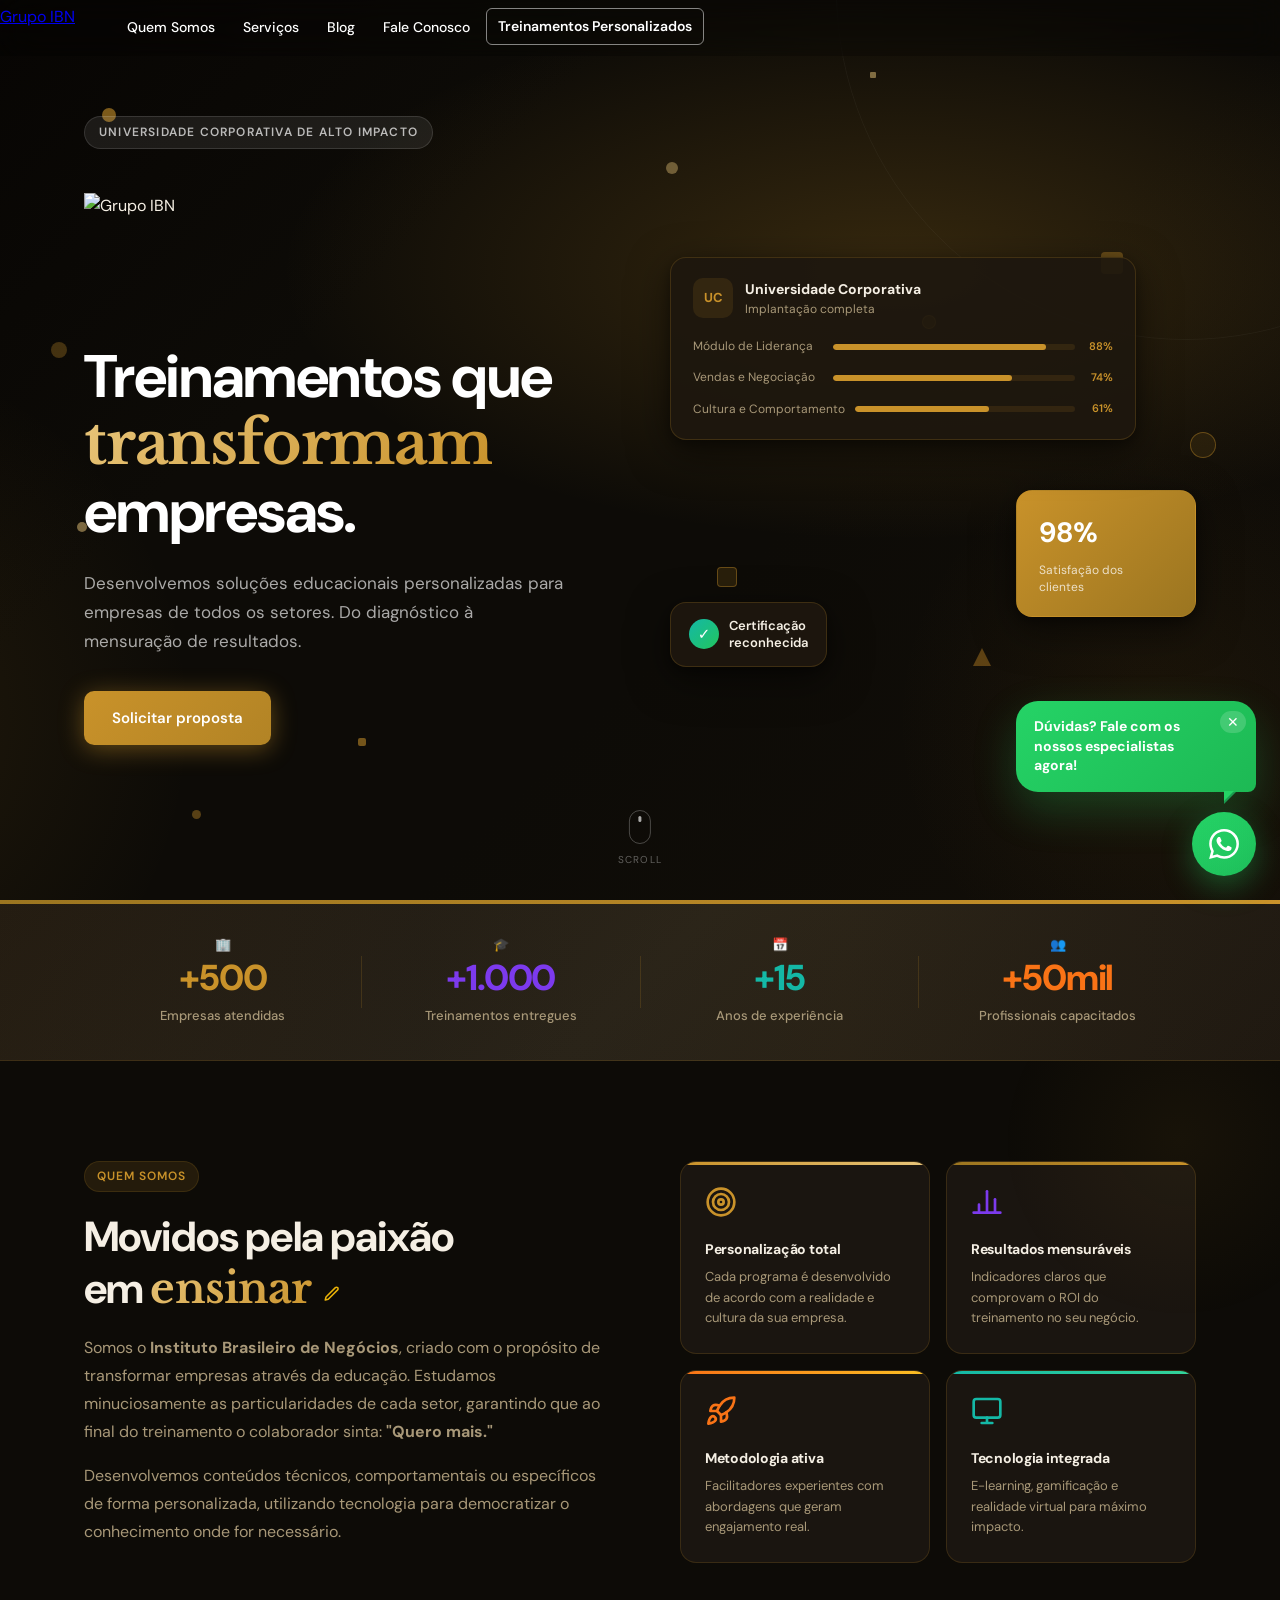
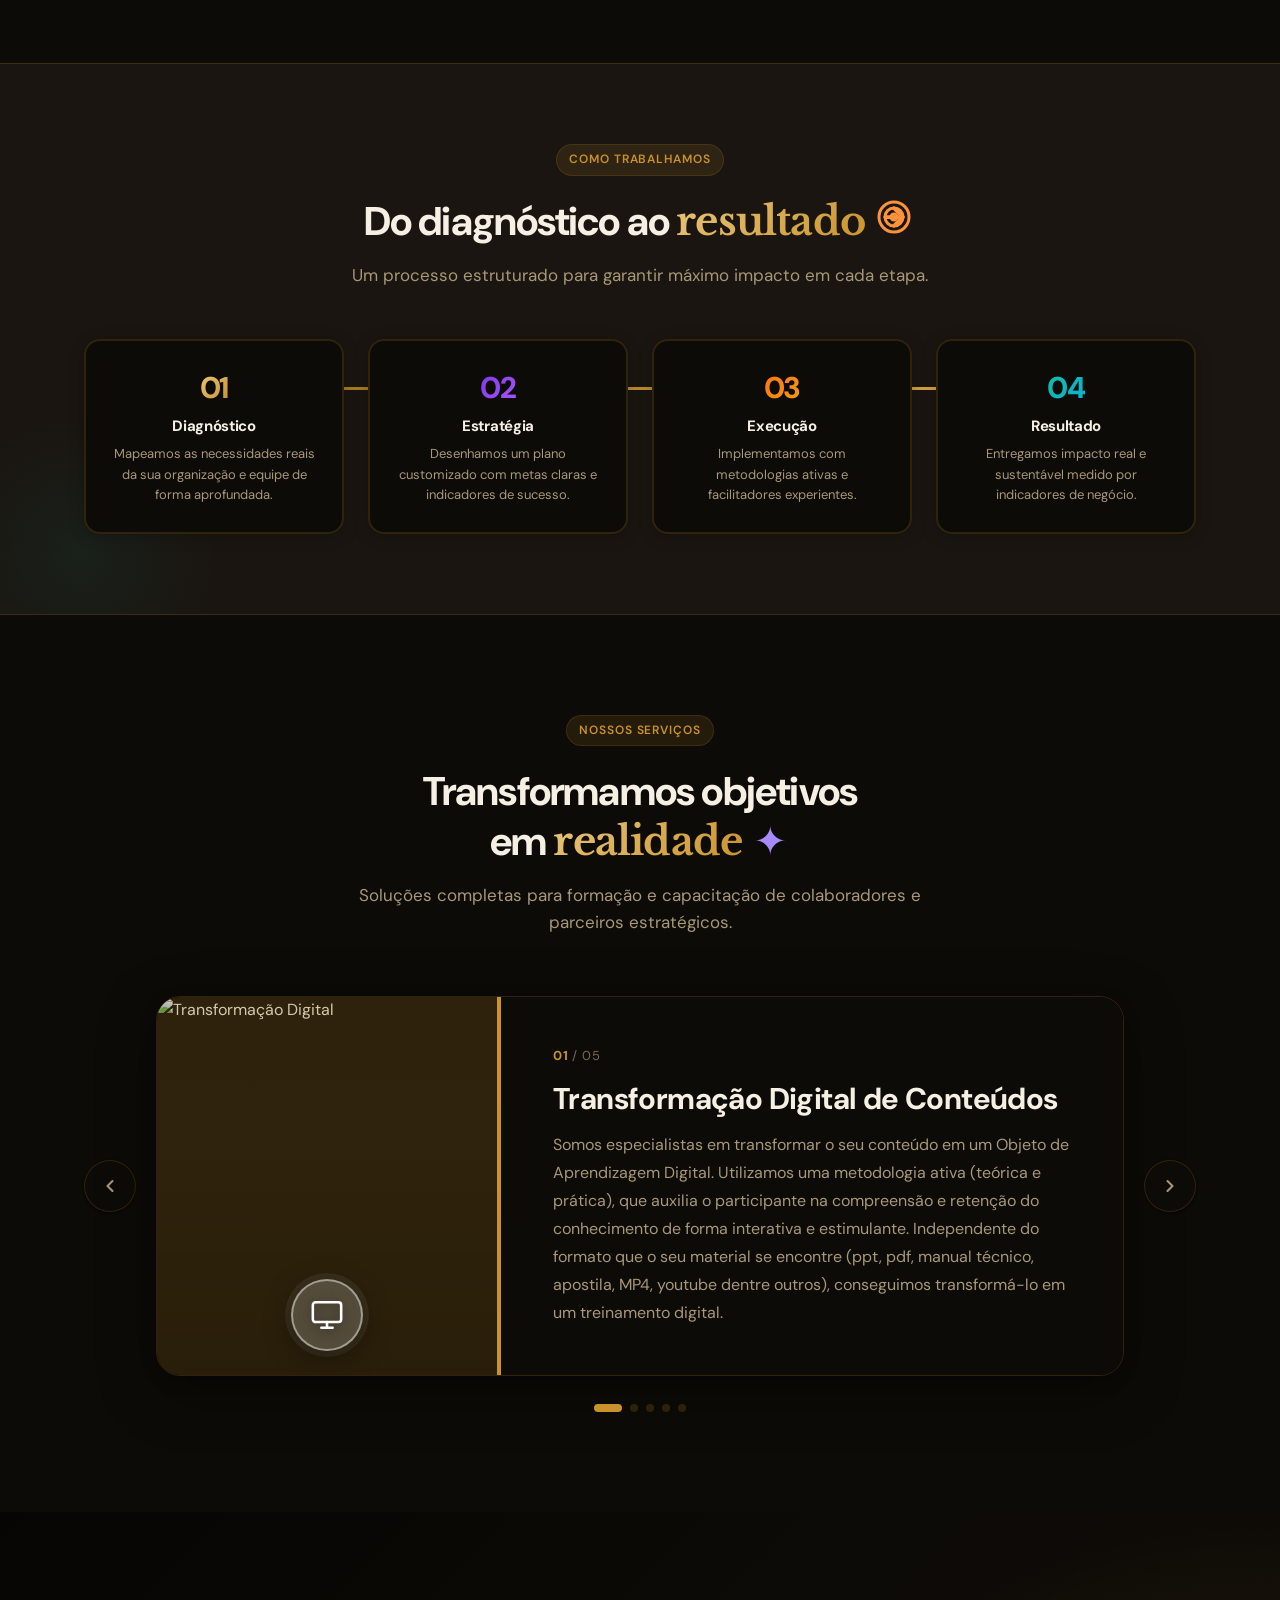
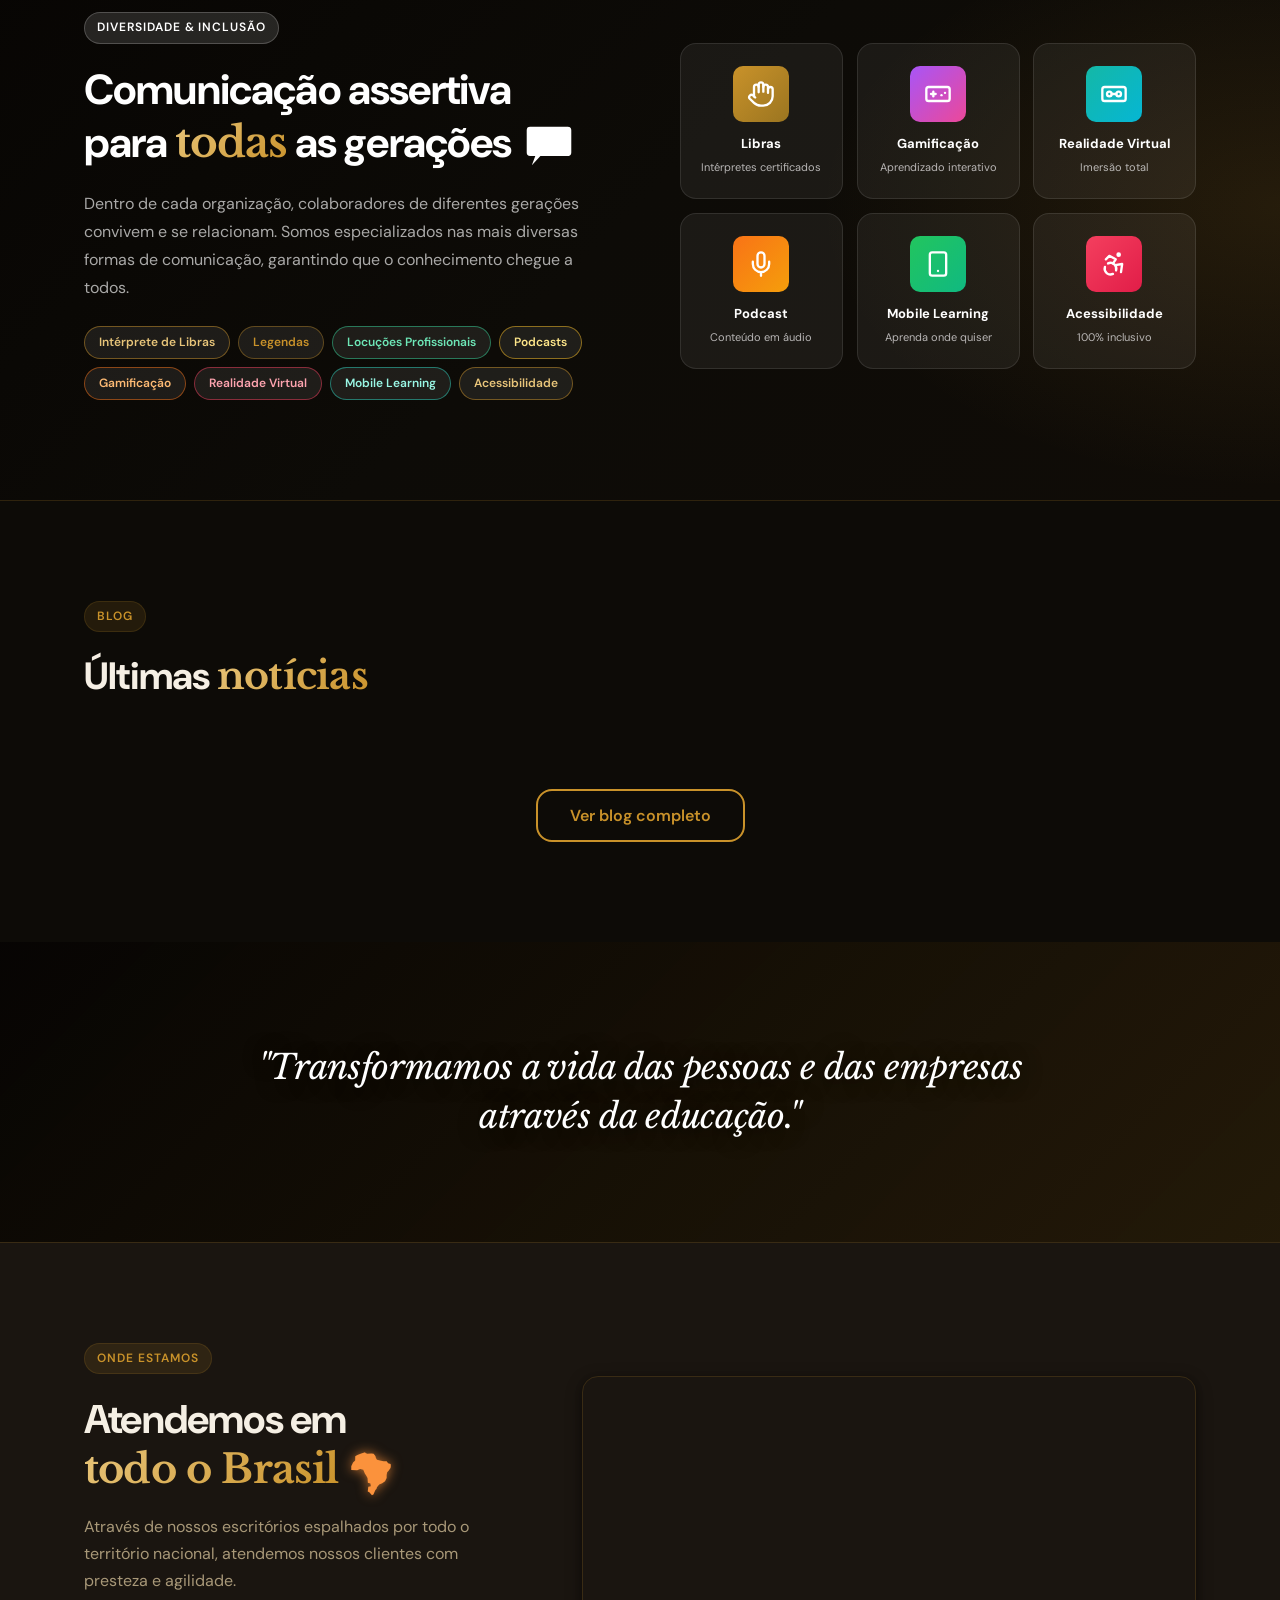
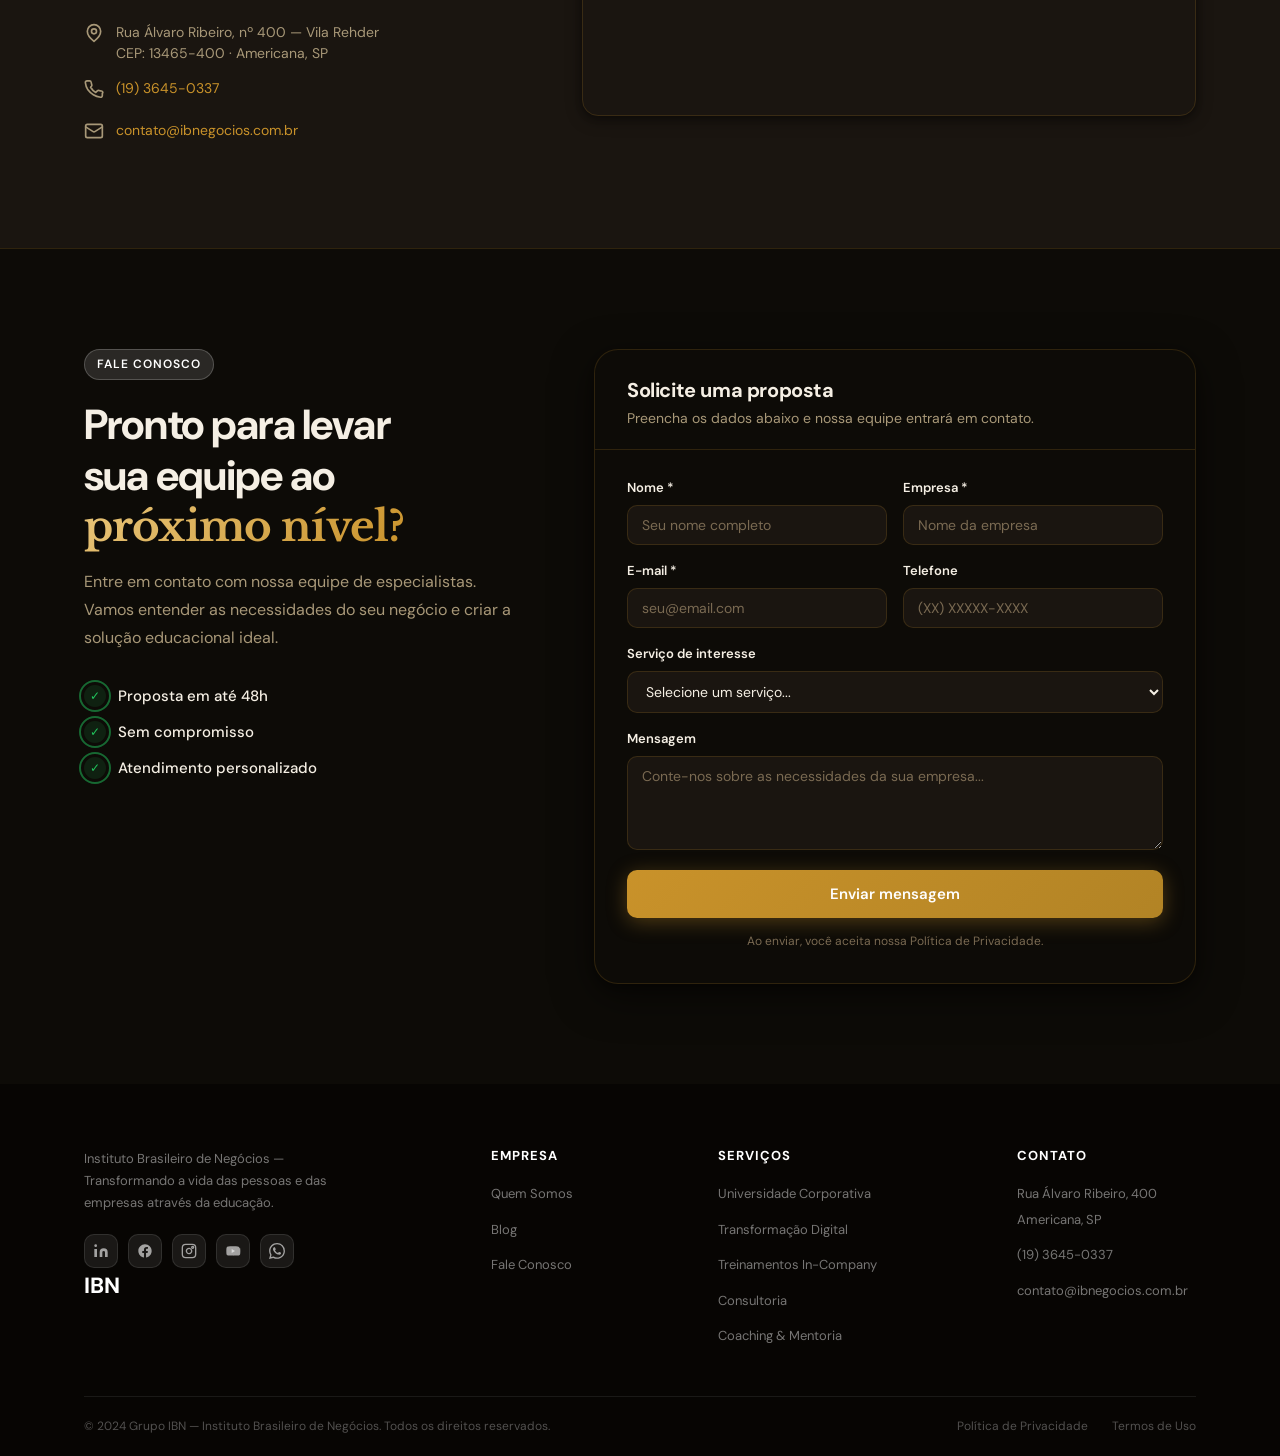
==== index.html @ 898f0590 "Arrumando integração com wordpress" ====
<!DOCTYPE html>
<html lang="pt-BR">
<head>
  <meta charset="UTF-8">
  <meta name="viewport" content="width=device-width, initial-scale=1.0">
  <title>Grupo IBN — Soluções Educacionais Corporativas</title>
  <link rel="preconnect" href="https://fonts.googleapis.com">
  <link rel="preconnect" href="https://fonts.gstatic.com" crossorigin>
  <link rel="dns-prefetch" href="//cdn-epdem.nitrocdn.com">
  <!-- Fonte carregada de forma não-bloqueante -->
  <link rel="stylesheet" href="https://fonts.googleapis.com/css2?family=Libre+Baskerville:ital,wght@0,400;0,700;1,400&family=DM+Sans:opsz,wght@9..40,300;9..40,400;9..40,500;9..40,600;9..40,700&display=swap" media="print" onload="this.media='all'">
  <noscript><link rel="stylesheet" href="https://fonts.googleapis.com/css2?family=Libre+Baskerville:ital,wght@0,400;0,700;1,400&family=DM+Sans:opsz,wght@9..40,300;9..40,400;9..40,500;9..40,600;9..40,700&display=swap"></noscript>
  <link rel="stylesheet" href="style.css">
  <script src="script.js" defer></script>
</head>
<body>

<!-- NAV -->
<nav class="nav" id="mainNav">
  <div class="nav-inner">
    <div class="nav-left">
<a href="#inicio" class="nav-logo">
  <img 
    class="nav-logo-img"
    src="https://cdn-epdem.nitrocdn.com/INZgRDuRzEyjvUqZLXULrzcRrbUwctNw/assets/images/optimized/rev-55c7812/ibnegocios.com.br/wp-content/uploads/2021/11/logo.png" 
    alt="Grupo IBN"
  >
</a>
      <ul class="nav-links">
        <li><a href="#quem-somos">Quem Somos</a></li>
        <li><a href="#servicos">Serviços</a></li>
        <li><a href="/blog" target="_blank" rel="noopener noreferrer">Blog</a></li>
        <li><a href="#contato">Fale Conosco</a></li>
        <li><a href="treinamentos-personalizados.html" class="nav-link-ext">Treinamentos Personalizados</a></li>
      </ul>
    </div>
       <button class="hamburger" id="hamburgerBtn" aria-label="Menu">
      <span></span><span></span><span></span>
    </button>
  </div>
</nav>

<!-- MOBILE MENU -->
<div class="mobile-menu" id="mobileMenu">
  <a href="#quem-somos">Quem Somos</a>
  <a href="#servicos">Serviços</a>
  <a href="/blog" target="_blank" rel="noopener noreferrer">Blog</a>
  <a href="#contato" class="mobile-cta">Fale Conosco</a>
  <a href="treinamentos-personalizados.html" class="mobile-cta-ext">Treinamentos Personalizados</a>
</div>

<!-- HERO -->
<main>
<section class="hero" id="inicio">
  <!-- Imagem de fundo semitransparente -->
  <div class="hero-bg-photo">
    <img src="group-people-working-out-business-plan-office.jpg" alt="" fetchpriority="high" decoding="async">
  </div>
  <!-- Partículas flutuantes -->
  <div class="hero-particles">
    <div class="particle p1"></div>
    <div class="particle p2"></div>
    <div class="particle p3"></div>
    <div class="particle p4"></div>
    <div class="particle p5"></div>
    <div class="particle p6"></div>
    <div class="particle p7"></div>
    <div class="particle p8"></div>
    <div class="particle p9"></div>
    <div class="particle p10"></div>
    <div class="particle p11"></div>
    <div class="particle p12"></div>
  </div>
  <div class="hero-inner">
    <div class="hero-left">
      <div class="hero-eyebrow">
        Universidade corporativa de alto impacto
      </div>
      <div class="hero-logo">
        <img src="https://cdn-epdem.nitrocdn.com/INZgRDuRzEyjvUqZLXULrzcRrbUwctNw/assets/images/optimized/rev-55c7812/ibnegocios.com.br/wp-content/uploads/2021/11/logo.png" height="90" alt="Grupo IBN">
      </div>
      <h1>Treinamentos que<br><em>transformam</em><br>empresas.</h1>
      <p class="hero-sub">Desenvolvemos soluções educacionais personalizadas para empresas de todos os setores. Do diagnóstico à mensuração de resultados.</p>
      <div class="hero-actions">
        <a href="#contato" class="btn-primary-lg">Solicitar proposta</a>
      </div>
    </div>
    <div class="hero-right">
      <div class="hero-visual">
        <div class="hv-card hv-card--stat">
          <div class="hv-stat-num">98%</div>
          <div class="hv-stat-label">Satisfação dos<br>clientes</div>
        </div>
        <div class="hv-card hv-card--badge">
          <div class="hv-badge-icon">✓</div>
          <div class="hv-badge-text">Certificação<br>reconhecida</div>
        </div>
        <div class="hv-card hv-card--main">
          <div class="hv-card-header">
            <div class="hv-avatar hv-avatar--blue">UC</div>
            <div>
              <div class="hv-card-title">Universidade Corporativa</div>
              <div class="hv-card-sub">Implantação completa</div>
            </div>
          </div>
          <div class="hv-progress-list">
            <div class="hv-progress-item">
              <span>Módulo de Liderança</span>
              <div class="hv-bar"><div class="hv-fill" style="width:88%"></div></div>
              <span class="hv-pct">88%</span>
            </div>
            <div class="hv-progress-item">
              <span>Vendas e Negociação</span>
              <div class="hv-bar"><div class="hv-fill" style="width:74%"></div></div>
              <span class="hv-pct">74%</span>
            </div>
            <div class="hv-progress-item">
              <span>Cultura e Comportamento</span>
              <div class="hv-bar"><div class="hv-fill" style="width:61%"></div></div>
              <span class="hv-pct">61%</span>
            </div>
          </div>
        </div>
      </div>
    </div>
  </div>
  <!-- Indicador de scroll -->
  <div class="scroll-indicator">
    <div class="scroll-mouse"><div class="scroll-mouse-dot"></div></div>
    <span>Scroll</span>
  </div>
</section>
<hr class="color-divider">

<!-- STATS BAR -->
<section class="stats-bar">
  <div class="stats-inner">
    <div class="stat-item reveal reveal-up">
      <span class="stat-icon">🏢</span>
      <strong>+500</strong>
      <span>Empresas atendidas</span>
    </div>
    <div class="stat-sep"></div>
    <div class="stat-item reveal reveal-up reveal-d1">
      <span class="stat-icon">🎓</span>
      <strong>+1.000</strong>
      <span>Treinamentos entregues</span>
    </div>
    <div class="stat-sep"></div>
    <div class="stat-item reveal reveal-up reveal-d2">
      <span class="stat-icon">📅</span>
      <strong>+15</strong>
      <span>Anos de experiência</span>
    </div>
    <div class="stat-sep"></div>
    <div class="stat-item reveal reveal-up reveal-d3">
      <span class="stat-icon">👥</span>
      <strong>+50mil</strong>
      <span>Profissionais capacitados</span>
    </div>
  </div>
</section>

<!-- PROPOSTA DE VALOR -->
<section class="value-section" id="quem-somos">
  <div class="section-bg-photo">
    <img src="quem-somos.png" alt="" loading="lazy" decoding="async">
  </div>
  <div class="value-inner">
    <div class="value-text reveal reveal-left">
      <div class="label-tag">Quem somos</div>
      <h2>Movidos pela paixão<br>em <em>ensinar</em> <span class="sparkle"><svg xmlns="http://www.w3.org/2000/svg" viewBox="0 0 24 24" fill="none" stroke="currentColor" stroke-width="2" stroke-linecap="round" stroke-linejoin="round"><path d="M16.5 3.5a2.121 2.121 0 0 1 3 3L7 19l-4 1 1-4L16.5 3.5z"/></svg></span></h2>
      <p>Somos o <strong>Instituto Brasileiro de Negócios</strong>, criado com o propósito de transformar empresas através da educação. Estudamos minuciosamente as particularidades de cada setor, garantindo que ao final do treinamento o colaborador sinta: <strong>"Quero mais."</strong></p>
      <p>Desenvolvemos conteúdos técnicos, comportamentais ou específicos de forma personalizada, utilizando tecnologia para democratizar o conhecimento onde for necessário.</p>
    </div>
    <div class="value-cards reveal reveal-right">
      <div class="vcard reveal reveal-zoom reveal-d1">
        <div class="vcard-icon">
          <svg xmlns="http://www.w3.org/2000/svg" width="32" height="32" viewBox="0 0 24 24" fill="none" stroke="currentColor" stroke-width="2" stroke-linecap="round" stroke-linejoin="round"><circle cx="12" cy="12" r="10"/><circle cx="12" cy="12" r="6"/><circle cx="12" cy="12" r="2"/></svg>
        </div>
        <h4>Personalização total</h4>
        <p>Cada programa é desenvolvido de acordo com a realidade e cultura da sua empresa.</p>
      </div>
      <div class="vcard reveal reveal-zoom reveal-d2">
        <div class="vcard-icon">
          <svg xmlns="http://www.w3.org/2000/svg" width="32" height="32" viewBox="0 0 24 24" fill="none" stroke="currentColor" stroke-width="2" stroke-linecap="round" stroke-linejoin="round"><line x1="18" y1="20" x2="18" y2="10"/><line x1="12" y1="20" x2="12" y2="4"/><line x1="6" y1="20" x2="6" y2="14"/><line x1="2" y1="20" x2="22" y2="20"/></svg>
        </div>
        <h4>Resultados mensuráveis</h4>
        <p>Indicadores claros que comprovam o ROI do treinamento no seu negócio.</p>
      </div>
      <div class="vcard reveal reveal-zoom reveal-d3">
        <div class="vcard-icon">
          <svg xmlns="http://www.w3.org/2000/svg" width="32" height="32" viewBox="0 0 24 24" fill="none" stroke="currentColor" stroke-width="2" stroke-linecap="round" stroke-linejoin="round"><path d="M4.5 16.5c-1.5 1.26-2 5-2 5s3.74-.5 5-2c.71-.84.7-2.13-.09-2.91a2.18 2.18 0 0 0-2.91-.09z"/><path d="m12 15-3-3a22 22 0 0 1 2-3.95A12.88 12.88 0 0 1 22 2c0 2.72-.78 7.5-6 11a22.35 22.35 0 0 1-4 2z"/><path d="M9 12H4s.55-3.03 2-4c1.62-1.08 5 0 5 0"/><path d="M12 15v5s3.03-.55 4-2c1.08-1.62 0-5 0-5"/></svg>
        </div>
        <h4>Metodologia ativa</h4>
        <p>Facilitadores experientes com abordagens que geram engajamento real.</p>
      </div>
      <div class="vcard reveal reveal-zoom reveal-d4">
        <div class="vcard-icon">
          <svg xmlns="http://www.w3.org/2000/svg" width="32" height="32" viewBox="0 0 24 24" fill="none" stroke="currentColor" stroke-width="2" stroke-linecap="round" stroke-linejoin="round"><rect x="2" y="3" width="20" height="14" rx="2"/><path d="M8 21h8M12 17v4"/></svg>
        </div>
        <h4>Tecnologia integrada</h4>
        <p>E-learning, gamificação e realidade virtual para máximo impacto.</p>
      </div>
    </div>
  </div>
</section>

<!-- COMO FUNCIONA -->
<section class="process-section">
  <div class="section-bg-photo">
    <img src="treinamentos-in-company-cursos-presenciais-scaled.jpg" alt="" loading="lazy" decoding="async">
  </div>
  <div class="process-inner">
    <div class="section-head">
      <div class="label-tag">Como trabalhamos</div>
<h2>
  Do diagnóstico ao 
  <em class="glow-word">resultado</em>
  <span class="target-arrow">
    <svg class="target" xmlns="http://www.w3.org/2000/svg" viewBox="0 0 24 24" fill="none" stroke="currentColor" stroke-width="2">
      <circle cx="12" cy="12" r="10"/>
      <circle cx="12" cy="12" r="6"/>
      <circle cx="12" cy="12" r="2"/>
    </svg>

    <svg class="arrow" xmlns="http://www.w3.org/2000/svg" viewBox="0 0 24 24" fill="none" stroke="currentColor" stroke-width="2" stroke-linecap="round" stroke-linejoin="round">
      <line x1="5" y1="12" x2="19" y2="12"/>
      <polyline points="12 5 19 12 12 19"/>
    </svg>
  </span>
</h2>
      <p>Um processo estruturado para garantir máximo impacto em cada etapa.</p>
    </div>
    <div class="steps-row">
      <div class="step-connector reveal reveal-line"></div>
      <div class="step-item reveal reveal-up">
        <div class="step-num">01</div>
        <h4>Diagnóstico</h4>
        <p>Mapeamos as necessidades reais da sua organização e equipe de forma aprofundada.</p>
      </div>
      <div class="step-arrow"></div>
      <div class="step-item reveal reveal-up reveal-d1">
        <div class="step-num">02</div>
        <h4>Estratégia</h4>
        <p>Desenhamos um plano customizado com metas claras e indicadores de sucesso.</p>
      </div>
      <div class="step-arrow"></div>
      <div class="step-item reveal reveal-up reveal-d2">
        <div class="step-num">03</div>
        <h4>Execução</h4>
        <p>Implementamos com metodologias ativas e facilitadores experientes.</p>
      </div>
      <div class="step-arrow"></div>
      <div class="step-item reveal reveal-up reveal-d3">
        <div class="step-num">04</div>
        <h4>Resultado</h4>
        <p>Entregamos impacto real e sustentável medido por indicadores de negócio.</p>
      </div>
    </div>
  </div>
</section>

<!-- SERVIÇOS -->
<section class="services-section" id="servicos">
  <div class="services-inner">
    <div class="section-head">
      <div class="label-tag">Nossos serviços</div>
      <h2>Transformamos objetivos<br>em <em>realidade</em> <span class="sparkle sparkle--purple">✦</span></h2>
      <p>Soluções completas para formação e capacitação de colaboradores e parceiros estratégicos.</p>
    </div>
    <div class="sc-wrapper">
      <button class="sc-arrow sc-arrow--prev" onclick="changeService(-1)" aria-label="Serviço anterior">
        <svg xmlns="http://www.w3.org/2000/svg" width="20" height="20" viewBox="0 0 24 24" fill="none" stroke="currentColor" stroke-width="2.5" stroke-linecap="round" stroke-linejoin="round"><polyline points="15 18 9 12 15 6"/></svg>
      </button>

      <div class="sc-viewport">
        <div class="sc-slide active">
          <div class="sc-banner">
            <div class="sc-banner-icon">
              <img src="transformacao-digital-de-conteudos-scaled.jpg" alt="Transformação Digital" class="sc-service-img" loading="lazy" decoding="async">
              <div class="sc-img-overlay"></div>
              <div class="sc-img-tint"></div>
              <div class="sc-img-badge">
                <svg xmlns="http://www.w3.org/2000/svg" width="34" height="34" viewBox="0 0 24 24" fill="none" stroke="white" stroke-width="1.8" stroke-linecap="round" stroke-linejoin="round"><rect x="2" y="3" width="20" height="14" rx="2"/><path d="M8 21h8M12 17v4"/></svg>
              </div>
            </div>
            <div class="sc-banner-body">
              <div class="sc-counter">01 <span>/ 05</span></div>
              <h3>Transformação Digital de Conteúdos</h3>
              <p>Somos especialistas em transformar o seu conteúdo em um Objeto de Aprendizagem Digital. Utilizamos uma metodologia ativa (teórica e prática), que auxilia o participante na compreensão e retenção do conhecimento de forma interativa e estimulante. Independente do formato que o seu material se encontre (ppt, pdf, manual técnico, apostila, MP4, youtube dentre outros), conseguimos transformá-lo em um treinamento digital.</p>
            </div>
          </div>
        </div>

        <div class="sc-slide">
          <div class="sc-banner">
            <div class="sc-banner-icon">
              <img src="treinamentos-in-company-cursos-presenciais-scaled.jpg" alt="Treinamentos In-Company" class="sc-service-img" loading="lazy" decoding="async">
              <div class="sc-img-overlay"></div>
              <div class="sc-img-tint"></div>
              <div class="sc-img-badge">
                <svg xmlns="http://www.w3.org/2000/svg" width="34" height="34" viewBox="0 0 24 24" fill="none" stroke="white" stroke-width="1.8" stroke-linecap="round" stroke-linejoin="round"><path d="M17 21v-2a4 4 0 0 0-4-4H5a4 4 0 0 0-4 4v2"/><circle cx="9" cy="7" r="4"/><path d="M23 21v-2a4 4 0 0 0-3-3.87"/><path d="M16 3.13a4 4 0 0 1 0 7.75"/></svg>
              </div>
            </div>
            <div class="sc-banner-body">
              <div class="sc-counter">02 <span>/ 05</span></div>
              <h3>Treinamentos In-Company</h3>
              <p>O IBN possui um time de consultores, com vasta experiência no mundo corporativo e acadêmico, através deste know how conseguimos desenvolver treinamentos e conteúdos específicos e personalizados para o seu negócio.</p>
            </div>
          </div>
        </div>

        <div class="sc-slide">
          <div class="sc-banner">
            <div class="sc-banner-icon">
              <img src="Whisk_fc9102a6edfa07291b5440bf84771aa3dr.jpeg" alt="Consultoria Especializada" class="sc-service-img" loading="lazy" decoding="async">
              <div class="sc-img-overlay"></div>
              <div class="sc-img-tint"></div>
              <div class="sc-img-badge">
                <svg xmlns="http://www.w3.org/2000/svg" width="34" height="34" viewBox="0 0 24 24" fill="none" stroke="white" stroke-width="1.8" stroke-linecap="round" stroke-linejoin="round"><path d="M21 15a2 2 0 0 1-2 2H7l-4 4V5a2 2 0 0 1 2-2h14a2 2 0 0 1 2 2z"/><circle cx="9" cy="10" r="1"/><circle cx="12" cy="10" r="1"/><circle cx="15" cy="10" r="1"/></svg>
              </div>
            </div>
            <div class="sc-banner-body">
              <div class="sc-counter">03 <span>/ 05</span></div>
              <h3>Consultoria Especializada</h3>
              <p>Acesso a especialistas e líderes de referência para diagnósticos precisos e orientação estratégica.</p>
            </div>
          </div>
        </div>

        <div class="sc-slide">
          <div class="sc-banner">
            <div class="sc-banner-icon">
              <img src="estrategia-scaled-e1637437691777.jpg" alt="Coaching e Mentoria" class="sc-service-img" loading="lazy" decoding="async">
              <div class="sc-img-overlay"></div>
              <div class="sc-img-tint"></div>
              <div class="sc-img-badge">
                <svg xmlns="http://www.w3.org/2000/svg" width="34" height="34" viewBox="0 0 24 24" fill="none" stroke="white" stroke-width="1.8" stroke-linecap="round" stroke-linejoin="round"><path d="M6 9H4.5a2.5 2.5 0 0 1 0-5H6"/><path d="M18 9h1.5a2.5 2.5 0 0 0 0-5H18"/><path d="M4 22h16"/><path d="M10 14.66V17c0 .55-.47.98-.97 1.21C7.85 18.75 7 20.24 7 22"/><path d="M14 14.66V17c0 .55.47.98.97 1.21C16.15 18.75 17 20.24 17 22"/><path d="M18 2H6v7a6 6 0 0 0 12 0V2z"/></svg>
              </div>
            </div>
            <div class="sc-banner-body">
              <div class="sc-counter">04 <span>/ 05</span></div>
              <h3>Coaching & Mentoria</h3>
              <p>O programa de mentoria é realizado para um grupo restrito de empreendedores e executivos, estruturado com encontros mensais com temas previamente divulgados. A abordagem é realizada de forma prática e teórica e será conduzida pelo CEO do IBN Leandro Garcia. Converse com a nossa equipe e coloque sua empresa num outro nível. Programa: Visão 4.0 e crescimento Exponencial</p>
            </div>
          </div>
        </div>
        <div class="sc-slide">
          <div class="sc-banner">
            <div class="sc-banner-icon">
              <img src="image-9.jpg" alt="Universidade Corporativa" class="sc-service-img" loading="lazy" decoding="async">
              <div class="sc-img-overlay"></div>
              <div class="sc-img-tint"></div>
              <div class="sc-img-badge">
                <svg xmlns="http://www.w3.org/2000/svg" width="34" height="34" viewBox="0 0 24 24" fill="none" stroke="white" stroke-width="1.8" stroke-linecap="round" stroke-linejoin="round"><path d="M12 2L22 8v14H2V8z"/><path d="M2 8h20"/><path d="M5 11h2"/><path d="M9 11h2"/><path d="M13 11h2"/><path d="M17 11h2"/><path d="M5 15h2"/><path d="M9 15h2"/><path d="M13 15h2"/><path d="M17 15h2"/></svg>
              </div>
            </div>
            <div class="sc-banner-body">
              <div class="sc-counter">05 <span>/ 05</span></div>
              <h3>Universidade Corporativa</h3>
              <p>Ajudamos a organização desde a formatação, estruturação de todas as etapas até o lançamento de uma Universidade Corporativa. Auxiliamos a área de Treinamento, na construção de métricas alinhadas à estratégia do negócio. Por meio de uma equipe multidisciplinar, técnica e especialista, trabalhamos com as principais plataformas LMS do mercado.</p>
            </div>
          </div>
        </div>
      </div>

      <button class="sc-arrow sc-arrow--next" onclick="changeService(1)" aria-label="Próximo serviço">
        <svg xmlns="http://www.w3.org/2000/svg" width="20" height="20" viewBox="0 0 24 24" fill="none" stroke="currentColor" stroke-width="2.5" stroke-linecap="round" stroke-linejoin="round"><polyline points="9 18 15 12 9 6"/></svg>
      </button>
    </div>

    <div class="sc-dots">
      <button class="sc-dot active" onclick="goToService(0)" aria-label="Serviço 1"></button>
      <button class="sc-dot" onclick="goToService(1)" aria-label="Serviço 2"></button>
      <button class="sc-dot" onclick="goToService(2)" aria-label="Serviço 3"></button>
      <button class="sc-dot" onclick="goToService(3)" aria-label="Serviço 4"></button>
      <button class="sc-dot" onclick="goToService(4)" aria-label="Serviço 5"></button>
    </div>
  </div>
</section>

<!-- DIFERENCIAIS / DIVERSIDADE -->
<section class="diff-section" id="diversidade">
  <div class="section-bg-photo section-bg-photo--dark">
    <img src="consultoria-em-equipe-de-alta-performance-scaled.jpg" alt="" loading="lazy" decoding="async">
  </div>
  <div class="diff-inner">
    <div class="diff-left">
      <div class="label-tag label-tag--dark">Diversidade & Inclusão</div>
      <h2>Comunicação assertiva para <em>todas</em> as gerações <span class="chat-bubble-icon"><svg viewBox="0 0 56 50" width="48" height="43" xmlns="http://www.w3.org/2000/svg"><path d="M6,2 L50,2 Q54,2 54,6 L54,32 Q54,36 50,36 L18,36 L8,47 L12,36 L6,36 Q2,36 2,32 L2,6 Q2,2 6,2 Z" fill="currentColor"/><circle class="td td1" cx="16" cy="19" r="3.8" fill="black"/><circle class="td td2" cx="28" cy="19" r="3.8" fill="black"/><circle class="td td3" cx="40" cy="19" r="3.8" fill="black"/></svg></span></h2>
      <p>Dentro de cada organização, colaboradores de diferentes gerações convivem e se relacionam. Somos especializados nas mais diversas formas de comunicação, garantindo que o conhecimento chegue a todos.</p>
      <div class="diff-tags">
        <span>Intérprete de Libras</span>
        <span>Legendas</span>
        <span>Locuções Profissionais</span>
        <span>Podcasts</span>
        <span>Gamificação</span>
        <span>Realidade Virtual</span>
        <span>Mobile Learning</span>
        <span>Acessibilidade</span>
      </div>
    </div>
    <div class="diff-right">
      <div class="diff-grid">
        <div class="dbox reveal reveal-zoom">
          <div class="dbox-icon">
            <svg xmlns="http://www.w3.org/2000/svg" width="28" height="28" viewBox="0 0 24 24" fill="none" stroke="white" stroke-width="2" stroke-linecap="round" stroke-linejoin="round"><path d="M18 11V6a2 2 0 0 0-2-2v0a2 2 0 0 0-2 2v0"/><path d="M14 10V4a2 2 0 0 0-2-2v0a2 2 0 0 0-2 2v2"/><path d="M10 10.5V6a2 2 0 0 0-2-2v0a2 2 0 0 0-2 2v8"/><path d="M18 8a2 2 0 1 1 4 0v6a8 8 0 0 1-8 8h-2c-2.8 0-4.5-.86-5.99-2.34l-3.6-3.6a2 2 0 0 1 2.83-2.82L7 15"/></svg>
          </div>
          <div class="dbox-title">Libras</div>
          <div class="dbox-sub">Intérpretes certificados</div>
        </div>
        <div class="dbox reveal reveal-zoom reveal-d1">
          <div class="dbox-icon">
            <svg xmlns="http://www.w3.org/2000/svg" width="28" height="28" viewBox="0 0 24 24" fill="none" stroke="white" stroke-width="2" stroke-linecap="round" stroke-linejoin="round"><line x1="6" y1="12" x2="10" y2="12"/><line x1="8" y1="10" x2="8" y2="14"/><line x1="15" y1="13" x2="15.01" y2="13"/><line x1="18" y1="11" x2="18.01" y2="11"/><rect x="2" y="6" width="20" height="12" rx="2"/></svg>
          </div>
          <div class="dbox-title">Gamificação</div>
          <div class="dbox-sub">Aprendizado interativo</div>
        </div>
        <div class="dbox reveal reveal-zoom reveal-d2">
          <div class="dbox-icon">
            <svg xmlns="http://www.w3.org/2000/svg" width="28" height="28" viewBox="0 0 24 24" fill="none" stroke="white" stroke-width="2" stroke-linecap="round" stroke-linejoin="round"><path d="M2 8a2 2 0 0 1 2-2h16a2 2 0 0 1 2 2v8a2 2 0 0 1-2 2H4a2 2 0 0 1-2-2z"/><circle cx="8" cy="12" r="2"/><circle cx="16" cy="12" r="2"/><path d="M10 12h4"/></svg>
          </div>
          <div class="dbox-title">Realidade Virtual</div>
          <div class="dbox-sub">Imersão total</div>
        </div>
        <div class="dbox reveal reveal-zoom reveal-d3">
          <div class="dbox-icon">
            <svg xmlns="http://www.w3.org/2000/svg" width="28" height="28" viewBox="0 0 24 24" fill="none" stroke="white" stroke-width="2" stroke-linecap="round" stroke-linejoin="round"><path d="M12 2a3 3 0 0 0-3 3v7a3 3 0 0 0 6 0V5a3 3 0 0 0-3-3z"/><path d="M19 10v2a7 7 0 0 1-14 0v-2"/><line x1="12" y1="19" x2="12" y2="22"/></svg>
          </div>
          <div class="dbox-title">Podcast</div>
          <div class="dbox-sub">Conteúdo em áudio</div>
        </div>
        <div class="dbox reveal reveal-zoom reveal-d4">
          <div class="dbox-icon">
            <svg xmlns="http://www.w3.org/2000/svg" width="28" height="28" viewBox="0 0 24 24" fill="none" stroke="white" stroke-width="2" stroke-linecap="round" stroke-linejoin="round"><rect x="5" y="2" width="14" height="20" rx="2"/><line x1="12" y1="18" x2="12.01" y2="18"/></svg>
          </div>
          <div class="dbox-title">Mobile Learning</div>
          <div class="dbox-sub">Aprenda onde quiser</div>
        </div>
        <div class="dbox reveal reveal-zoom reveal-d5">
          <div class="dbox-icon">
            <svg xmlns="http://www.w3.org/2000/svg" width="28" height="28" viewBox="0 0 24 24" fill="none" stroke="white" stroke-width="2" stroke-linecap="round" stroke-linejoin="round"><circle cx="16" cy="4" r="1"/><path d="m18 19 1-7-6 1"/><path d="m5 8 3-3 5.5 3-2.36 3.5"/><path d="M4.24 14.5a5 5 0 0 0 6.88 6"/><path d="M13.76 17.5a5 5 0 0 0-6.88-6"/></svg>
          </div>
          <div class="dbox-title">Acessibilidade</div>
          <div class="dbox-sub">100% inclusivo</div>
        </div>
      </div>
    </div>
  </div>
</section>

<!-- BLOG -->
<section class="blog-section" id="blog">
  <div class="blog-inner">
    <div class="blog-head">
      <div>
        <div class="label-tag">Blog</div>
        <h2>Últimas <em>notícias</em></h2>
      </div>
    </div>

    <div class="blog-grid" id="posts-container"></div>

    <div style="text-align:center;margin-top:2.5rem;">
      <a href="/blog" target="_blank" rel="noopener noreferrer" class="btn-ver-blog">Ver blog completo</a>
    </div>

  </div>
</section>

<!-- FAIXA FOTOGRÁFICA -->
<div class="photo-strip">
  <img src="group-people-working-out-business-plan-office.jpg" alt="Equipe IBN" class="photo-strip-img" loading="lazy" decoding="async">
  <div class="photo-strip-overlay"></div>
  <div class="photo-strip-content">
    <blockquote class="photo-strip-quote">"Transformamos a vida das pessoas e das empresas através da educação."</blockquote>
  </div>
</div>

<!-- ONDE ESTAMOS -->
<section class="onde-section">
  <div class="onde-inner">
    <div class="onde-text">
      <div class="label-tag">Onde estamos</div>
      <h2>Atendemos em<br><em>todo o Brasil</em> <span class="brazil-map-icon"><svg viewBox="0 0 400 435" width="42" height="46" xmlns="http://www.w3.org/2000/svg"><path d="M144,10 L147,18 L165,25 L204,23 L225,25 L242,47 L247,65 L257,81 L296,91 L320,95 L349,97 L363,116 L387,123 L389,141 L386,160 L368,186 L354,202 L349,228 L349,255 L334,286 L307,306 L278,318 L257,344 L252,360 L242,370 L223,412 L209,421 L184,391 L169,383 L174,339 L198,333 L194,307 L170,302 L167,255 L155,234 L141,213 L126,176 L97,170 L68,181 L12,180 L12,144 L29,107 L49,89 L50,48 L70,36 L107,23 Z" fill="currentColor"/></svg></span></h2>
      <p>Através de nossos escritórios espalhados por todo o território nacional, atendemos nossos clientes com presteza e agilidade.</p>
      <div class="onde-details">
        <div class="onde-item">
          <span class="onde-icon">
            <svg xmlns="http://www.w3.org/2000/svg" width="20" height="20" viewBox="0 0 24 24" fill="none" stroke="currentColor" stroke-width="2" stroke-linecap="round" stroke-linejoin="round"><path d="M20 10c0 6-8 12-8 12s-8-6-8-12a8 8 0 0 1 16 0Z"/><circle cx="12" cy="10" r="3"/></svg>
          </span>
          <span>Rua Álvaro Ribeiro, nº 400 — Vila Rehder<br>CEP: 13465-400 · Americana, SP</span>
        </div>
        <div class="onde-item">
          <span class="onde-icon">
            <svg xmlns="http://www.w3.org/2000/svg" width="20" height="20" viewBox="0 0 24 24" fill="none" stroke="currentColor" stroke-width="2" stroke-linecap="round" stroke-linejoin="round"><path d="M22 16.92v3a2 2 0 0 1-2.18 2 19.79 19.79 0 0 1-8.63-3.07A19.5 19.5 0 0 1 4.69 13a19.79 19.79 0 0 1-3.07-8.67A2 2 0 0 1 3.6 2.18h3a2 2 0 0 1 2 1.72c.127.96.361 1.903.7 2.81a2 2 0 0 1-.45 2.11L7.91 9.91a16 16 0 0 0 6.18 6.18l1.91-1.91a2 2 0 0 1 2.11-.45c.907.339 1.85.573 2.81.7a2 2 0 0 1 1.72 2.02z"/></svg>
          </span>
          <a href="tel:1936450337">(19) 3645-0337</a>
        </div>
        <div class="onde-item">
          <span class="onde-icon">
            <svg xmlns="http://www.w3.org/2000/svg" width="20" height="20" viewBox="0 0 24 24" fill="none" stroke="currentColor" stroke-width="2" stroke-linecap="round" stroke-linejoin="round"><rect x="2" y="4" width="20" height="16" rx="2"/><path d="m22 7-8.97 5.7a1.94 1.94 0 0 1-2.06 0L2 7"/></svg>
          </span>
          <a href="mailto:contato@ibnegocios.com.br">contato@ibnegocios.com.br</a>
        </div>
      </div>
    </div>
    <div class="onde-map">
      <iframe
        src="https://www.google.com/maps/embed?pb=!1m18!1m12!1m3!1d3674.5!2d-47.344!3d-22.737!2m3!1f0!2f0!3f0!3m2!1i1024!2i768!4f13.1!3m3!1m2!1s0x94c8b71c9c5d7:0x0!2sRua+%C3%81lvaro+Ribeiro%2C+400+-+Vila+Rehder%2C+Americana+-+SP%2C+13465-400!5e0!3m2!1spt-BR!2sbr!4v1"
        allowfullscreen loading="lazy"
        referrerpolicy="no-referrer-when-downgrade"
        title="Localização Grupo IBN">
      </iframe>
    </div>
  </div>
</section>

<!-- CONTATO -->
<section class="contato-section" id="contato">
  <div class="section-bg-photo">
    <img src="prontos-experiencia-unica.png" alt="" loading="lazy" decoding="async">
  </div>
  <div class="contato-inner">
    <div class="contato-left reveal reveal-left">
      <div class="label-tag label-tag--dark">Fale Conosco</div>
      <h2>Pronto para levar<br>sua equipe ao<br><em>próximo nível?</em></h2>
      <p>Entre em contato com nossa equipe de especialistas. Vamos entender as necessidades do seu negócio e criar a solução educacional ideal.</p>
      <div class="contato-benefits">
        <div class="cbenefit">
          <div class="cbenefit-check">✓</div>
          <span>Proposta em até 48h</span>
        </div>
        <div class="cbenefit">
          <div class="cbenefit-check">✓</div>
          <span>Sem compromisso</span>
        </div>
        <div class="cbenefit">
          <div class="cbenefit-check">✓</div>
          <span>Atendimento personalizado</span>
        </div>
      </div>
    </div>
    <form id="contactForm" class="form-panel reveal reveal-right">
      <div class="form-panel-header">
        <h3>Solicite uma proposta</h3>
        <p>Preencha os dados abaixo e nossa equipe entrará em contato.</p>
      </div>
      <div class="form-body">
        <div class="form-row">
          <div class="form-group">
            <label>Nome *</label>
            <input type="text" placeholder="Seu nome completo" id="fNome">
          </div>
          <div class="form-group">
            <label>Empresa *</label>
            <input type="text" placeholder="Nome da empresa" id="fEmpresa">
          </div>
        </div>
        <div class="form-row">
          <div class="form-group">
            <label>E-mail *</label>
            <input type="email" placeholder="seu@email.com" id="fEmail">
          </div>
          <div class="form-group">
            <label>Telefone</label>
            <input type="tel" placeholder="(XX) XXXXX-XXXX" id="fTelefone">
          </div>
        </div>
        <div class="form-group">
          <label>Serviço de interesse</label>
          <select id="fServico">
            <option value="">Selecione um serviço...</option>
            <option>Universidade Corporativa</option>
            <option>Transformação Digital de Conteúdos</option>
            <option>Treinamentos In-Company</option>
            <option>Coaching & Mentoria</option>
            <option>Consultoria Empresarial</option>
            <option>Outro</option>
          </select>
        </div>
        <div class="form-group">
          <label>Mensagem</label>
          <textarea rows="4" placeholder="Conte-nos sobre as necessidades da sua empresa..." id="fMensagem"></textarea>
        </div>
        <button type="submit" class="btn-submit">Enviar mensagem</button>
        <div class="success-msg" id="successMsg">
          <svg xmlns="http://www.w3.org/2000/svg" width="18" height="18" viewBox="0 0 24 24" fill="none" stroke="#16a34a" stroke-width="2" stroke-linecap="round" stroke-linejoin="round" style="vertical-align:middle;margin-right:6px"><path d="M22 11.08V12a10 10 0 1 1-5.93-9.14"/><polyline points="22 4 12 14.01 9 11.01"/></svg>
          Mensagem enviada! Em breve nossa equipe entrará em contato.
        </div>
        <p class="form-disclaimer">Ao enviar, você aceita nossa Política de Privacidade.</p>
      </div>
    </form>
  </div>
</section>
</main>

<!-- FOOTER -->
<footer class="footer">
  <div class="footer-inner">
    <div class="footer-top">
      <div class="footer-brand">
        <img src="https://cdn-epdem.nitrocdn.com/INZgRDuRzEyjvUqZLXULrzcRrbUwctNw/assets/images/optimized/rev-55c7812/ibnegocios.com.br/wp-content/uploads/2021/11/logo.png" alt="Grupo IBN" height="60" loading="lazy" decoding="async" onerror="this.style.display='none';this.parentNode.insertAdjacentHTML('beforeend','<span class=footer-logo-fallback>IBN</span>')">
        <p>Instituto Brasileiro de Negócios — Transformando a vida das pessoas e das empresas através da educação.</p>
        <div class="footer-social">
          <a href="https://www.linkedin.com/company/ibnegocios" target="_blank" title="LinkedIn" class="social-link">
            <svg width="16" height="16" viewBox="0 0 24 24" fill="currentColor"><path d="M16 8a6 6 0 0 1 6 6v7h-4v-7a2 2 0 0 0-2-2 2 2 0 0 0-2 2v7h-4v-7a6 6 0 0 1 6-6z"/><rect x="2" y="9" width="4" height="12"/><circle cx="4" cy="4" r="2"/></svg>
          </a>
          <a href="https://www.facebook.com/ibnnegocios/?_rdc=1&_rdr#" target="_blank" title="Facebook" class="social-link">
            <svg width="16" height="16" viewBox="0 0 24 24" fill="currentColor"><path d="M22 12c0-5.522-4.477-10-10-10S2 6.478 2 12c0 4.991 3.657 9.128 8.438 9.879v-6.99H7.898v-2.89h2.54V9.797c0-2.507 1.492-3.89 3.777-3.89 1.094 0 2.238.195 2.238.195v2.46h-1.26c-1.242 0-1.63.771-1.63 1.562v1.877h2.773l-.443 2.89h-2.33v6.99C18.343 21.128 22 16.991 22 12z"/></svg>
          </a>
          <a href="https://www.instagram.com/ibnegocios" target="_blank" title="Instagram" class="social-link">
            <svg width="16" height="16" viewBox="0 0 24 24" fill="none" stroke="currentColor" stroke-width="2"><rect x="2" y="2" width="20" height="20" rx="5"/><path d="M16 11.37A4 4 0 1 1 12.63 8 4 4 0 0 1 16 11.37z"/><circle cx="17.5" cy="6.5" r="1.5"/></svg>
          </a>
          <a href="https://www.youtube.com/channel/UCrk_-fXrNRWTnGqI48iGsqQ" target="_blank" title="YouTube" class="social-link">
            <svg width="16" height="16" viewBox="0 0 24 24" fill="currentColor"><path d="M10 15l5-3-5-3v6z"/><path d="M21.8 8s-.2-1.4-.8-2c-.8-.8-1.7-.8-2.1-.9C15.7 5 12 5 12 5s-3.7 0-6.9.1c-.4 0-1.3.1-2.1.9-.6.6-.8 2-.8 2S2 9.7 2 11.4v1.2c0 1.7.2 3.4.2 3.4s.2 1.4.8 2c.8.8 1.9.8 2.4.9 1.8.1 7.6.1 7.6.1s3.7 0 6.9-.1c.4 0 1.3-.1 2.1-.9.6-.6.8-2 .8-2s.2-1.7.2-3.4v-1.2c0-1.7-.2-3.4-.2-3.4z"/></svg>
          </a>
          <a href="https://wa.me/551936450337" target="_blank" title="WhatsApp" class="social-link">
            <svg width="16" height="16" viewBox="0 0 24 24" fill="currentColor"><path d="M17.472 14.382c-.297-.149-1.758-.867-2.03-.967-.273-.099-.471-.148-.67.15-.197.297-.767.966-.94 1.164-.173.199-.347.223-.644.075-.297-.15-1.255-.463-2.39-1.475-.883-.788-1.48-1.761-1.653-2.059-.173-.297-.018-.458.13-.606.134-.133.298-.347.446-.52.149-.174.198-.298.298-.497.099-.198.05-.371-.025-.52-.075-.149-.669-1.612-.916-2.207-.242-.579-.487-.5-.669-.51-.173-.008-.371-.01-.57-.01-.198 0-.52.074-.792.372-.272.297-1.04 1.016-1.04 2.479 0 1.462 1.065 2.875 1.213 3.074.149.198 2.096 3.2 5.077 4.487.709.306 1.262.489 1.694.625.712.227 1.36.195 1.871.118.571-.085 1.758-.719 2.006-1.413.248-.694.248-1.289.173-1.413-.074-.124-.272-.198-.57-.347m-5.421 7.403h-.004a9.87 9.87 0 01-5.031-1.378l-.361-.214-3.741.982.998-3.648-.235-.374a9.86 9.86 0 01-1.51-5.26c.001-5.45 4.436-9.884 9.888-9.884 2.64 0 5.122 1.03 6.988 2.898a9.825 9.825 0 012.893 6.994c-.003 5.45-4.437 9.884-9.885 9.884m8.413-18.297A11.815 11.815 0 0012.05 0C5.495 0 .16 5.335.157 11.892c0 2.096.547 4.142 1.588 5.945L.057 24l6.305-1.654a11.882 11.882 0 005.683 1.448h.005c6.554 0 11.89-5.335 11.893-11.893a11.821 11.821 0 00-3.48-8.413z"/></svg>
          </a>
        </div>
      </div>
      <div class="footer-col">
        <h4>Empresa</h4>
        <ul>
          <li><a href="#quem-somos">Quem Somos</a></li>
          <li><a href="/blog" target="_blank" rel="noopener noreferrer">Blog</a></li>
          <li><a href="#contato">Fale Conosco</a></li>
        </ul>
      </div>
      <div class="footer-col">
        <h4>Serviços</h4>
        <ul>
          <li><a href="#servicos" onclick="goToService(4)">Universidade Corporativa</a></li>
          <li><a href="#servicos" onclick="goToService(0)">Transformação Digital</a></li>
          <li><a href="#servicos" onclick="goToService(1)">Treinamentos In-Company</a></li>
          <li><a href="#servicos" onclick="goToService(2)">Consultoria</a></li>
          <li><a href="#servicos" onclick="goToService(3)">Coaching & Mentoria</a></li>
        </ul>
      </div>
      <div class="footer-col">
        <h4>Contato</h4>
        <ul>
          <li><a href="https://goo.gl/maps/3FzGDxPaBnF6KYU89" target="_blank">Rua Álvaro Ribeiro, 400<br>Americana, SP</a></li>
          <li><a href="tel:1936450337">(19) 3645-0337</a></li>
          <li><a href="mailto:contato@ibnegocios.com.br">contato@ibnegocios.com.br</a></li>
        </ul>
      </div>
    </div>
    <div class="footer-bottom">
      <div>© 2024 Grupo IBN — Instituto Brasileiro de Negócios. Todos os direitos reservados.</div>
      <div class="footer-links">
        <a href="https://ibnegocios.com.br/politica-de-privacidade/" target="_blank">Política de Privacidade</a>
        <a href="https://ibnegocios.com.br/termos-de-uso" target="_blank">Termos de Uso</a>
      </div>
    </div>
  </div>
</footer>

<!-- WHATSAPP CHAT BUBBLE -->
<div class="wpp-chat-bubble" id="wppChatBubble">
  <p>Dúvidas? Fale com os nossos especialistas agora!</p>
  <button class="wpp-bubble-close" onclick="document.getElementById('wppChatBubble').style.display='none'" aria-label="Fechar">✕</button>
</div>

<!-- WHATSAPP FAB -->
<button class="whatsapp-fab" title="Fale pelo WhatsApp" onclick="window.open('https://wa.me/551936450337','_blank')">
  <svg viewBox="0 0 24 24" xmlns="http://www.w3.org/2000/svg" fill="white"><path d="M17.472 14.382c-.297-.149-1.758-.867-2.03-.967-.273-.099-.471-.148-.67.15-.197.297-.767.966-.94 1.164-.173.199-.347.223-.644.075-.297-.15-1.255-.463-2.39-1.475-.883-.788-1.48-1.761-1.653-2.059-.173-.297-.018-.458.13-.606.134-.133.298-.347.446-.52.149-.174.198-.298.298-.497.099-.198.05-.371-.025-.52-.075-.149-.669-1.612-.916-2.207-.242-.579-.487-.5-.669-.51-.173-.008-.371-.01-.57-.01-.198 0-.52.074-.792.372-.272.297-1.04 1.016-1.04 2.479 0 1.462 1.065 2.875 1.213 3.074.149.198 2.096 3.2 5.077 4.487.709.306 1.262.489 1.694.625.712.227 1.36.195 1.871.118.571-.085 1.758-.719 2.006-1.413.248-.694.248-1.289.173-1.413-.074-.124-.272-.198-.57-.347m-5.421 7.403h-.004a9.87 9.87 0 01-5.031-1.378l-.361-.214-3.741.982.998-3.648-.235-.374a9.86 9.86 0 01-1.51-5.26c.001-5.45 4.436-9.884 9.888-9.884 2.64 0 5.122 1.03 6.988 2.898a9.825 9.825 0 012.893 6.994c-.003 5.45-4.437 9.884-9.885 9.884m8.413-18.297A11.815 11.815 0 0012.05 0C5.495 0 .16 5.335.157 11.892c0 2.096.547 4.142 1.588 5.945L.057 24l6.305-1.654a11.882 11.882 0 005.683 1.448h.005c6.554 0 11.89-5.335 11.893-11.893a11.821 11.821 0 00-3.48-8.413z"/></svg>
</button>
</body>
</html>
---- style.css ----
/* ─── BASE ─────────────────────────────────────────────────── */
*, *::before, *::after { box-sizing: border-box; margin: 0; padding: 0; }

:root {
  --navy: #070503;
  --navy-light: #0D0B07;
  --accent: #C9922A;
  --accent-hover: #A97720;
  --accent-light: rgba(201,146,42,0.12);
  --green: #22c55e;
  --text: #F5EFE4;
  --text-muted: #A89878;
  --text-light: #7A6A52;
  --border: rgba(201,146,42,0.18);
  --bg: #0D0B07;
  --bg-subtle: #1A1510;
  --bg-dark: #070503;
  --radius-sm: 6px;
  --radius-md: 10px;
  --radius-lg: 16px;
  --radius-xl: 24px;
  --shadow-sm: 0 1px 3px rgba(0,0,0,.28), 0 1px 2px rgba(0,0,0,.2);
  --shadow-md: 0 4px 16px rgba(0,0,0,.38), 0 2px 6px rgba(0,0,0,.25);
  --shadow-lg: 0 12px 40px rgba(0,0,0,.5), 0 4px 12px rgba(0,0,0,.32);
  --font-sans: 'DM Sans', system-ui, sans-serif;
  --font-serif: 'Libre Baskerville', Georgia, serif;
  --max-w: 1160px;
  --nav-h: 56px;
}

html { scroll-behavior: smooth; }

body {
  font-family: var(--font-sans);
  color: var(--text);
  background: var(--bg);
  line-height: 1.6;
  -webkit-font-smoothing: antialiased;
  overflow-x: hidden;
}

h1,h2,h3,h4,h5 { line-height: 1.25; letter-spacing: -0.02em; }

em { font-style: normal; font-family: var(--font-serif); }

/* ─── UTILITY ───────────────────────────────────────────────── */
.label-tag {
  display: inline-flex;
  align-items: center;
  gap: 8px;
  font-size: 12px;
  font-weight: 600;
  letter-spacing: 0.08em;
  text-transform: uppercase;
  color: var(--accent);
  background: var(--accent-light);
  border: 1px solid rgba(201,146,42,.15);
  padding: 5px 12px;
  border-radius: 100px;
  margin-bottom: 20px;
}
.label-tag--dark {
  color: #fff;
  background: rgba(255,255,255,.12);
  border-color: rgba(255,255,255,.2);
}

.section-head {
  text-align: center;
  max-width: 600px;
  margin: 0 auto 60px;
}
.section-head h2 { font-size: clamp(28px,3.5vw,40px); font-weight: 700; margin-bottom: 16px; }
.section-head p { font-size: 17px; color: var(--text-muted); }

/* ─── NAV ───────────────────────────────────────────────────── */
.nav {
  position: fixed;
  top: 0; left: 0; right: 0;
  z-index: 1000;
  height: var(--nav-h);
  background: rgba(0,0,0,0.2);
  backdrop-filter: blur(16px);
  -webkit-backdrop-filter: blur(16px);
  border-bottom: 1px solid transparent;
  transition: border-color 0.2s, box-shadow 0.2s, background 0.2s;
}
.nav.scrolled {
  background: rgba(13,11,7,0.97);
  border-bottom-color: rgba(201,146,42,0.2);
  box-shadow: var(--shadow-sm);
}
.nav-inner {
  max-width: var(--max-w);
  margin: 0 auto;
  padding: 0 24px 0 24px;
  height: 100%;
  display: flex;
  align-items: center;
  justify-content: space-between;
  gap: 24px;
}
.nav-left { display: flex; align-items: center; gap: 40px; }
.nav-logo img {
  display: block;
  height: 48px;
  width: auto;
  object-fit: contain;
  margin-left: 0 !important;
  padding-left: 0 !important;
  transform: translateX(-100px);
  filter: drop-shadow(0 2px 6px rgba(0,0,0,.10));
  transition: transform 0.2s;
}

.nav-logo:hover img {
  transform: translateX(-100px) scale(1.03);
}
.logo-fallback { font-size: 22px; font-weight: 800; color: var(--accent); font-family: var(--font-sans); }
.nav-links {
  display: flex;
  list-style: none;
  gap: 4px;
  transform: translateX(-100px);
}
.nav-links a {
  display: block;
  padding: 8px 12px;
  font-size: 14px;
  font-weight: 500;
  color: var(--text);
  text-decoration: none;
  border-radius: var(--radius-sm);
  border: none;
  transition: color 0.15s, background 0.15s;
}
.nav:not(.scrolled) .nav-links a { color: #fff; }
.nav-links a:hover { color: var(--accent); background: rgba(201,146,42,0.1); }
.nav.scrolled .nav-links a:hover { background: rgba(201,146,42,0.1); }

.nav-tel {
  font-size: 13px;
  font-weight: 500;
  color: var(--text-muted);
  text-decoration: none;
  padding: 8px 12px;
  transition: color 0.15s;
}
.nav-tel:hover { color: var(--text); }
.btn-nav-ghost {
  padding: 8px 16px;
  font-size: 13px;
  font-weight: 600;
  font-family: var(--font-sans);
  color: var(--text);
  background: transparent;
  border: 1px solid rgba(201,146,42,0.3);
  border-radius: var(--radius-md);
  cursor: pointer;
  transition: background 0.15s, border-color 0.15s;
}
.btn-nav-ghost:hover { background: rgba(201,146,42,0.1); border-color: var(--accent); }
.btn-nav-primary {
  padding: 8px 18px;
  font-size: 13px;
  font-weight: 600;
  font-family: var(--font-sans);
  color: #fff;
  background: var(--accent);
  border: none;
  border-radius: var(--radius-md);
  cursor: pointer;
  transition: background 0.15s, transform 0.1s;
}
.btn-nav-primary:hover { background: var(--accent-hover); transform: translateY(-1px); }
.hamburger {
  display: none;
  flex-direction: column;
  justify-content: center;
  gap: 4px;
  width: 32px; height: 32px;
  background: rgba(255,255,255,0.1); border: 1px solid rgba(0,0,0,0.1); cursor: pointer; padding: 3px;
  border-radius: 4px;
}
.hamburger span {
  display: block;
  height: 2px; width: 100%;
  background: #fff;
  border-radius: 2px;
  transition: all 0.25s;
}
.hamburger.active span:nth-child(1) { transform: translateY(5px) rotate(45deg); }
.hamburger.active span:nth-child(2) { opacity: 0; }
.hamburger.active span:nth-child(3) { transform: translateY(-5px) rotate(-45deg); }

/* ─── MOBILE MENU ───────────────────────────────────────────── */
.mobile-menu {
  display: flex;
  flex-direction: column;
  position: fixed;
  top: var(--nav-h); left: 0; right: 0;
  background: #0D0B07;
  border-bottom: 1px solid rgba(201,146,42,0.2);
  padding: 16px 24px 24px;
  z-index: 1001;
  gap: 4px;
  box-shadow: var(--shadow-lg);
  transform: translateY(-8px);
  opacity: 0;
  visibility: hidden;
  pointer-events: none;
  transition: transform 0.25s, opacity 0.25s, visibility 0.25s;
}
.mobile-menu.open {
  transform: translateY(0);
  opacity: 1;
  visibility: visible;
  pointer-events: all;
}
.mobile-menu a {
  padding: 12px 16px;
  font-size: 15px;
  font-weight: 500;
  color: var(--text);
  text-decoration: none;
  border-radius: var(--radius-md);
  transition: background 0.15s;
}
.mobile-menu a:hover { background: var(--bg-subtle); }
.mobile-cta {
  margin-top: 8px;
  padding: 13px 16px !important;
  background: var(--accent) !important;
  color: #fff !important;
  border-radius: var(--radius-md);
  font-weight: 600 !important;
  text-align: center;
}

/* ─── NAV LINK EXTERNO — Treinamentos Personalizados ────────── */
.nav-link-ext {
  display: inline-flex !important;
  align-items: center;
  gap: 5px;
  color: var(--accent) !important;
  font-weight: 600 !important;
  border: 1.5px solid rgba(201,146,42,.35) !important;
  border-radius: var(--radius-sm) !important;
  padding: 6px 11px !important;
  transition: color .15s, background .15s, border-color .15s, box-shadow .15s !important;
}
.nav-link-ext svg { flex-shrink: 0; opacity: .8; transition: transform .2s ease, opacity .2s; }
.nav-link-ext:hover {
  background: var(--accent) !important;
  color: #fff !important;
  border-color: var(--accent) !important;
  box-shadow: 0 4px 16px rgba(201,146,42,.35) !important;
}
.nav-link-ext:hover svg { transform: translate(2px, -2px); opacity: 1; }
.nav:not(.scrolled) .nav-link-ext {
  color: #fff !important;
  border-color: rgba(255,255,255,.5) !important;
}
.nav:not(.scrolled) .nav-link-ext:hover {
  background: rgba(255,255,255,.2) !important;
  border-color: rgba(255,255,255,.8) !important;
}

/* Mobile menu — link externo */
.mobile-cta-ext {
  margin-top: 6px;
  display: flex !important;
  align-items: center;
  justify-content: center;
  gap: 6px;
  padding: 13px 16px !important;
  background: transparent !important;
  color: var(--accent) !important;
  border: 1.5px solid rgba(201,146,42,.5) !important;
  border-radius: var(--radius-md);
  font-weight: 600 !important;
  text-align: center;
  transition: background .15s, color .15s !important;
}
.mobile-cta-ext:hover { background: var(--accent) !important; color: #fff !important; }

/* ─── HERO ──────────────────────────────────────────────────── */
.hero {
  min-height: 100vh;
  padding: calc(var(--nav-h) + 60px) 0 80px;
  background: linear-gradient(135deg, #070503 0%, #0D0B07 40%, #120E08 100%);
  position: relative;
  overflow: hidden;
}
.hero::before {
  content: '';
  position: absolute;
  inset: 0;
  background:
    radial-gradient(ellipse 80% 50% at 70% 30%, rgba(201,146,42,.18) 0%, transparent 60%),
    radial-gradient(ellipse 50% 80% at -10% 80%, rgba(201,146,42,.10) 0%, transparent 50%);
  pointer-events: none;
}
.hero::after {
  content: '';
  position: absolute;
  top: -40%; right: -20%;
  width: 700px; height: 700px;
  border: 1px solid rgba(255,255,255,.04);
  border-radius: 50%;
  pointer-events: none;
}
.hero-inner {
  max-width: var(--max-w);
  margin: 0 auto;
  padding: 0 24px;
  display: grid;
  grid-template-columns: 1fr 1fr;
  gap: 60px;
  align-items: center;
  position: relative;
  z-index: 1;
}
.hero-eyebrow {
  display: inline-flex;
  align-items: center;
  gap: 8px;
  font-size: 12px;
  font-weight: 600;
  letter-spacing: 0.1em;
  text-transform: uppercase;
  color: rgba(255,255,255,.7);
  background: rgba(255,255,255,.08);
  border: 1px solid rgba(255,255,255,.12);
  padding: 6px 14px;
  border-radius: 100px;
  margin-bottom: 24px;
}
.hero-logo {
  display: block;
  height: 120px;
  width: auto;
  margin: 20px 0 30px;
  opacity: 0.9;
  animation: hero-enter .7s .15s cubic-bezier(.22,.61,.36,1) both;
}
.btn-primary-lg {
  text-decoration: none;
}
.hero h1 {
  font-size: clamp(36px, 5vw, 60px);
  font-weight: 700;
  color: #fff;
  line-height: 1.12;
  margin-bottom: 24px;
}
.hero h1 em {
  font-family: var(--font-serif);
  color: var(--accent);
  font-style: normal;
}
.hero-sub {
  font-size: 17px;
  color: rgba(255,255,255,.65);
  line-height: 1.7;
  max-width: 480px;
  margin-bottom: 36px;
}
.hero-actions {
  display: flex;
  gap: 12px;
  flex-wrap: wrap;
  margin-bottom: 52px;
}
.btn-primary-lg {
  padding: 15px 28px;
  font-size: 15px;
  font-weight: 600;
  font-family: var(--font-sans);
  color: #fff;
  background: var(--accent);
  border: none;
  border-radius: var(--radius-md);
  cursor: pointer;
  transition: background 0.15s, transform 0.1s, box-shadow 0.15s;
  box-shadow: 0 4px 20px rgba(201,146,42,.4);
}
.btn-primary-lg:hover { background: var(--accent-hover); transform: translateY(-2px); box-shadow: 0 6px 28px rgba(201,146,42,.5); }
.btn-ghost-lg {
  padding: 15px 28px;
  font-size: 15px;
  font-weight: 600;
  font-family: var(--font-sans);
  color: rgba(255,255,255,.85);
  background: rgba(255,255,255,.08);
  border: 1px solid rgba(255,255,255,.2);
  border-radius: var(--radius-md);
  cursor: pointer;
  transition: background 0.15s, border-color 0.15s;
}
.btn-ghost-lg:hover { background: rgba(255,255,255,.13); border-color: rgba(255,255,255,.35); }

/* HERO VISUAL */
.hero-visual {
  position: relative;
  height: 400px;
}
.hv-card {
  position: absolute;
  background: rgba(30,23,15,.92);
  border: 1px solid rgba(201,146,42,0.2);
  border-radius: var(--radius-lg);
  box-shadow: var(--shadow-lg);
  padding: 20px 22px;
  animation: float 4s ease-in-out infinite;
}
.hv-card--main {
  top: 0; left: 0; right: 60px;
  animation-duration: 6s;
}
.hv-card--stat {
  bottom: 40px; right: 0;
  width: 180px;
  background: var(--accent);
  animation-duration: 5s;
  animation-delay: -1.5s;
}
.hv-card--badge {
  bottom: 0; left: 20px;
  display: flex;
  align-items: center;
  gap: 10px;
  padding: 14px 18px;
  animation-duration: 4.5s;
  animation-delay: -2s;
}
@keyframes float {
  0%,100% { transform: translateY(0); }
  50% { transform: translateY(-10px); }
}
.hv-card-header { display: flex; align-items: center; gap: 12px; margin-bottom: 18px; }
.hv-avatar {
  width: 40px; height: 40px;
  border-radius: 10px;
  display: flex; align-items: center; justify-content: center;
  font-size: 13px; font-weight: 700;
}
.hv-avatar--blue { background: var(--accent-light); color: var(--accent); }
.hv-card-title { font-size: 14px; font-weight: 700; color: var(--text); }
.hv-card-sub { font-size: 12px; color: var(--text-muted); }
.hv-progress-list { display: flex; flex-direction: column; gap: 12px; }
.hv-progress-item {
  display: flex; align-items: center; gap: 10px;
  font-size: 12px; color: var(--text-muted);
}
.hv-progress-item > span:first-child { min-width: 130px; }
.hv-bar {
  flex: 1; height: 6px;
  background: rgba(201,146,42,0.12);
  border-radius: 3px;
  overflow: hidden;
}
.hv-fill {
  height: 100%;
  background: var(--accent);
  border-radius: 3px;
  transition: width 1s ease;
}
.hv-pct { font-size: 11px; font-weight: 600; color: var(--accent); min-width: 28px; text-align: right; }
.hv-stat-num { font-size: 28px; font-weight: 700; color: #fff; margin-bottom: 6px; }
.hv-stat-label { font-size: 12px; color: rgba(255,255,255,.75); line-height: 1.4; }
.hv-badge-icon {
  width: 28px; height: 28px;
  background: var(--green);
  border-radius: 50%;
  display: flex; align-items: center; justify-content: center;
  font-size: 14px; color: #fff; font-weight: 700;
}
.hv-badge-text { font-size: 13px; font-weight: 600; color: var(--text); line-height: 1.35; }

/* ─── VALUE SECTION ─────────────────────────────────────────── */
.value-section {
  padding: 100px 0;
  background: var(--bg);
}
.value-inner {
  max-width: var(--max-w);
  margin: 0 auto;
  padding: 0 24px;
  display: grid;
  grid-template-columns: 1fr 1fr;
  gap: 80px;
  align-items: start;
}
.value-text h2 {
  font-size: clamp(28px,3.5vw,42px);
  font-weight: 700;
  margin-bottom: 20px;
  line-height: 1.2;
}
.value-text p {
  font-size: 16px;
  color: var(--text-muted);
  line-height: 1.75;
  margin-bottom: 16px;
}
.btn-link {
  font-size: 15px;
  font-weight: 600;
  color: var(--accent);
  text-decoration: none;
  display: inline-block;
  margin-top: 8px;
  transition: gap 0.15s;
}
.btn-link:hover { text-decoration: underline; }
.value-cards {
  display: grid;
  grid-template-columns: 1fr 1fr;
  gap: 16px;
}
.vcard {
  padding: 24px;
  background: var(--bg-subtle);
  border: 1px solid var(--border);
  border-radius: var(--radius-lg);
  transition: border-color 0.2s, box-shadow 0.2s, transform 0.2s;
}
.vcard:hover { border-color: #c8d5e8; box-shadow: var(--shadow-md); transform: translateY(-2px); }
.vcard-icon { font-size: 24px; margin-bottom: 12px; }
.vcard h4 { font-size: 14px; font-weight: 700; color: var(--text); margin-bottom: 8px; }
.vcard p { font-size: 13px; color: var(--text-muted); line-height: 1.6; }

/* ─── PROCESS ───────────────────────────────────────────────── */
.process-section {
  padding: 80px 0;
  background: var(--bg-subtle);
  border-top: 1px solid var(--border);
  border-bottom: 1px solid var(--border);
}
.process-inner {
  max-width: var(--max-w);
  margin: 0 auto;
  padding: 0 24px;
}
.process-inner .section-head { margin-bottom: 50px; }
.steps-row {
  display: flex;
  align-items: flex-start;
  gap: 0;
}
.step-item {
  flex: 1;
  padding: 32px 24px 26px;
  background: var(--bg);
  border: 2px solid var(--border);
  border-radius: var(--radius-lg);
  position: relative;
  transition: box-shadow 0.35s ease, transform 0.35s ease;
  text-align: center;
  box-shadow: 0 3px 16px rgba(0,0,0,.22);
}
.step-item:hover {
  box-shadow: var(--shadow-lg);
  transform: translateY(-6px) scale(1.025) !important;
}
.step-num {
  font-size: 30px;
  font-weight: 800;
  letter-spacing: -0.04em;
  line-height: 1;
  display: block;
  margin: 0 auto 14px;
  width: fit-content;
  transition: transform 0.35s cubic-bezier(.34,1.56,.64,1);
}
.step-item:hover .step-num { transform: scale(1.1); }
.step-item h4 { font-size: 15px; font-weight: 700; margin-bottom: 8px; }
.step-item p { font-size: 13px; color: var(--text-muted); line-height: 1.6; }
.step-arrow {
  display: flex;
  align-items: center;
  padding: 0 12px;
  color: var(--text-light);
  font-size: 18px;
  margin-top: 36px;
  flex-shrink: 0;
}

/* ─── SERVICES ──────────────────────────────────────────────── */
.services-section {
  padding: 100px 0;
  background: var(--bg);
}
.services-inner {
  max-width: var(--max-w);
  margin: 0 auto;
  padding: 0 24px;
}
/* ─── SERVICES CAROUSEL ─────────────────────────────────────── */
.sc-wrapper {
  display: flex;
  align-items: center;
  gap: 20px;
}
.sc-viewport {
  flex: 1;
  min-width: 0;
}
.sc-slide { display: none; }
.sc-slide.active {
  display: block;
  animation: scFadeIn 0.38s ease;
}
@keyframes scFadeIn {
  from { opacity: 0; transform: translateX(18px); }
  to   { opacity: 1; transform: translateX(0); }
}
.sc-slide.active.sc-from-left {
  animation-name: scFadeInLeft;
}
@keyframes scFadeInLeft {
  from { opacity: 0; transform: translateX(-18px); }
  to   { opacity: 1; transform: translateX(0); }
}
.sc-banner {
  display: flex;
  border: 1px solid var(--border);
  border-radius: var(--radius-xl);
  overflow: hidden;
  box-shadow: 0 16px 56px rgba(0,0,0,.38), 0 4px 16px rgba(0,0,0,.22);
  min-height: 300px;
}
.sc-banner-icon {
  width: 240px;
  flex-shrink: 0;
  background: linear-gradient(145deg, #1A1510 0%, #0D0B07 100%);
  display: flex;
  align-items: center;
  justify-content: center;
  position: relative;
  overflow: hidden;
}
.sc-service-img {
  position: absolute;
  inset: 0;
  width: 100%;
  height: 100%;
  object-fit: cover;
  opacity: 0.28;
  mix-blend-mode: luminosity;
  pointer-events: none;
}
.sc-banner-icon svg { position: relative; z-index: 1; }
.sc-banner-body {
  flex: 1;
  padding: 44px 52px;
  display: flex;
  flex-direction: column;
  justify-content: center;
  gap: 14px;
  background: var(--bg);
  border-left: 4px solid var(--accent);
}
.sc-counter {
  font-size: 13px;
  font-weight: 700;
  letter-spacing: 0.06em;
  color: var(--accent);
}
.sc-counter span { color: var(--text-light); font-weight: 400; }
.sc-banner-body h3 {
  font-size: clamp(22px, 2.5vw, 30px);
  font-weight: 700;
  line-height: 1.2;
  color: var(--text);
}
.sc-banner-body p {
  font-size: 16px;
  color: var(--text-muted);
  line-height: 1.75;
  max-width: 520px;
}
.sc-arrow {
  width: 52px;
  height: 52px;
  flex-shrink: 0;
  background: var(--bg);
  border: 1.5px solid var(--border);
  border-radius: 50%;
  display: flex;
  align-items: center;
  justify-content: center;
  cursor: pointer;
  color: var(--text-muted);
  box-shadow: var(--shadow-sm);
  transition: border-color 0.2s, color 0.2s, box-shadow 0.2s, transform 0.15s;
}
.sc-arrow:hover {
  border-color: var(--accent);
  color: var(--accent);
  box-shadow: 0 4px 16px rgba(201,146,42,.18);
  transform: scale(1.07);
}
.sc-dots {
  display: flex;
  justify-content: center;
  align-items: center;
  gap: 8px;
  margin-top: 28px;
}
.sc-dot {
  width: 8px;
  height: 8px;
  border-radius: 100px;
  background: var(--border);
  border: none;
  cursor: pointer;
  padding: 0;
  transition: background 0.25s, width 0.25s;
}
.sc-dot.active { background: var(--accent); width: 28px; }
.btn-primary-sm {
  padding: 10px 20px;
  font-size: 13px;
  font-weight: 600;
  font-family: var(--font-sans);
  color: #fff;
  background: var(--accent);
  border: none;
  border-radius: var(--radius-md);
  cursor: pointer;
  text-decoration: none;
  display: inline-block;
  transition: background 0.15s, transform 0.1s;
}
.btn-primary-sm:hover { background: var(--accent-hover); transform: translateY(-1px); }

/* ─── DIFF SECTION ──────────────────────────────────────────── */
.diff-section {
  padding: 100px 0;
  background: var(--navy);
  position: relative;
  overflow: hidden;
}
.diff-section::before {
  content: '';
  position: absolute;
  inset: 0;
  background: radial-gradient(ellipse 60% 80% at 100% 50%, rgba(201,146,42,.12) 0%, transparent 60%);
  pointer-events: none;
}
.diff-inner {
  max-width: var(--max-w);
  margin: 0 auto;
  padding: 0 24px;
  display: grid;
  grid-template-columns: 1fr 1fr;
  gap: 80px;
  align-items: center;
  position: relative;
  z-index: 1;
}
.diff-left h2 { font-size: clamp(28px,3.5vw,42px); font-weight: 700; color: #fff; margin-bottom: 20px; }
.diff-left h2 em { color: var(--accent); }
.diff-left p { font-size: 16px; color: rgba(255,255,255,.65); line-height: 1.75; margin-bottom: 16px; }
.diff-tags {
  display: flex;
  flex-wrap: wrap;
  gap: 8px;
  margin-top: 24px;
}
.diff-tags span {
  font-size: 12px;
  font-weight: 600;
  color: rgba(255,255,255,.7);
  background: rgba(255,255,255,.08);
  border: 1px solid rgba(255,255,255,.12);
  padding: 6px 14px;
  border-radius: 100px;
}
.diff-grid {
  display: grid;
  grid-template-columns: 1fr 1fr 1fr;
  gap: 14px;
}
.dbox {
  background: rgba(255,255,255,.06);
  border: 1px solid rgba(255,255,255,.1);
  border-radius: var(--radius-lg);
  padding: 22px 16px;
  text-align: center;
  transition: background 0.2s, border-color 0.2s, transform 0.2s;
}
.dbox:hover { background: rgba(255,255,255,.1); border-color: rgba(255,255,255,.2); transform: translateY(-3px); }
.dbox-icon { font-size: 26px; margin-bottom: 10px; }
.dbox-title { font-size: 13px; font-weight: 700; color: #fff; margin-bottom: 4px; }
.dbox-sub { font-size: 11px; color: rgba(211, 208, 208, 0.856); }

/* ─── BLOG ──────────────────────────────────────────────────── */
.blog-section {
  padding: 100px 0;
  background: var(--bg);
  border-top: 1px solid var(--border);
}
.blog-inner {
  max-width: var(--max-w);
  margin: 0 auto;
  padding: 0 24px;
}
.blog-head {
  display: flex;
  justify-content: space-between;
  align-items: flex-end;
  margin-bottom: 48px;
  flex-wrap: wrap;
  gap: 16px;
}
.blog-head h2 { font-size: clamp(26px,3vw,38px); font-weight: 700; }
.blog-grid {
  display: grid;
  grid-template-columns: repeat(3, 1fr);
  gap: 24px;
}
.btn-ver-blog {
  display: inline-block;
  padding: 0.75rem 2rem;
  border: 2px solid var(--accent);
  border-radius: var(--radius-lg);
  color: var(--accent);
  font-weight: 600;
  font-size: 1rem;
  text-decoration: none;
  transition: background 0.2s, color 0.2s;
}
.btn-ver-blog:hover {
  background: var(--accent);
  color: #fff;
}
.bcard {
  background: var(--bg);
  border: 1px solid var(--border);
  border-radius: var(--radius-lg);
  overflow: hidden;
  text-decoration: none;
  color: inherit;
  display: flex;
  flex-direction: column;
  transition: box-shadow 0.2s, transform 0.2s;
}
.bcard:hover { box-shadow: var(--shadow-md); transform: translateY(-3px); }
.bcard-img {
  height: 180px;
  background: var(--bg-subtle);
  overflow: hidden;
  display: flex;
  align-items: center;
  justify-content: center;
}
.bcard-img img { width: 100%; height: 100%; object-fit: cover; }
.bcard-img--fallback {
  background: var(--bg-subtle);
  border-bottom: 1px solid var(--border);
}
.bcard-img-icon { font-size: 40px; }
.bcard-body { padding: 24px; flex: 1; display: flex; flex-direction: column; gap: 10px; }
.bcard-meta { font-size: 12px; color: var(--text-light); }
.bcard-meta span { color: var(--accent); font-weight: 600; }
.bcard h3 { font-size: 16px; font-weight: 700; color: var(--text); line-height: 1.4; }
.bcard p { font-size: 14px; color: var(--text-muted); line-height: 1.6; flex: 1; }
.bcard-read { font-size: 13px; font-weight: 600; color: var(--accent); margin-top: 4px; }
.bcard--promo {
  flex-direction: column;
  align-items: center;
  justify-content: center;
  text-align: center;
  padding: 40px 28px;
  background: var(--bg-subtle);
  cursor: default;
}
.bcard--promo:hover { transform: none; }
.bcard-promo-icon { font-size: 36px; margin-bottom: 16px; }
.bcard--promo h3 { font-size: 18px; font-weight: 700; margin-bottom: 10px; }
.bcard--promo p { font-size: 14px; color: var(--text-muted); margin-bottom: 20px; }

/* ─── ONDE SECTION ──────────────────────────────────────────── */
.onde-section {
  padding: 100px 0;
  background: var(--bg-subtle);
  border-top: 1px solid var(--border);
}
.onde-inner {
  max-width: var(--max-w);
  margin: 0 auto;
  padding: 0 24px;
  display: grid;
  grid-template-columns: 1fr 1.4fr;
  gap: 60px;
  align-items: center;
}
.onde-text h2 { font-size: clamp(26px,3.5vw,40px); font-weight: 700; margin-bottom: 16px; }
.onde-text p { font-size: 16px; color: var(--text-muted); line-height: 1.7; margin-bottom: 28px; }
.onde-details { display: flex; flex-direction: column; gap: 14px; }
.onde-item {
  display: flex;
  align-items: flex-start;
  gap: 12px;
  font-size: 14px;
  color: var(--text-muted);
  line-height: 1.5;
}
.onde-icon { font-size: 16px; flex-shrink: 0; margin-top: 1px; }
.onde-item a { color: var(--accent); text-decoration: none; }
.onde-item a:hover { text-decoration: underline; }
.onde-map {
  height: 340px;
  border-radius: var(--radius-lg);
  overflow: hidden;
  border: 1px solid var(--border);
  box-shadow: var(--shadow-md);
}
.onde-map iframe { width: 100%; height: 100%; border: none; display: block; }

/* ─── CONTATO SECTION ───────────────────────────────────────── */
.contato-section {
  padding: 100px 0;
  background: var(--bg);
  border-top: 1px solid var(--border);
}
.contato-inner {
  max-width: var(--max-w);
  margin: 0 auto;
  padding: 0 24px;
  display: grid;
  grid-template-columns: 1fr 1.4fr;
  gap: 80px;
  align-items: start;
}
.contato-left h2 { font-size: clamp(26px,3.5vw,42px); font-weight: 700; line-height: 1.2; margin-bottom: 16px; }
.contato-left h2 em { color: var(--accent); }
.contato-left p { font-size: 16px; color: var(--text-muted); line-height: 1.75; margin-bottom: 32px; }
.contato-benefits { display: flex; flex-direction: column; gap: 12px; }
.cbenefit { display: flex; align-items: center; gap: 12px; font-size: 15px; font-weight: 500; }
.cbenefit-check {
  width: 22px; height: 22px;
  background: rgba(34,197,94,.12);
  color: var(--green);
  border-radius: 50%;
  display: flex; align-items: center; justify-content: center;
  font-size: 12px; font-weight: 700;
  flex-shrink: 0;
}
.form-panel {
  background: var(--bg);
  border: 1px solid var(--border);
  border-radius: var(--radius-xl);
  box-shadow: var(--shadow-lg);
  overflow: hidden;
}
.form-panel-header {
  padding: 28px 32px 20px;
  border-bottom: 1px solid var(--border);
}
.form-panel-header h3 { font-size: 20px; font-weight: 700; margin-bottom: 4px; }
.form-panel-header p { font-size: 14px; color: var(--text-muted); }
.form-body { padding: 28px 32px 32px; }
.form-row { display: grid; grid-template-columns: 1fr 1fr; gap: 16px; }
.form-group { display: flex; flex-direction: column; gap: 6px; margin-bottom: 16px; }
.form-group label { font-size: 13px; font-weight: 600; color: var(--text); }
.form-group input,
.form-group select,
.form-group textarea {
  padding: 10px 14px;
  font-size: 14px;
  font-family: var(--font-sans);
  color: var(--text);
  background: var(--bg-subtle);
  border: 1.5px solid var(--border);
  border-radius: var(--radius-md);
  outline: none;
  transition: border-color 0.15s, box-shadow 0.15s;
  width: 100%;
  resize: vertical;
}
.form-group input:focus,
.form-group select:focus,
.form-group textarea:focus {
  border-color: var(--accent);
  box-shadow: 0 0 0 3px rgba(201,146,42,.12);
  background: #231F18;
}
.form-group input::placeholder,
.form-group textarea::placeholder { color: var(--text-light); }
.btn-submit {
  width: 100%;
  padding: 14px;
  font-size: 15px;
  font-weight: 600;
  font-family: var(--font-sans);
  color: #fff;
  background: var(--accent);
  border: none;
  border-radius: var(--radius-md);
  cursor: pointer;
  margin-top: 4px;
  transition: background 0.15s, transform 0.1s;
}
.btn-submit:hover { background: var(--accent-hover); transform: translateY(-1px); }
.btn-submit:disabled { opacity: 0.6; cursor: not-allowed; transform: none; }
.success-msg {
  display: none;
  margin-top: 14px;
  padding: 14px 16px;
  background: rgba(34,197,94,.08);
  border: 1px solid rgba(34,197,94,.25);
  border-radius: var(--radius-md);
  font-size: 14px;
  font-weight: 500;
  color: #4ade80;
}
.form-disclaimer {
  margin-top: 14px;
  font-size: 12px;
  color: var(--text-light);
  text-align: center;
}
.form-disclaimer a { color: var(--accent); text-decoration: none; }
.form-disclaimer a:hover { text-decoration: underline; }

/* ─── FOOTER ─────────────────────────────────────────────────── */
.footer {
  background: var(--navy);
  color: rgba(255,255,255,.6);
  padding: 64px 0 0;
}
.footer-inner { max-width: var(--max-w); margin: 0 auto; padding: 0 24px; }
.footer-top {
  display: grid;
  grid-template-columns: 2fr 1fr 1.4fr 1fr;
  gap: 48px;
  padding-bottom: 48px;
  border-bottom: 1px solid rgba(255,255,255,.08);
}
.footer-brand img { filter: brightness(10) opacity(.85); margin-bottom: 16px; display: block; }
.footer-logo-fallback { font-size: 22px; font-weight: 800; color: #fff; display: block; margin-bottom: 16px; }
.footer-brand p { font-size: 13px; line-height: 1.7; max-width: 280px; color: rgba(255,255,255,.45); }
.footer-social { display: flex; gap: 10px; margin-top: 20px; }
.social-link {
  width: 34px; height: 34px;
  background: rgba(255,255,255,.08);
  border: 1px solid rgba(255,255,255,.1);
  border-radius: var(--radius-md);
  display: flex; align-items: center; justify-content: center;
  color: rgba(255,255,255,.6);
  text-decoration: none;
  transition: background 0.15s, color 0.15s;
}
.social-link:hover { background: rgba(255,255,255,.15); color: #fff; }
.footer-col h4 {
  font-size: 13px;
  font-weight: 700;
  color: #fff;
  text-transform: uppercase;
  letter-spacing: 0.08em;
  margin-bottom: 16px;
}
.footer-col ul { list-style: none; display: flex; flex-direction: column; gap: 10px; }
.footer-col ul a {
  font-size: 13px;
  color: rgba(255,255,255,.45);
  text-decoration: none;
  transition: color 0.15s;
  line-height: 1.5;
}
.footer-col ul a:hover { color: rgba(255,255,255,.8); }
.footer-bottom {
  display: flex;
  justify-content: space-between;
  align-items: center;
  padding: 20px 0;
  font-size: 12px;
  color: rgba(255,255,255,.3);
  flex-wrap: wrap;
  gap: 12px;
}
.footer-links { display: flex; gap: 24px; }
.footer-links a { color: rgba(255,255,255,.3); text-decoration: none; transition: color 0.15s; }
.footer-links a:hover { color: rgba(255,255,255,.6); }

/* ─── WHATSAPP FAB ──────────────────────────────────────────── */
.whatsapp-fab {
  position: fixed;
  bottom: 24px; right: 24px;
  width: 64px; height: 64px;
  background: linear-gradient(145deg, #25d366 0%, #1ebe5a 100%);
  border: none;
  border-radius: 50%;
  cursor: pointer;
  display: flex; align-items: center; justify-content: center;
  box-shadow: 0 10px 30px rgba(37,211,102,.35), 0 0 0 0 rgba(37,211,102,0);
  z-index: 999;
  transition: transform 0.2s, box-shadow 0.2s;
}
.whatsapp-fab::before {
  content: '';
  position: absolute;
  inset: -8px;
  border-radius: 50%;
  background: radial-gradient(circle, rgba(37,211,102,.28) 0%, rgba(37,211,102,0) 55%);
  opacity: 0.85;
  animation: pulseRing 2.4s ease-out infinite;
  z-index: -1;
}
.whatsapp-fab:hover {
  transform: scale(1.08);
  box-shadow: 0 14px 40px rgba(37,211,102,.45), 0 0 0 4px rgba(37,211,102,.12);
}
.whatsapp-fab svg { width: 30px; height: 30px; }
.whatsapp-fab-badge {
  position: absolute;
  top: -10px;
  right: -10px;
  padding: 6px 10px;
  font-size: 11px;
  font-weight: 700;
  letter-spacing: 0.02em;
  color: #0f3f21;
  background: #ffffff;
  border-radius: 999px;
  box-shadow: 0 10px 25px rgba(0,0,0,.1);
}

@keyframes pulseRing {
  0%, 100% { transform: scale(1); opacity: 0.85; }
  50% { transform: scale(1.15); opacity: 0.45; }
}

/* ─── STATS BAR ─────────────────────────────────────────────── */
.stats-bar {
  background: #1A1510;
  border-bottom: 1px solid rgba(201,146,42,0.2);
  border-top: 4px solid var(--accent);
}
.stats-inner {
  max-width: var(--max-w);
  margin: 0 auto;
  padding: 0 24px;
  display: flex;
  align-items: center;
  justify-content: center;
}
.stat-item {
  flex: 1;
  padding: 32px 16px;
  text-align: center;
}
.stat-item strong {
  display: block;
  font-size: clamp(26px, 3vw, 36px);
  font-weight: 800;
  color: var(--accent);
  letter-spacing: -0.03em;
  line-height: 1;
  margin-bottom: 6px;
}
.stat-item span {
  font-size: 13px;
  color: var(--text-muted);
  font-weight: 500;
  line-height: 1.4;
}
.stat-sep {
  width: 1px;
  height: 52px;
  background: var(--border);
  flex-shrink: 0;
}

/* ─── WHATSAPP CHAT BUBBLE ───────────────────────────────────── */
.wpp-chat-bubble {
  position: fixed;
  bottom: 108px;
  right: 24px;
  background: linear-gradient(135deg, #25d366 0%, #1db954 100%);
  color: #fff;
  padding: 16px 38px 16px 18px;
  border-radius: 22px 22px 8px 22px;
  font-size: 14px;
  font-weight: 700;
  line-height: 1.4;
  max-width: 240px;
  box-shadow: 0 18px 44px rgba(37,211,102,.24);
  border: none;
  z-index: 999;
  animation: bubbleFloat 2.8s ease-in-out infinite;
}
.wpp-chat-bubble p { margin: 0; }
.wpp-chat-bubble::after {
  content: '';
  position: absolute;
  bottom: -12px;
  right: 20px;
  border-width: 12px 12px 0 0;
  border-style: solid;
  border-color: #1b9a4f transparent transparent transparent;
}
.wpp-chat-bubble::before {
  content: '';
  position: absolute;
  bottom: -9px;
  right: 22px;
  border-width: 10px 10px 0 0;
  border-style: solid;
  border-color: #25d366 transparent transparent transparent;
  z-index: 1;
}
.wpp-bubble-close {
  position: absolute;
  top: 10px;
  right: 10px;
  background: rgba(255,255,255,.16);
  border: none;
  color: #fff;
  font-size: 14px;
  cursor: pointer;
  line-height: 1;
  padding: 4px 7px;
  border-radius: 999px;
  transition: background 0.15s, color 0.15s;
}
.wpp-bubble-close:hover { background: rgba(255,255,255,.3); color: #fff; }
@keyframes bubbleFloat {
  0%, 100% { opacity: 1; transform: translateY(0); }
  50% { opacity: 0.9; transform: translateY(-7px); }
}

/* ─── RESPONSIVE ─────────────────────────────────────────────── */
@media (max-width: 1024px) {
  .hero-inner { grid-template-columns: 1fr; }
  .hero-right { display: none; }
  .hero { min-height: auto; padding: calc(var(--nav-h) + 48px) 0 60px; }
  .value-inner { grid-template-columns: 1fr; gap: 48px; }
  .diff-inner { grid-template-columns: 1fr; gap: 48px; }
  .onde-inner { grid-template-columns: 1fr; }
  .contato-inner { grid-template-columns: 1fr; gap: 48px; }
  .footer-top { grid-template-columns: 1fr 1fr; gap: 32px; }
  .sc-banner-icon { width: 200px; }
  .sc-banner-body { padding: 36px 36px; }
  .testimonials-grid { grid-template-columns: 1fr 1fr; }
  .blog-grid { grid-template-columns: 1fr 1fr; }
  .steps-row { flex-direction: column; }
  .step-arrow { display: none; }
}

@media (max-width: 768px) {
  .nav { background: rgba(13,11,7,1); backdrop-filter: none; -webkit-backdrop-filter: none; }
  .nav-links, .nav-right { display: none; }
  .hamburger { display: flex; }
  .hamburger span { background: var(--accent); }
  .nav-links a:hover { background: var(--bg-subtle); }
  .hero h1 { font-size: 34px; }
  .sc-banner { flex-direction: column; min-height: auto; }
  .sc-banner-icon { width: 100%; height: 160px; }
  .stats-inner { flex-wrap: wrap; }
  .stat-item { flex: 0 0 calc(50% - 1px); }
  .stat-sep { display: none; }
  .wpp-chat-bubble { max-width: 190px; font-size: 12px; }
  .sc-banner-body { padding: 28px 24px; }
  .sc-banner-body p { max-width: 100%; }
  .sc-arrow { width: 40px; height: 40px; }
  .sc-wrapper { gap: 10px; }
  .testimonials-grid { grid-template-columns: 1fr; }
  .blog-grid { grid-template-columns: 1fr; }
  .diff-grid { grid-template-columns: 1fr 1fr; }
  .value-cards { grid-template-columns: 1fr; }
  .form-row { grid-template-columns: 1fr; }
  .footer-top { grid-template-columns: 1fr; }
  .logos-track { gap: 24px; }
}

/* ══════════════════════════════════════════════════════════════
   IBN 2.0 — ANIMAÇÕES RICAS, CORES & ELEMENTOS VISUAIS
   ══════════════════════════════════════════════════════════════ */

/* ─── NOVAS VARIÁVEIS DE COR ────────────────────────────────── */
:root {
  --purple:      #7c3aed;
  --purple-mid:  #8b5cf6;
  --purple-light:#ede9fe;
  --orange:      #f97316;
  --orange-light:#fff7ed;
  --yellow:      #eab308;
  --teal:        #14b8a6;
  --teal-light:  #f0fdfa;
  --pink:        #ec4899;
  --rose:        #f43f5e;
}

/* ─── SISTEMA DE REVEAL NO SCROLL ───────────────────────────── */
.reveal {
  opacity: 0;
  will-change: opacity, transform;
  transition: opacity .45s ease-out, transform .45s ease-out;
}
.reveal.visible { opacity: 1 !important; transform: none !important; }
.reveal-up    { transform: translateY(32px); }
.reveal-left  { transform: translateX(-40px); }
.reveal-right { transform: translateX(40px); }
.reveal-zoom  { transform: scale(.92); }
.reveal-line {
  transform: none !important;
  background-size: 200% 100% !important;
}
.reveal-line.visible {
  animation: line-draw 0.6s ease-out forwards;
}
@keyframes line-draw {
  from { background-position: 100% 0; }
  to { background-position: 0 0; }
}
.reveal-d1 { transition-delay: .06s; }
.reveal-d2 { transition-delay: .10s; }
.reveal-d3 { transition-delay: .14s; }
.reveal-d4 { transition-delay: .18s; }
.reveal-d5 { transition-delay: .22s; }

/* ─── KEYFRAMES ─────────────────────────────────────────────── */
@keyframes particle-drift-1 {
  0%,100% { transform:translate(0,0) rotate(0deg) scale(1); }
  33%     { transform:translate(40px,-30px) rotate(120deg) scale(1.1); }
  66%     { transform:translate(-20px,24px) rotate(240deg) scale(.9); }
}
@keyframes particle-drift-2 {
  0%,100% { transform:translate(0,0) rotate(0deg); }
  25%     { transform:translate(-50px,20px) rotate(90deg); }
  75%     { transform:translate(30px,-40px) rotate(270deg); }
}
@keyframes particle-drift-3 {
  0%,100% { transform:translate(0,0) scale(1); opacity:.6; }
  50%     { transform:translate(24px,-34px) scale(1.3); opacity:1; }
}
@keyframes gradient-flow {
  0%,100% { background-position:0% 50%; }
  50%     { background-position:100% 50%; }
}
@keyframes twinkle {
  0%,100% { opacity:1; transform:scale(1) rotate(0deg); }
  50%     { opacity:.35; transform:scale(1.5) rotate(180deg); }
}
@keyframes pencil-write {
  0%,100% { transform: translateX(0) rotate(0deg); }
  30%    { transform: translateX(4px) rotate(-4deg); }
  55%    { transform: translateX(10px) rotate(-8deg); }
  75%    { transform: translateX(6px) rotate(-4deg); }
}
@keyframes line-write {
  0% { width: 0; }
  40% { width: 18px; }
  75% { width: 18px; }
  100% { width: 0; }
}
@keyframes bounce-icon {
  0%,100% { transform:translateY(0) scale(1); }
  50%     { transform:translateY(-10px) scale(1.08); }
}
@keyframes spin-slow {
  from { transform:rotate(0deg); }
  to   { transform:rotate(360deg); }
}
@keyframes glow-pulse {
  0%,100% { box-shadow:0 0 20px rgba(201,146,42,.25); }
  50%     { box-shadow:0 0 50px rgba(201,146,42,.5),0 0 80px rgba(169,119,32,.25); }
}
@keyframes ping-ring {
  0%       { transform:scale(.85); opacity:1; }
  75%,100% { transform:scale(1.7); opacity:0; }
}
@keyframes shimmer-pass {
  0%       { left:-100%; }
  60%,100% { left:120%; }
}
@keyframes morph-blob {
  0%,100% { border-radius:60% 40% 30% 70% / 60% 30% 70% 40%; }
  25%     { border-radius:30% 60% 70% 40% / 50% 60% 30% 60%; }
  50%     { border-radius:50% 40% 60% 30% / 40% 50% 60% 50%; }
  75%     { border-radius:70% 30% 40% 60% / 60% 40% 50% 60%; }
}
@keyframes hero-enter {
  from { opacity:0; transform:translateY(32px); }
  to   { opacity:1; transform:translateY(0); }
}
@keyframes scroll-dot-anim {
  0%,100% { top:5px; opacity:1; }
  60%     { top:16px; opacity:0; }
}

/* ─── HERO: PARTÍCULAS FLUTUANTES ───────────────────────────── */
.hero-particles {
  position:absolute; inset:0;
  pointer-events:none; overflow:hidden; z-index:0;
}
.particle {
  position:absolute; border-radius:50%;
  will-change:transform;
}
.particle.p1  { width:14px;height:14px; background:#C9922A; top:12%;left:8%;
                animation:particle-drift-1 8s ease-in-out infinite; opacity:.6; }
.particle.p2  { width:22px;height:22px; background:rgba(201,146,42,.4); top:28%;left:86%;
                border-radius:4px; animation:particle-drift-2 11s ease-in-out infinite; }
.particle.p3  { width:10px;height:10px; background:#E8C57A; top:58%;left:6%;
                animation:particle-drift-3 6s ease-in-out infinite; opacity:.5; }
.particle.p4  { width:18px;height:18px; background:#A97720; top:72%;left:76%;
                clip-path:polygon(50% 0%,0% 100%,100% 100%); border-radius:0;
                animation:particle-drift-1 9s ease-in-out infinite reverse; opacity:.5; }
.particle.p5  { width:12px;height:12px; background:#E8C57A; top:18%;left:52%;
                animation:particle-drift-2 7s ease-in-out infinite; opacity:.4; }
.particle.p6  { width:26px;height:26px; background:rgba(201,146,42,.1);
                border:1.5px solid rgba(201,146,42,.4); top:48%;left:93%; border-radius:50%;
                animation:particle-drift-3 13s ease-in-out infinite reverse; }
.particle.p7  { width:8px;height:8px; background:#C9922A; top:82%;left:28%;
                border-radius:2px; animation:particle-drift-1 5s ease-in-out infinite; opacity:.55; }
.particle.p8  { width:16px;height:16px; background:rgba(201,146,42,.3); top:38%;left:4%;
                animation:particle-drift-2 12s ease-in-out infinite; }
.particle.p9  { width:6px;height:6px; background:#E8C57A; top:8%;left:68%;
                border-radius:1px; animation:particle-drift-3 4s ease-in-out infinite; opacity:.5; }
.particle.p10 { width:20px;height:20px; background:rgba(201,146,42,.15);
                border:1px solid rgba(201,146,42,.4); top:63%;left:56%; border-radius:4px;
                animation:spin-slow 18s linear infinite, particle-drift-1 10s ease-in-out infinite; }
.particle.p11 { width:9px;height:9px; background:rgba(201,146,42,.4); top:90%;left:15%;
                animation:particle-drift-2 8s ease-in-out infinite; }
.particle.p12 { width:14px;height:14px; background:rgba(201,146,42,.3);
                border:1px solid rgba(201,146,42,.5); top:35%;left:72%; border-radius:50%;
                animation:particle-drift-3 9s ease-in-out infinite reverse; }

/* ─── INDICATOR DE SCROLL NO HERO ──────────────────────────── */
.scroll-indicator {
  position:absolute; bottom:32px; left:50%;
  transform:translateX(-50%);
  display:flex; flex-direction:column; align-items:center; gap:8px;
  color:rgba(255,255,255,.35); font-size:10px;
  letter-spacing:.12em; text-transform:uppercase; z-index:2;
  animation:float 3s ease-in-out infinite;
}
.scroll-mouse {
  width:22px; height:34px;
  border:1.5px solid rgba(255,255,255,.25);
  border-radius:11px; position:relative;
}
.scroll-mouse-dot {
  width:3px; height:6px;
  background:rgba(255,255,255,.65); border-radius:2px;
  position:absolute; left:50%; top:5px;
  transform:translateX(-50%);
  animation:scroll-dot-anim 1.8s ease-in-out infinite;
}

/* ─── DIVISOR COLORIDO ──────────────────────────────────────── */
.color-divider {
  height:4px; margin:0; border:none;
  background:linear-gradient(90deg,#9B7520 0%,#C9922A 33%,#E8C57A 66%,#C9922A 100%);
  background-size:300% 100%;
  animation:gradient-flow 5s ease infinite;
}

/* ─── TEXTOS COM GRADIENTE ──────────────────────────────────── */
.hero h1 em {
  font-family:var(--font-serif);
  background:linear-gradient(135deg,#E8C57A 0%,#C9922A 50%,#E8C57A 100%);
  -webkit-background-clip:text; -webkit-text-fill-color:transparent;
  background-clip:text;
  background-size:200% 200%;
  animation:gradient-flow 4s ease infinite;
}
.section-head em,
.value-text h2 em,
.onde-text h2 em,
.contato-left h2 em,
.blog-head h2 em {
  background:linear-gradient(135deg,#E8C57A 0%,var(--accent) 100%);
  -webkit-background-clip:text; -webkit-text-fill-color:transparent;
  background-clip:text;
}
.diff-left h2 em {
  background:linear-gradient(135deg,#E8C57A 0%,var(--accent) 100%);
  -webkit-background-clip:text; -webkit-text-fill-color:transparent;
  background-clip:text;
}

/* ─── ÍCONE CINTILANTE ──────────────────────────────────────── */
.sparkle {
  display:inline-flex;
  align-items:center;
  justify-content:center;
  margin:0 4px;
  animation:twinkle 2s ease-in-out infinite;
  color:var(--yellow);
}
.value-text .sparkle {
  animation: none;
  position: relative;
}
.value-text .sparkle::after {
  content: '';
  position: absolute;
  bottom: -4px;
  left: 0;
  width: 0;
  height: 1.5px;
  background: linear-gradient(90deg, var(--yellow), transparent);
  animation: line-write 2.4s ease-in-out infinite;
}
.sparkle svg {
  width: 18px;
  height: 18px;
  display: block;
}
.value-text .sparkle svg {
  animation: pencil-write 2.4s ease-in-out infinite;
  transform-origin: center;
}
.sparkle--purple { color:#a78bfa; animation-delay:.4s; }
.sparkle--teal   { color:#2dd4bf; animation-delay:.8s; }
.sparkle--orange { color:#fb923c; animation-delay:.2s; }

/* ─── ALVO COM ANIMAÇÃO DE FLECHA ──────────────────────────────── */
.target-arrow {
  display: inline-flex;
  align-items: center;
  justify-content: center;
  margin: 0 4px;
  position: relative;
  width: 36px;
  height: 36px;
}
.target-arrow .target {
  width: 36px;
  height: 36px;
  color: #fb923c;
  position: absolute;
}
.target-arrow .arrow {
  width: 30px;
  height: 36px;
  color: #fb923c;
  position: absolute;
  animation: arrow-hit 1.8s ease-in-out infinite;
  transform-origin: center;
}
@keyframes arrow-hit {
  0%, 100% { transform: translate(20px, -20px) rotate(140deg) scaleX(1); opacity: 0; }
  20% { opacity: 1; }
  60% { transform: translate(10px, -10px) rotate(140deg) scaleX(1); opacity: 1; }
}
.sparkle--pink   { color:#f472b6; animation-delay:.6s; }

/* ─── LABEL TAG COM SHIMMER ─────────────────────────────────── */
.label-tag { position:relative; overflow:hidden; }
.label-tag::after {
  content:''; position:absolute;
  top:0; left:-100%; width:60%; height:100%;
  background:linear-gradient(90deg,transparent,rgba(255,255,255,.55),transparent);
  animation:shimmer-pass 3.5s ease-in-out infinite;
}

/* ─── BOTÃO PRIMÁRIO COM GRADIENTE ANIMADO ──────────────────── */
.btn-primary-lg {
  background:linear-gradient(135deg,var(--accent) 0%,#9B7520 100%) !important;
  background-size:200% 200% !important;
  animation:gradient-flow 3s ease infinite;
  box-shadow:0 4px 24px rgba(201,146,42,.45) !important;
}
.btn-primary-lg:hover {
  transform:translateY(-3px) !important;
  box-shadow:0 8px 36px rgba(201,146,42,.65) !important;
}

/* ─── HERO CARD COM BRILHO ──────────────────────────────────── */
.hv-card--main { animation:float 6s ease-in-out infinite, glow-pulse 4s ease-in-out infinite; }

/* ─── HERO: ANIMAÇÃO DE ENTRADA ─────────────────────────────── */
.hero-eyebrow { animation:hero-enter .6s .1s cubic-bezier(.22,.61,.36,1) both; }
.hero h1      { animation:hero-enter .7s .2s cubic-bezier(.22,.61,.36,1) both; }
.hero-sub     { animation:hero-enter .7s .35s cubic-bezier(.22,.61,.36,1) both; }
.hero-actions { animation:hero-enter .7s .5s cubic-bezier(.22,.61,.36,1) both; }
.hero-right   { animation:hero-enter .8s .6s cubic-bezier(.22,.61,.36,1) both; }

/* ─── HERO FUNDO MELHORADO ──────────────────────────────────── */
.hero {
  background:linear-gradient(135deg,#070503 0%,#0D0B07 30%,#0D0B07 60%,#120E08 100%) !important;
}
.hero::before {
  background:
    radial-gradient(ellipse 80% 50% at 70% 30%,rgba(201,146,42,.22) 0%,transparent 60%),
    radial-gradient(ellipse 50% 80% at -10% 80%,rgba(201,146,42,.10) 0%,transparent 50%),
    radial-gradient(ellipse 40% 60% at 90% 80%,rgba(169,119,32,.08) 0%,transparent 50%) !important;
}

/* ─── STATS BAR REDESENHADA ─────────────────────────────────── */
.stats-bar {
  background:linear-gradient(135deg,#1A1510 0%,#231F18 50%,#1A1510 100%) !important;
  border-top:none !important;
  position:relative; overflow:hidden;
}
.stats-bar::before {
  content:''; position:absolute; inset:0;
  background:linear-gradient(90deg,
    rgba(201,146,42,.06) 0%,rgba(201,146,42,.03) 33%,
    rgba(201,146,42,.06) 66%,rgba(201,146,42,.03) 100%);
  pointer-events:none;
}
.stats-inner { position:relative; z-index:1; }
.stat-icon {
  font-size:34px; display:block; margin-bottom:6px;
  animation:bounce-icon 3s ease-in-out infinite;
}
.stat-item { transition:transform .3s ease; }
.stat-item:hover { transform:translateY(-5px); }
.stat-item:nth-child(1) strong { color:var(--accent); }
.stat-item:nth-child(3) strong { color:var(--purple); }
.stat-item:nth-child(5) strong { color:var(--teal); }
.stat-item:nth-child(7) strong { color:var(--orange); }
.stat-item:nth-child(1) .stat-icon { animation-delay:0s; }
.stat-item:nth-child(3) .stat-icon { animation-delay:.3s; }
.stat-item:nth-child(5) .stat-icon { animation-delay:.6s; }
.stat-item:nth-child(7) .stat-icon { animation-delay:.9s; }

/* ─── CARDS DE VALOR COM COR ────────────────────────────────── */
.vcard { overflow:hidden; position:relative; }
.vcard::before {
  content:''; position:absolute; top:0; left:0; right:0; height:3px;
}
.vcard:nth-child(1)::before { background:linear-gradient(90deg,var(--accent),#E8C57A); }
.vcard:nth-child(2)::before { background:linear-gradient(90deg,#9B7520,var(--accent)); }
.vcard:nth-child(3)::before { background:linear-gradient(90deg,var(--orange),#fbbf24); }
.vcard:nth-child(4)::before { background:linear-gradient(90deg,var(--teal),#34d399); }
.vcard:nth-child(1) .vcard-icon { color:var(--accent); }
.vcard:nth-child(2) .vcard-icon { color:var(--purple); }
.vcard:nth-child(3) .vcard-icon { color:var(--orange); }
.vcard:nth-child(4) .vcard-icon { color:var(--teal); }
.vcard-icon svg { transition:transform .35s cubic-bezier(.34,1.56,.64,1); }
.vcard:hover .vcard-icon svg { transform:rotate(12deg) scale(1.18); }
.vcard:nth-child(1):hover { border-color:rgba(201,146,42,.4);  box-shadow:0 8px 28px rgba(201,146,42,.18); }
.vcard:nth-child(2):hover { border-color:rgba(201,146,42,.4);  box-shadow:0 8px 28px rgba(201,146,42,.18); }
.vcard:nth-child(3):hover { border-color:rgba(249,115,22,.3);  box-shadow:0 8px 28px rgba(249,115,22,.13); }
.vcard:nth-child(4):hover { border-color:rgba(20,184,166,.3);  box-shadow:0 8px 28px rgba(20,184,166,.13); }

/* ─── PROCESSO: LINHA + CORES ───────────────────────────────── */
.steps-row { position:relative; }
.step-connector {
  position:absolute; top:48px; left:13%; right:13%;
  height:3px; z-index:0; border-radius:2px;
  background:linear-gradient(90deg,#9B7520 0%,#C9922A 33%,#E8C57A 66%,#C9922A 100%);
  background-size:200% 100%;
  animation:gradient-flow 4s ease infinite;
}
.step-item { z-index:1; position:relative; }

/* números com gradiente — step-items ficam nas posições 2,4,6,8 (step-connector é o 1º filho) */
.step-item:nth-child(2) .step-num {
  background:linear-gradient(135deg,#E8C57A,#C9922A);
  -webkit-background-clip:text; -webkit-text-fill-color:transparent; background-clip:text;
}
.step-item:nth-child(4) .step-num {
  background:linear-gradient(135deg,#7c3aed,#a855f7);
  -webkit-background-clip:text; -webkit-text-fill-color:transparent; background-clip:text;
}
.step-item:nth-child(6) .step-num {
  background:linear-gradient(135deg,#f97316,#f59e0b);
  -webkit-background-clip:text; -webkit-text-fill-color:transparent; background-clip:text;
}
.step-item:nth-child(8) .step-num {
  background:linear-gradient(135deg,#14b8a6,#06b6d4);
  -webkit-background-clip:text; -webkit-text-fill-color:transparent; background-clip:text;
}

/* borda piscante por card */
@keyframes step-blink-2 {
  0%,100% { border-color:rgba(201,146,42,.8);   box-shadow:0 4px 20px rgba(201,146,42,.22),0 2px 8px rgba(0,0,0,.18); }
  50%     { border-color:rgba(201,146,42,.15);   box-shadow:0 3px 16px rgba(0,0,0,.2); }
}
@keyframes step-blink-4 {
  0%,100% { border-color:rgba(201,146,42,.6);   box-shadow:0 4px 20px rgba(201,146,42,.18),0 2px 8px rgba(0,0,0,.2); }
  50%     { border-color:rgba(201,146,42,.12);   box-shadow:0 3px 16px rgba(0,0,0,.22); }
}
@keyframes step-blink-6 {
  0%,100% { border-color:rgba(249,115,22,.8);   box-shadow:0 4px 20px rgba(249,115,22,.18),0 2px 8px rgba(0,0,0,.2); }
  50%     { border-color:rgba(249,115,22,.1);   box-shadow:0 3px 16px rgba(0,0,0,.22); }
}
@keyframes step-blink-8 {
  0%,100% { border-color:rgba(20,184,166,.8);   box-shadow:0 4px 20px rgba(20,184,166,.18),0 2px 8px rgba(0,0,0,.2); }
  50%     { border-color:rgba(20,184,166,.1);   box-shadow:0 3px 16px rgba(0,0,0,.22); }
}
.step-item:nth-child(2) { animation:step-blink-2 2.2s ease-in-out infinite; animation-delay:0s; }
.step-item:nth-child(4) { animation:step-blink-4 2.2s ease-in-out infinite; animation-delay:.55s; }
.step-item:nth-child(6) { animation:step-blink-6 2.2s ease-in-out infinite; animation-delay:1.1s; }
.step-item:nth-child(8) { animation:step-blink-8 2.2s ease-in-out infinite; animation-delay:1.65s; }

/* hover pausa a animação e aplica estado fixo — especificidade maior que .reveal.visible */
.step-item:nth-child(2):hover { animation-play-state:paused; border-color:rgba(201,146,42,.55)  !important; box-shadow:0 14px 40px rgba(201,146,42,.22),0 4px 12px rgba(0,0,0,.2) !important; transform:translateY(-6px) scale(1.025) !important; }
.step-item:nth-child(4):hover { animation-play-state:paused; border-color:rgba(201,146,42,.55)  !important; box-shadow:0 14px 40px rgba(201,146,42,.22),0 4px 12px rgba(0,0,0,.2) !important; transform:translateY(-6px) scale(1.025) !important; }
.step-item:nth-child(6):hover { animation-play-state:paused; border-color:rgba(249,115,22,.55)  !important; box-shadow:0 14px 40px rgba(249,115,22,.22),0 4px 12px rgba(0,0,0,.22) !important; transform:translateY(-6px) scale(1.025) !important; }
.step-item:nth-child(8):hover { animation-play-state:paused; border-color:rgba(20,184,166,.55)  !important; box-shadow:0 14px 40px rgba(20,184,166,.22),0 4px 12px rgba(0,0,0,.22) !important; transform:translateY(-6px) scale(1.025) !important; }

/* ─── DBOX ICONS COM GRADIENTE ──────────────────────────────── */
.dbox-icon {
  width:56px; height:56px; border-radius:var(--radius-md);
  margin:0 auto 12px;
  display:flex; align-items:center; justify-content:center;
  transition:transform .35s cubic-bezier(.34,1.56,.64,1);
}
.dbox:hover .dbox-icon { transform:scale(1.18) rotate(-8deg); }
.dbox:nth-child(1) .dbox-icon { background:linear-gradient(135deg,var(--accent),#9B7520); }
.dbox:nth-child(2) .dbox-icon { background:linear-gradient(135deg,#a855f7,#ec4899); }
.dbox:nth-child(3) .dbox-icon { background:linear-gradient(135deg,#14b8a6,#06b6d4); }
.dbox:nth-child(4) .dbox-icon { background:linear-gradient(135deg,#f97316,#f59e0b); }
.dbox:nth-child(5) .dbox-icon { background:linear-gradient(135deg,#22c55e,#10b981); }
.dbox:nth-child(6) .dbox-icon { background:linear-gradient(135deg,#f43f5e,#e11d48); }
.dbox:hover { transform:translateY(-8px) scale(1.04) !important; }
.dbox:nth-child(1):hover { border-color:rgba(99,102,241,.45); }
.dbox:nth-child(2):hover { border-color:rgba(168,85,247,.45); }
.dbox:nth-child(3):hover { border-color:rgba(20,184,166,.45); }
.dbox:nth-child(4):hover { border-color:rgba(249,115,22,.45); }
.dbox:nth-child(5):hover { border-color:rgba(34,197,94,.45); }
.dbox:nth-child(6):hover { border-color:rgba(244,63,94,.45); }

/* ─── DIFF TAGS COLORIDAS ───────────────────────────────────── */
.diff-tags span { transition:all .25s ease; cursor:default; }
.diff-tags span:hover { transform:translateY(-3px); color:#fff; background:rgba(255,255,255,.14); }
.diff-tags span:nth-child(1) { border-color:rgba(201,146,42,.5);   color:#E8C57A; }
.diff-tags span:nth-child(2) { border-color:rgba(201,146,42,.4);  color:#C9922A; }
.diff-tags span:nth-child(3) { border-color:rgba(52,211,153,.5);   color:#6ee7b7; }
.diff-tags span:nth-child(4) { border-color:rgba(251,191,36,.5);   color:#fde68a; }
.diff-tags span:nth-child(5) { border-color:rgba(249,115,22,.5);   color:#fdba74; }
.diff-tags span:nth-child(6) { border-color:rgba(244,63,94,.5);    color:#fda4af; }
.diff-tags span:nth-child(7) { border-color:rgba(45,212,191,.5);   color:#99f6e4; }
.diff-tags span:nth-child(8) { border-color:rgba(201,146,42,.5);   color:#E8C57A; }

/* ─── BLOG CARDS MELHORADOS ─────────────────────────────────── */
.bcard-img { overflow:hidden; }
.bcard-img img { transition:transform .5s ease; }
.bcard:hover .bcard-img img { transform:scale(1.07); }
.bcard:hover { transform:translateY(-9px) !important; box-shadow:0 22px 52px rgba(0,0,0,.42) !important; }

/* ─── BENEFÍCIOS DO CONTATO ANIMADOS ────────────────────────── */
.cbenefit-check { position:relative; overflow:visible; }
.cbenefit-check::after {
  content:''; position:absolute; inset:-5px; border-radius:50%;
  border:2px solid rgba(34,197,94,.5);
  animation:ping-ring 2.5s ease-in-out infinite;
}

/* ─── BOTÃO SUBMIT COM GRADIENTE ────────────────────────────── */
.btn-submit {
  background:linear-gradient(135deg,var(--accent) 0%,#9B7520 100%);
  background-size:200% 200%;
  animation:gradient-flow 3s ease infinite;
  box-shadow:0 4px 20px rgba(201,146,42,.35);
}
.btn-submit:hover { transform:translateY(-2px); box-shadow:0 8px 28px rgba(201,146,42,.5); }

/* ─── BLOBS DECORATIVOS NAS SEÇÕES ──────────────────────────── */
.value-section { position:relative; overflow:hidden; }
.value-section::after {
  content:''; position:absolute;
  top:-100px; right:-80px; width:360px; height:360px;
  background:radial-gradient(circle,rgba(201,146,42,.06) 0%,transparent 70%);
  border-radius:50%; pointer-events:none;
  animation:morph-blob 10s ease-in-out infinite;
}
.process-section { position:relative; overflow:hidden; }
.process-section::before {
  content:''; position:absolute;
  bottom:-80px; left:-60px; width:280px; height:280px;
  background:radial-gradient(circle,rgba(20,184,166,.07) 0%,transparent 70%);
  border-radius:50%; pointer-events:none;
}
.diff-section {
  background:linear-gradient(135deg,#070503 0%,#0D0B07 50%,#100C07 100%) !important;
}

/* ─── HOVER NO LOGO DO FOOTER ───────────────────────────────── */
.social-link:nth-child(1):hover { background:#0077b5 !important; border-color:#0077b5; color:#fff; }
.social-link:nth-child(2):hover { background:#0a5cce !important; border-color:#0a5cce; color:#fff; }
.social-link:nth-child(3):hover {
  background:linear-gradient(135deg,#f09433,#e6683c,#dc2743,#cc2366,#bc1888) !important;
  border-color:transparent; color:#fff;
}
.social-link:nth-child(4):hover { background:#ff0000 !important; border-color:#ff0000; color:#fff; }
.social-link:nth-child(5):hover { background:#25d366 !important; border-color:#25d366; color:#fff; }

/* ─── LINK ATIVO NA NAV ─────────────────────────────────────── */
.nav-links a.active { color:var(--accent); background:var(--accent-light); }

/* ─── HERO VISUAL — CARDS EXTRAS ───────────────────────────── */
.hv-card--stat {
  bottom:40px; right:0; width:180px;
  background:linear-gradient(135deg,var(--accent) 0%,#9B7520 100%);
  animation:float 5s ease-in-out infinite, glow-pulse 5s ease-in-out infinite;
  animation-delay:-1.5s;
}
.hv-card--badge {
  bottom:-10px; left:0;
  display:flex; align-items:center; gap:10px; padding:14px 18px;
  animation:float 4.5s ease-in-out infinite;
  animation-delay:-2s;
}
.hv-badge-icon {
  width:30px; height:30px;
  background:linear-gradient(135deg,var(--teal),var(--green));
  border-radius:50%;
  display:flex; align-items:center; justify-content:center;
  font-size:15px; color:#fff; font-weight:700;
  animation:bounce-icon 2.5s ease-in-out infinite;
}

/* ─── RESPONSIVO: NOVOS ELEMENTOS ───────────────────────────── */
@media (max-width:768px) {
  .particle.p5,.particle.p6,.particle.p9,.particle.p10,.particle.p12 { display:none; }
  .scroll-indicator { display:none; }
  .step-connector { display:none; }
  .hv-card--stat,.hv-card--badge { display:none; }
}
@media (max-width:1024px) {
  .step-connector { display:none; }
}

/* ═══════════════════════════════════════════════════════════════
   CARROSSEL: IMAGENS GRANDES, COLORIDAS E ANIMADAS
   ═══════════════════════════════════════════════════════════════ */
@keyframes ken-burns {
  0%   { transform:scale(1) translate(0,0); }
  100% { transform:scale(1.12) translate(-3%,-1.5%); }
}
@keyframes sc-img-reveal {
  from { opacity:0; transform:scale(1.08); }
  to   { opacity:1; transform:scale(1); }
}
@keyframes sc-badge-pop {
  from { opacity:0; transform:translateX(-50%) translateY(18px) scale(.8); }
  to   { opacity:1; transform:translateX(-50%) translateY(0) scale(1); }
}

/* Painel da imagem — ocupa toda a área lateral com foto real */
.sc-banner-icon {
  width:340px !important;
  min-height:100% !important;
  background:#0D0B07 !important;
  position:relative !important;
  overflow:hidden !important;
  display:block !important;
}

/* Imagem a 100% — sem blend desaturado */
.sc-service-img {
  position:absolute !important;
  inset:0 !important;
  width:100% !important;
  height:100% !important;
  object-fit:cover !important;
  opacity:1 !important;
  mix-blend-mode:normal !important;
  pointer-events:none !important;
  animation:ken-burns 14s ease-in-out infinite alternate;
  transition:opacity .45s ease;
}

/* Overlay escuro suave para contraste */
.sc-img-overlay {
  position:absolute; inset:0; z-index:1;
  background:linear-gradient(
    180deg,
    rgba(0,0,0,.12) 0%,
    rgba(0,0,0,.04) 40%,
    rgba(0,0,0,.55) 100%
  );
  pointer-events:none;
}

/* Tint colorido único por serviço */
.sc-img-tint {
  position:absolute; inset:0; z-index:1;
  opacity:.18; pointer-events:none;
}
.sc-slide:nth-child(1) .sc-img-tint { background:#C9922A; }
.sc-slide:nth-child(2) .sc-img-tint { background:#14b8a6; }
.sc-slide:nth-child(3) .sc-img-tint { background:#f97316; }
.sc-slide:nth-child(4) .sc-img-tint { background:#7c3aed; }
.sc-slide:nth-child(5) .sc-img-tint { background:#22c55e; }

/* Label do serviço no topo da imagem */
.sc-img-label {
  position:absolute; top:20px; left:50%;
  transform:translateX(-50%);
  background:rgba(255,255,255,.18);
  backdrop-filter:blur(12px);
  -webkit-backdrop-filter:blur(12px);
  border:1px solid rgba(255,255,255,.35);
  border-radius:100px;
  padding:5px 16px;
  font-size:10px; font-weight:700; font-family:var(--font-sans);
  color:#fff; letter-spacing:.12em;
  text-transform:uppercase;
  z-index:3; white-space:nowrap;
  box-shadow:0 2px 12px rgba(0,0,0,.25);
}

/* Badge com o ícone flutuando sobre a foto */
.sc-img-badge {
  position:absolute; bottom:24px; left:50%;
  transform:translateX(-50%);
  width:72px; height:72px;
  background:rgba(255,255,255,.2);
  backdrop-filter:blur(16px);
  -webkit-backdrop-filter:blur(16px);
  border:2px solid rgba(255,255,255,.45);
  border-radius:50%;
  display:flex; align-items:center; justify-content:center;
  z-index:3;
  box-shadow:0 6px 28px rgba(0,0,0,.4), 0 0 0 6px rgba(255,255,255,.07);
  animation:bounce-icon 3.5s ease-in-out infinite;
}
.sc-img-badge svg { filter:drop-shadow(0 2px 6px rgba(0,0,0,.5)); }

/* Animações no slide ativo */
.sc-slide.active .sc-service-img {
  animation:ken-burns 10s ease-in-out infinite alternate, sc-img-reveal .5s ease;
}
.sc-slide.active .sc-img-badge {
  animation:bounce-icon 3.5s ease-in-out infinite, sc-badge-pop .55s .15s ease both;
}
.sc-slide.active .sc-img-label {
  animation:sc-img-reveal .45s .1s ease both;
}

/* Borda lateral colorida por serviço */
.sc-slide:nth-child(1) .sc-banner-body { border-left-color:#C9922A; }
.sc-slide:nth-child(2) .sc-banner-body { border-left-color:#14b8a6; }
.sc-slide:nth-child(3) .sc-banner-body { border-left-color:#f97316; }
.sc-slide:nth-child(4) .sc-banner-body { border-left-color:#7c3aed; }
.sc-slide:nth-child(5) .sc-banner-body { border-left-color:#22c55e; }

/* Banner mais alto */
.sc-banner { min-height:380px !important; }

/* Responsivo */
@media (max-width:1024px) {
  .sc-banner-icon { width:260px !important; }
}
@media (max-width:768px) {
  .sc-banner-icon { width:100% !important; height:260px !important; min-height:260px !important; }
  .sc-banner { min-height:auto !important; }
}
.target-arrow .arrow,
.target-arrow .arrow * {
  stroke-linecap: round !important;
  stroke-linejoin: round !important;
  stroke-width: 3px !important;
}

/* ─── MAPA DO BRASIL PISCANTE ───────────────────────────────── */
.brazil-map-icon {
  display:inline-flex; align-items:center; justify-content:center;
  color:#fb923c; vertical-align:middle; margin-left:4px;
  animation:brazil-blink 1.8s ease-in-out infinite;
  filter:drop-shadow(0 0 6px rgba(251,146,60,.7));
}
@keyframes brazil-blink {
  0%, 100% { opacity:1; filter:drop-shadow(0 0 6px rgba(251,146,60,.8)); }
  50%       { opacity:.15; filter:drop-shadow(0 0 0px transparent); }
}

/* ─── AUTO-FALANTE COM ONDAS DE VOLUME ──────────────────────── */
.speaker-icon {
  display:inline-flex; align-items:center; justify-content:center;
  color:#f472b6; vertical-align:middle; margin-left:4px;
}
.sw { opacity:0; }
@keyframes sound-wave {
  0%, 12%, 100% { opacity:0; }
  28%, 82%      { opacity:1; }
}
.sw1 { animation:sound-wave 2.4s ease-in-out infinite; animation-delay:0s; }
.sw2 { animation:sound-wave 2.4s ease-in-out infinite; animation-delay:.55s; }
.sw3 { animation:sound-wave 2.4s ease-in-out infinite; animation-delay:1.1s; }

/* ─── BALÃO DE CHAT COM PONTOS DE DIGITAÇÃO ─────────────────── */
.chat-bubble-icon {
  display:inline-flex; align-items:center; justify-content:center;
  color:#ffffff; vertical-align:middle; margin-left:6px;
  animation: bubble-float 3s ease-in-out infinite, bubble-glow 2.4s ease-in-out infinite;
}
@keyframes bubble-float {
  0%, 100% { transform: translateY(0px) rotate(0deg); }
  35%      { transform: translateY(-4px) rotate(-1.5deg); }
  65%      { transform: translateY(-6px) rotate(1deg); }
}
@keyframes bubble-glow {
  0%, 100% { filter: drop-shadow(0 2px 5px rgba(255,255,255,.35)); }
  50%      { filter: drop-shadow(0 4px 16px rgba(255,255,255,.9)) drop-shadow(0 0 8px rgba(255,255,255,.5)); }
}
.td { opacity:0; transform:scale(.5) translateY(0); }
@keyframes typing-dot {
  0%, 8%    { opacity:0; transform:translateY(0px) scale(.5); }
  30%, 58%  { opacity:1; transform:translateY(-4px) scale(1.1); }
  78%, 100% { opacity:0; transform:translateY(0px) scale(.5); }
}
.td1 { animation:typing-dot 2.1s ease-in-out infinite; animation-fill-mode:both; animation-delay:0s; }
.td2 { animation:typing-dot 2.1s ease-in-out infinite; animation-fill-mode:both; animation-delay:.42s; }
.td3 { animation:typing-dot 2.1s ease-in-out infinite; animation-fill-mode:both; animation-delay:.84s; }
.glow-word {
  font-style: normal;
  font-family: var(--font-serif);
  background: linear-gradient(
    135deg,
    #E8C57A 0%,
    var(--accent) 45%,
    #9B7520 100%
  );
  background-size: 200% 200%;
  -webkit-background-clip: text;
  background-clip: text;
  -webkit-text-fill-color: transparent;
  color: transparent;
  animation: gradient-blink 1.6s ease-in-out infinite;
}

@keyframes gradient-blink {
  0%, 100% {
    background-position: 0% 50%;
    filter: brightness(1);
    text-shadow:
      0 0 6px rgba(201, 146, 42, 0.2),
      0 0 12px rgba(169, 119, 32, 0.15);
  }

  50% {
    background-position: 100% 50%;
    filter: brightness(1.45);
    text-shadow:
      0 0 10px rgba(201, 146, 42, 0.45),
      0 0 22px rgba(232, 197, 122, 0.35),
      0 0 34px rgba(201, 146, 42, 0.22);
  }
}

/* ─── IMAGENS LOCAIS IBN — FUNDO SEMITRANSPARENTE ───────────── */

/* Padrão base: igual ao hero-bg-photo */
.hero-bg-photo,
.section-bg-photo {
  position: absolute;
  inset: 0;
  z-index: 0;
  overflow: hidden;
  pointer-events: none;
}
.hero-bg-photo img,
.section-bg-photo img {
  width: 100%;
  height: 100%;
  object-fit: cover;
  object-position: center 40%;
  opacity: 0.09;
  mix-blend-mode: luminosity;
  will-change: transform;
}
/* GPU compositing para o parallax */
.photo-strip-img { will-change: transform; }

/* Variante para seções escuras (diff-section) — usa soft-light e opacidade um pouco maior */
.section-bg-photo--dark img {
  opacity: 0.14;
  mix-blend-mode: soft-light;
}

/* Seções que precisam de position: relative para o absolute funcionar */
.contato-section { position: relative; overflow: hidden; }

/* ─── FAIXA FOTOGRÁFICA DIVISÓRIA ───────────────────────────── */
.photo-strip {
  position: relative;
  height: 300px;
  overflow: hidden;
  background: #070503;
}
.photo-strip-img {
  position: absolute;
  inset: 0;
  width: 100%;
  height: 100%;
  object-fit: cover;
  object-position: center 35%;
  opacity: 0.55;
  transform: scale(1.15);
}
.photo-strip-overlay {
  position: absolute;
  inset: 0;
  background: linear-gradient(135deg, rgba(7,5,3,.65) 0%, rgba(201,146,42,.15) 100%);
}
.photo-strip-content {
  position: absolute;
  inset: 0;
  display: flex;
  align-items: center;
  justify-content: center;
  padding: 0 24px;
}
.photo-strip-quote {
  font-family: var(--font-serif);
  font-size: clamp(18px, 3vw, 34px);
  color: #fff;
  text-align: center;
  max-width: 780px;
  font-style: italic;
  text-shadow: 0 2px 20px rgba(0,0,0,.65);
  line-height: 1.45;
  margin: 0;
  border: none;
  letter-spacing: -.01em;
}

@media (max-width: 768px) {
  .hero-bg-photo img,
  .section-bg-photo img { opacity: 0.07; }
  .photo-strip { height: 220px; }
}

/* ══════════════════════════════════════════════════════════════
   BLOG.HTML
══════════════════════════════════════════════════════════════ */

/* ── HERO ────────────────────────────────────────────────── */
.bl-hero {
  min-height: 44vh;
  display: flex;
  align-items: center;
  padding: calc(var(--nav-h) + 64px) 0 64px;
}
.bl-hero-inner {
  max-width: var(--max-w);
  margin: 0 auto;
  padding: 0 24px;
  position: relative;
  z-index: 2;
}
.bl-hero-inner h1 {
  color: #fff;
  font-size: clamp(34px, 5vw, 58px);
  font-weight: 700;
  line-height: 1.12;
  letter-spacing: -.025em;
  margin-bottom: 18px;
}
.bl-hero-inner h1 em {
  font-family: var(--font-serif);
  font-style: normal;
  color: #93c5fd;
}
.bl-hero-inner p {
  color: rgba(255,255,255,.76);
  font-size: 17px;
  line-height: 1.7;
  max-width: 540px;
}

/* ── FILTROS ─────────────────────────────────────────────── */
.bl-main {
  background: var(--bg-subtle);
  padding: 70px 0 100px;
  border-top: 1px solid var(--border);
}
.bl-inner {
  max-width: var(--max-w);
  margin: 0 auto;
  padding: 0 24px;
}
.bl-filters {
  display: flex;
  gap: 8px;
  flex-wrap: wrap;
  margin-bottom: 48px;
}
.bl-filter {
  display: inline-flex;
  align-items: center;
  padding: 8px 20px;
  font-size: 13.5px;
  font-weight: 600;
  font-family: var(--font-sans);
  border: 1.5px solid var(--border);
  border-radius: 100px;
  background: var(--bg);
  color: var(--text-muted);
  cursor: pointer;
  transition: all .2s ease;
}
.bl-filter:hover { border-color: var(--accent); color: var(--accent); }
.bl-filter.active {
  background: var(--accent);
  color: #fff;
  border-color: var(--accent);
  box-shadow: 0 4px 16px rgba(29,110,245,.32);
}

/* ── GRID ────────────────────────────────────────────────── */
.bl-grid {
  display: grid;
  grid-template-columns: repeat(3, 1fr);
  gap: 24px;
}
.bl-card {
  background: var(--bg);
  border: 1.5px solid var(--border);
  border-radius: var(--radius-lg);
  overflow: hidden;
  display: flex;
  flex-direction: column;
  text-decoration: none;
  transition: box-shadow .25s, transform .25s, border-color .25s;
}
.bl-card:hover {
  box-shadow: 0 22px 52px rgba(15,31,61,.14);
  transform: translateY(-6px);
  border-color: rgba(29,110,245,.3);
}
.bl-card-img {
  height: 200px;
  overflow: hidden;
  background: var(--bg-subtle);
  display: flex;
  align-items: center;
  justify-content: center;
}
.bl-card-img img {
  width: 100%;
  height: 100%;
  object-fit: cover;
  display: block;
  transition: transform .5s ease;
}
.bl-card:hover .bl-card-img img { transform: scale(1.07); }
.bl-card-img--placeholder {
  background: linear-gradient(135deg, var(--bg-subtle) 0%, rgba(29,110,245,.06) 100%);
}
.bl-card-img--placeholder span {
  font-size: 42px;
}
.bl-card-body {
  padding: 24px;
  flex: 1;
  display: flex;
  flex-direction: column;
  gap: 10px;
}
.bl-card-cat {
  display: inline-block;
  font-size: 11px;
  font-weight: 700;
  letter-spacing: .07em;
  text-transform: uppercase;
  color: var(--accent);
  background: var(--accent-light);
  padding: 3px 10px;
  border-radius: 100px;
  width: fit-content;
}
.bl-card-meta { font-size: 12px; color: var(--text-light); }
.bl-card-body h3 {
  font-size: 16px;
  font-weight: 700;
  color: var(--text);
  line-height: 1.45;
}
.bl-card-body p {
  font-size: 13.5px;
  color: var(--text-muted);
  line-height: 1.65;
  flex: 1;
}
.bl-card-read {
  font-size: 13px;
  font-weight: 600;
  color: var(--accent);
  margin-top: 4px;
}
.bl-card[data-cat]:not([data-cat=""]) { display: flex; }

/* ── EMPTY STATE ─────────────────────────────────────────── */
.bl-empty {
  display: none;
  grid-column: 1/-1;
  text-align: center;
  padding: 60px 24px;
  color: var(--text-muted);
  font-size: 15px;
}

/* ── RESPONSIVO ──────────────────────────────────────────── */
@media (max-width: 1024px) { .bl-grid { grid-template-columns: repeat(2, 1fr); } }
@media (max-width: 640px)  { .bl-grid { grid-template-columns: 1fr; } }
@media (max-width: 480px)  { .bl-filters { gap: 6px; } .bl-filter { padding: 7px 14px; font-size: 12.5px; } }

/* ══════════════════════════════════════════════════════════════
   TREINAMENTOS-PERSONALIZADOS.HTML
══════════════════════════════════════════════════════════════ */

/* ── HERO DA PÁGINA ──────────────────────────────────────── */
.tp-hero {
  min-height: 62vh;
  display: flex;
  align-items: center;
  padding: calc(var(--nav-h) + 80px) 0 80px;
}
.tp-hero-inner {
  max-width: var(--max-w);
  margin: 0 auto;
  padding: 0 24px;
  position: relative;
  z-index: 2;
  max-width: 720px;
}
.tp-hero-inner .eyebrow {
  display: inline-block;
  font-size: 12px;
  font-weight: 600;
  letter-spacing: .09em;
  text-transform: uppercase;
  color: rgba(255,255,255,.65);
  margin-bottom: 18px;
}
.tp-hero-inner h1 {
  color: #fff;
  font-size: clamp(36px,5.5vw,62px);
  font-weight: 700;
  line-height: 1.12;
  letter-spacing: -.025em;
  margin-bottom: 22px;
}
.tp-hero-inner h1 em {
  font-family: var(--font-serif);
  font-style: normal;
  color: #E8C57A;
}
.tp-hero-inner .sub {
  color: rgba(255,255,255,.78);
  font-size: 17px;
  line-height: 1.7;
  margin-bottom: 36px;
  max-width: 560px;
}
.tp-hero-actions { display: flex; gap: 12px; flex-wrap: wrap; }

/* ── INTRO ───────────────────────────────────────────────── */
.tp-intro {
  background: var(--bg);
  padding: 90px 0;
  border-bottom: 1px solid var(--border);
  position: relative;
  overflow: hidden;
}
.tp-intro-inner {
  max-width: var(--max-w);
  margin: 0 auto;
  padding: 0 24px;
  display: grid;
  grid-template-columns: 1.1fr 1fr;
  gap: 80px;
  align-items: center;
}
.tp-intro-text h2 {
  font-size: clamp(26px,3vw,40px);
  font-weight: 700;
  line-height: 1.22;
  margin-bottom: 22px;
}
.tp-intro-text h2 em {
  font-style: normal;
  font-family: var(--font-serif);
  background: linear-gradient(135deg,var(--accent) 0%,#7c3aed 100%);
  -webkit-background-clip: text;
  -webkit-text-fill-color: transparent;
  background-clip: text;
}
.tp-intro-text p {
  font-size: 16px;
  color: var(--text-muted);
  line-height: 1.8;
  margin-bottom: 16px;
}
.tp-stats {
  display: grid;
  grid-template-columns: 1fr 1fr;
  gap: 18px;
}
.tp-stat {
  background: var(--bg-subtle);
  border: 1px solid var(--border);
  border-radius: var(--radius-lg);
  padding: 26px 22px;
  text-align: center;
  transition: box-shadow .2s, transform .2s;
}
.tp-stat:hover { box-shadow: var(--shadow-md); transform: translateY(-3px); }
.tp-stat strong {
  display: block;
  font-size: 34px;
  font-weight: 700;
  color: var(--accent);
  line-height: 1;
  margin-bottom: 6px;
}
.tp-stat span { font-size: 13px; color: var(--text-muted); font-weight: 500; }
.tp-stat:nth-child(2) strong { color: #7c3aed; }
.tp-stat:nth-child(3) strong { color: #14b8a6; }
.tp-stat:nth-child(4) strong { color: #f97316; }

/* ── FORMATOS ────────────────────────────────────────────── */
.tp-formats {
  background: var(--bg-subtle);
  padding: 90px 0;
  border-top: 1px solid var(--border);
  border-bottom: 1px solid var(--border);
}
.tp-formats-inner {
  max-width: var(--max-w);
  margin: 0 auto;
  padding: 0 24px;
}

/* Tabs */
.tp-tab-wrap {
  display: flex;
  gap: 8px;
  flex-wrap: wrap;
  justify-content: center;
  margin-bottom: 52px;
}
.tp-tab {
  display: inline-flex;
  align-items: center;
  gap: 7px;
  padding: 10px 22px;
  font-size: 14px;
  font-weight: 600;
  font-family: var(--font-sans);
  border: 1.5px solid var(--border);
  border-radius: 100px;
  background: var(--bg);
  color: var(--text-muted);
  cursor: pointer;
  transition: all .2s ease;
}
.tp-tab:hover { border-color: var(--accent); color: var(--accent); background: var(--accent-light); }
.tp-tab.active {
  background: var(--accent);
  color: #fff;
  border-color: var(--accent);
  box-shadow: 0 4px 18px rgba(29,110,245,.38);
}
.tp-tab-emoji { font-size: 15px; }

/* Panels */
.tp-panel { display: none; }
.tp-panel.active {
  display: grid;
  grid-template-columns: repeat(auto-fill, minmax(270px, 1fr));
  gap: 20px;
}

/* Imagem no topo do card */
.tp-card-img {
  margin: -28px -26px 20px;
  border-radius: var(--radius-lg) var(--radius-lg) 0 0;
  overflow: hidden;
  aspect-ratio: 16/9;
}
.tp-card-img img {
  width: 100%;
  height: 100%;
  object-fit: cover;
  display: block;
  transition: transform .5s ease;
}
.tp-card:hover .tp-card-img img { transform: scale(1.06); }
.tp-card-img--portrait {
  aspect-ratio: 3/4;
  background: var(--bg-subtle);
}
.tp-card-img--portrait img { object-fit: contain; padding: 12px; }

/* Galeria de screenshots (gamificação) */
.tp-gamif-gallery {
  display: grid;
  grid-template-columns: repeat(3, 1fr);
  gap: 4px;
  margin: -28px -26px 20px;
  border-radius: var(--radius-lg) var(--radius-lg) 0 0;
  overflow: hidden;
}
.tp-gamif-gallery img {
  width: 100%;
  aspect-ratio: 9/16;
  object-fit: cover;
  display: block;
  transition: transform .5s ease;
}
.tp-card:hover .tp-gamif-gallery img { transform: scale(1.04); }

/* Cards */
.tp-card {
  background: var(--bg);
  border: 1.5px solid var(--border);
  border-radius: var(--radius-lg);
  padding: 28px 26px;
  transition: box-shadow .25s, transform .25s, border-color .25s;
  position: relative;
  overflow: hidden;
}
.tp-card::before {
  content: '';
  position: absolute;
  top: 0; left: 0; right: 0;
  height: 3px;
  border-radius: 0 0 2px 2px;
}
.tp-card:hover { box-shadow: var(--shadow-md); transform: translateY(-5px); }
.tp-card-icon {
  width: 50px; height: 50px;
  border-radius: var(--radius-md);
  display: flex;
  align-items: center;
  justify-content: center;
  font-size: 22px;
  margin-bottom: 16px;
}
.tp-card h3 {
  font-size: 15px;
  font-weight: 700;
  margin-bottom: 12px;
  line-height: 1.35;
}
.tp-card ul {
  list-style: none;
  padding: 0; margin: 0;
  display: flex;
  flex-direction: column;
  gap: 7px;
}
.tp-card ul li {
  font-size: 13.5px;
  color: var(--text-muted);
  padding-left: 16px;
  position: relative;
  line-height: 1.5;
}
.tp-card ul li::before {
  content: '▸';
  position: absolute;
  left: 0;
  font-size: 11px;
  top: 2px;
}

/* Variantes por categoria */
.tp-card--blue::before   { background: linear-gradient(90deg,#1d6ef5,#60a5fa); }
.tp-card--teal::before   { background: linear-gradient(90deg,#14b8a6,#2dd4bf); }
.tp-card--purple::before { background: linear-gradient(90deg,#7c3aed,#a855f7); }
.tp-card--orange::before { background: linear-gradient(90deg,#f97316,#fbbf24); }
.tp-card--pink::before   { background: linear-gradient(90deg,#f43f5e,#fb7185); }

.tp-card--blue   .tp-card-icon { background: rgba(29,110,245,.1);  color: #1d6ef5; }
.tp-card--teal   .tp-card-icon { background: rgba(20,184,166,.1);  color: #14b8a6; }
.tp-card--purple .tp-card-icon { background: rgba(124,58,237,.1);  color: #7c3aed; }
.tp-card--orange .tp-card-icon { background: rgba(249,115,22,.1);  color: #f97316; }
.tp-card--pink   .tp-card-icon { background: rgba(244,63,94,.1);   color: #f43f5e; }

.tp-card--blue   h3 { color: #1d6ef5; }
.tp-card--teal   h3 { color: #14b8a6; }
.tp-card--purple h3 { color: #7c3aed; }
.tp-card--orange h3 { color: #f97316; }
.tp-card--pink   h3 { color: #f43f5e; }

.tp-card--blue   ul li::before { color: #1d6ef5; }
.tp-card--teal   ul li::before { color: #14b8a6; }
.tp-card--purple ul li::before { color: #7c3aed; }
.tp-card--orange ul li::before { color: #f97316; }
.tp-card--pink   ul li::before { color: #f43f5e; }

.tp-card--blue:hover   { border-color: rgba(29,110,245,.35); }
.tp-card--teal:hover   { border-color: rgba(20,184,166,.35); }
.tp-card--purple:hover { border-color: rgba(124,58,237,.35); }
.tp-card--orange:hover { border-color: rgba(249,115,22,.35); }
.tp-card--pink:hover   { border-color: rgba(244,63,94,.35); }

/* ── OUTROS SERVIÇOS ─────────────────────────────────────── */
.tp-outros {
  background: var(--bg);
  padding: 90px 0;
}
.tp-outros-inner {
  max-width: var(--max-w);
  margin: 0 auto;
  padding: 0 24px;
}
.tp-outros-grid {
  display: grid;
  grid-template-columns: repeat(auto-fill, minmax(200px, 1fr));
  gap: 20px;
  margin-top: 48px;
}
.tp-outro-card {
  display: flex;
  flex-direction: column;
  gap: 14px;
  background: var(--bg-subtle);
  border: 1px solid var(--border);
  border-radius: var(--radius-lg);
  padding: 28px 24px;
  text-decoration: none;
  transition: box-shadow .25s, transform .25s, border-color .25s;
}
.tp-outro-card:hover {
  box-shadow: var(--shadow-md);
  transform: translateY(-5px);
  border-color: var(--accent);
}
.tp-outro-icon {
  width: 46px; height: 46px;
  border-radius: var(--radius-md);
  background: var(--accent-light);
  display: flex;
  align-items: center;
  justify-content: center;
  color: var(--accent);
  font-size: 20px;
}
.tp-outro-card h4 { font-size: 15px; font-weight: 700; color: var(--text); line-height: 1.3; }
.tp-outro-card p { font-size: 13px; color: var(--text-muted); line-height: 1.6; flex: 1; }
.tp-outro-link {
  font-size: 13px;
  font-weight: 600;
  color: var(--accent);
  display: inline-flex;
  align-items: center;
  gap: 4px;
}

/* ── CTA FINAL ───────────────────────────────────────────── */
.tp-cta {
  background: linear-gradient(135deg,#070503 0%,#0D0B07 50%,#120E08 100%);
  padding: 90px 0;
  text-align: center;
  position: relative;
  overflow: hidden;
}
.tp-cta::before {
  content: '';
  position: absolute;
  inset: 0;
  background:
    radial-gradient(ellipse 60% 80% at 100% 50%, rgba(201,146,42,.25) 0%, transparent 60%),
    radial-gradient(ellipse 40% 60% at 0% 60%, rgba(169,119,32,.18) 0%, transparent 50%);
  pointer-events: none;
}
.tp-cta-inner {
  max-width: 680px;
  margin: 0 auto;
  padding: 0 24px;
  position: relative;
  z-index: 1;
}
.tp-cta h2 {
  color: #fff;
  font-size: clamp(28px,4vw,46px);
  font-weight: 700;
  margin-bottom: 18px;
  line-height: 1.2;
}
.tp-cta h2 em { font-family: var(--font-serif); font-style: normal; color: #E8C57A; }
.tp-cta p { color: rgba(255,255,255,.72); font-size: 17px; line-height: 1.7; margin-bottom: 38px; }
.tp-cta-btns { display: flex; gap: 14px; justify-content: center; flex-wrap: wrap; }
.btn-secondary-lg {
  display: inline-flex;
  align-items: center;
  gap: 8px;
  padding: 14px 28px;
  background: transparent;
  color: #fff;
  border: 1.5px solid rgba(255,255,255,.4);
  border-radius: var(--radius-md);
  font-size: 15px;
  font-weight: 600;
  text-decoration: none;
  cursor: pointer;
  transition: background .2s, border-color .2s;
}
.btn-secondary-lg:hover { background: rgba(255,255,255,.1); border-color: rgba(255,255,255,.7); }

/* Link ativo quando nav está scrolled (fundo claro) */
.nav.scrolled .nav-link-ext[aria-current="page"] {
  background: transparent !important;
  color: var(--text) !important;
  border-color: var(--accent) !important;
}

/* ── RESPONSIVO ──────────────────────────────────────────── */
@media (max-width: 1024px) {
  .tp-intro-inner { grid-template-columns: 1fr; gap: 48px; }
  .tp-outros-grid { grid-template-columns: repeat(2, 1fr); }
}
@media (max-width: 768px) {
  .tp-hero { min-height: auto; padding: calc(var(--nav-h) + 56px) 0 60px; }
  .tp-panel.active { grid-template-columns: 1fr; }
  .tp-stats { grid-template-columns: 1fr 1fr; }
  .tp-outros-grid { grid-template-columns: 1fr 1fr; }
}
@media (max-width: 480px) {
  .tp-tab-wrap { gap: 6px; }
  .tp-tab { padding: 8px 14px; font-size: 13px; }
  .tp-outros-grid { grid-template-columns: 1fr; }
}
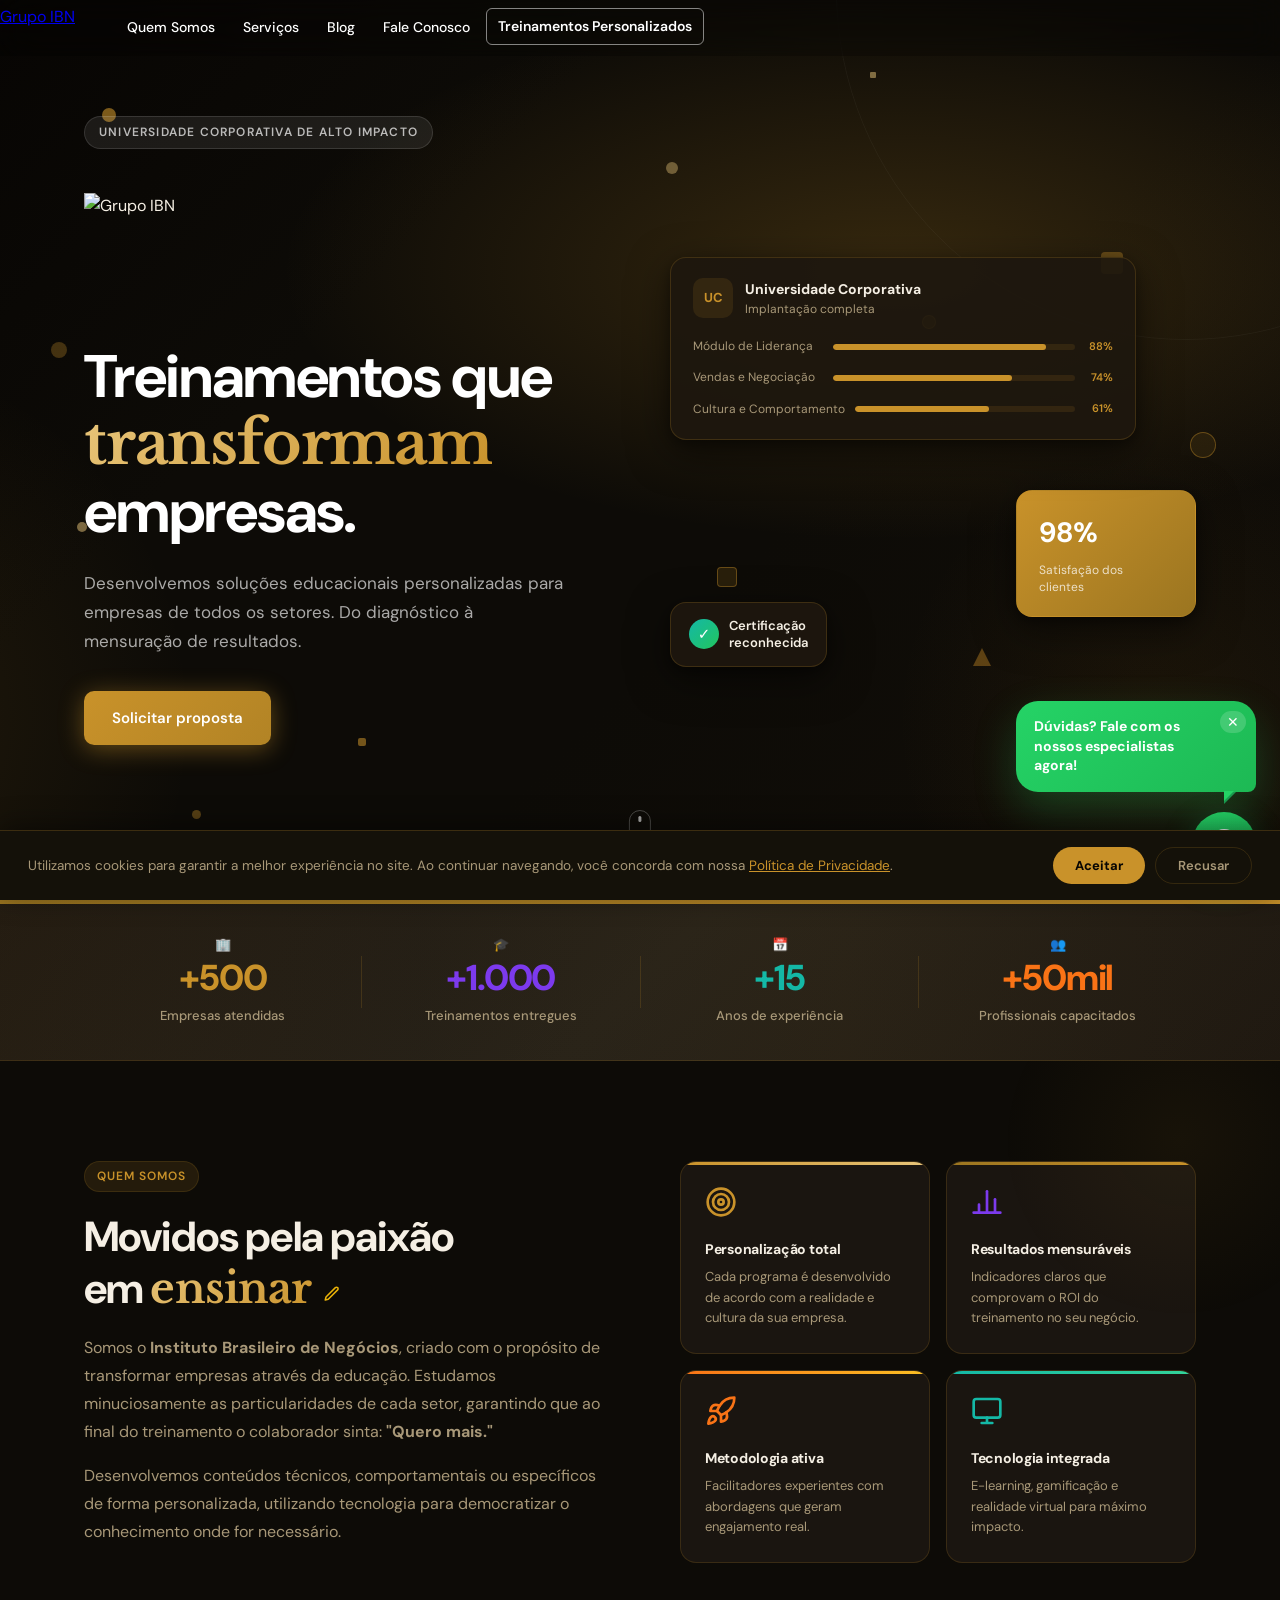
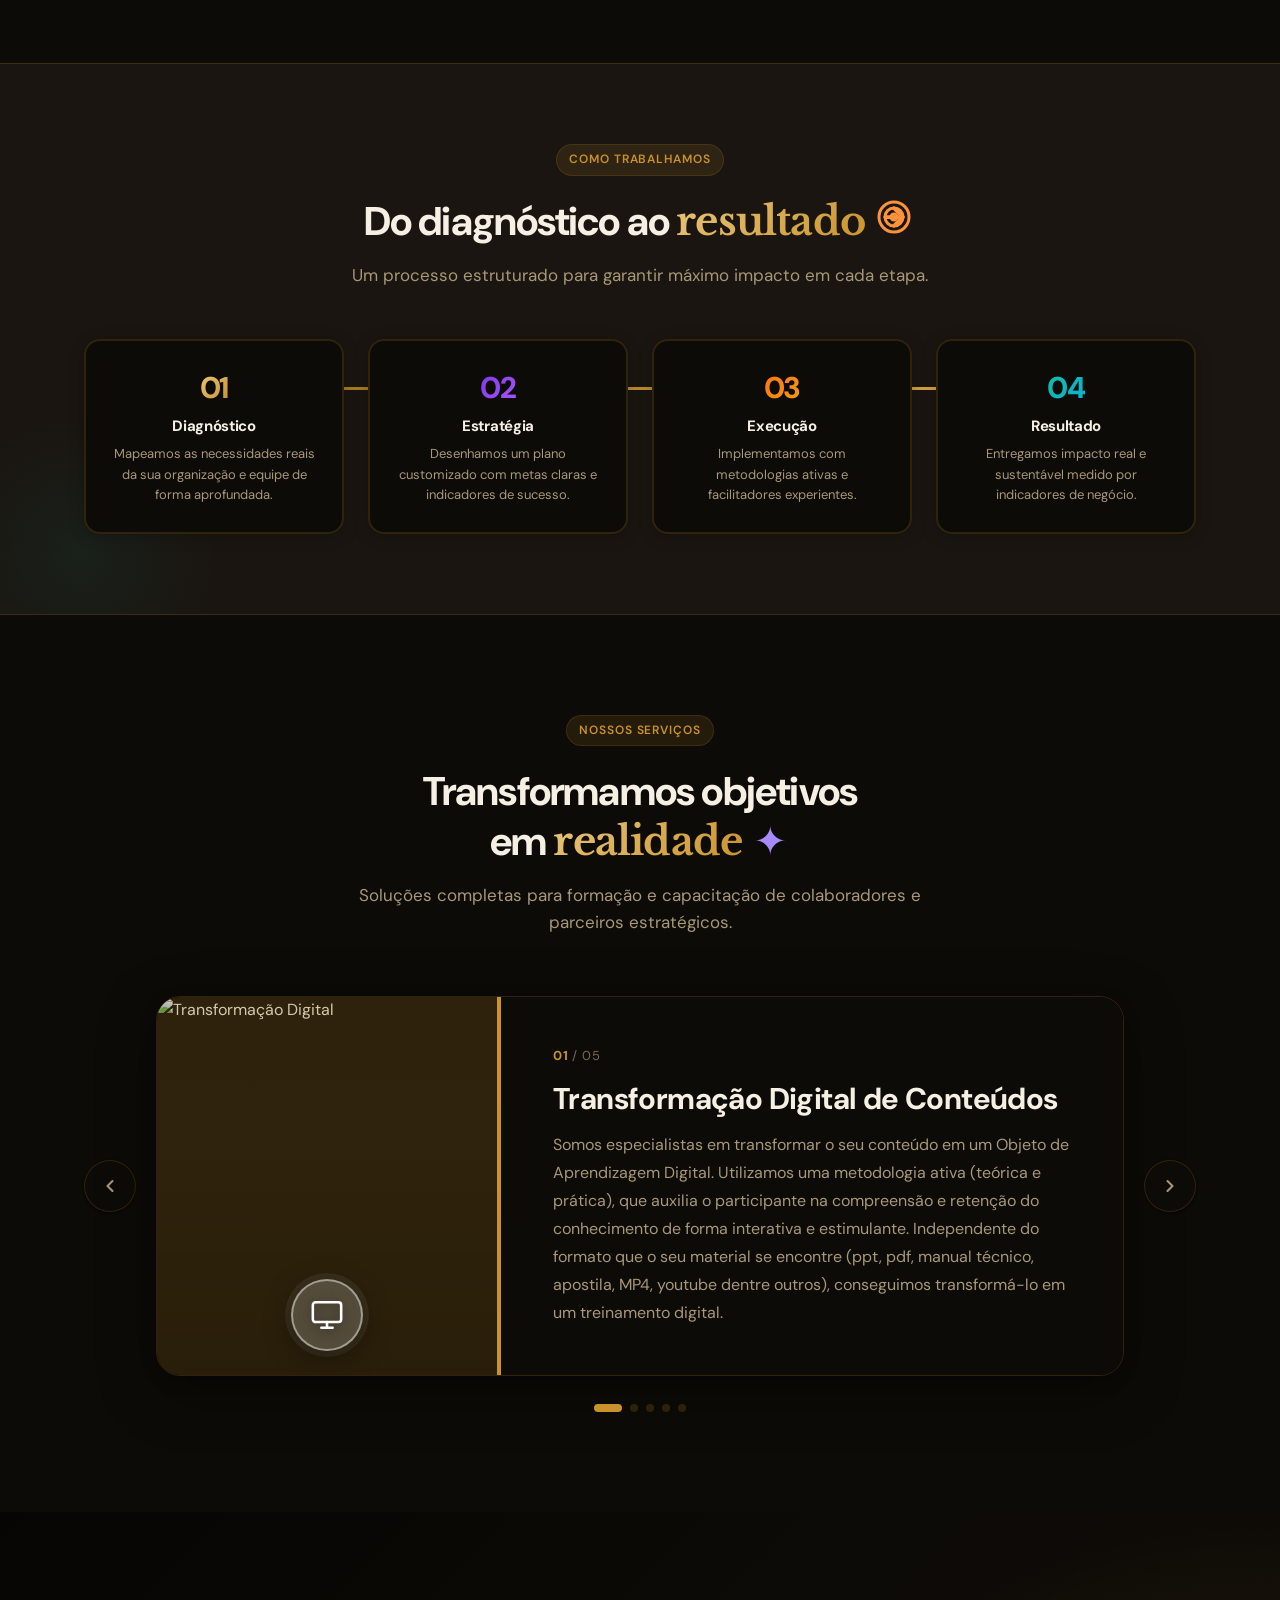
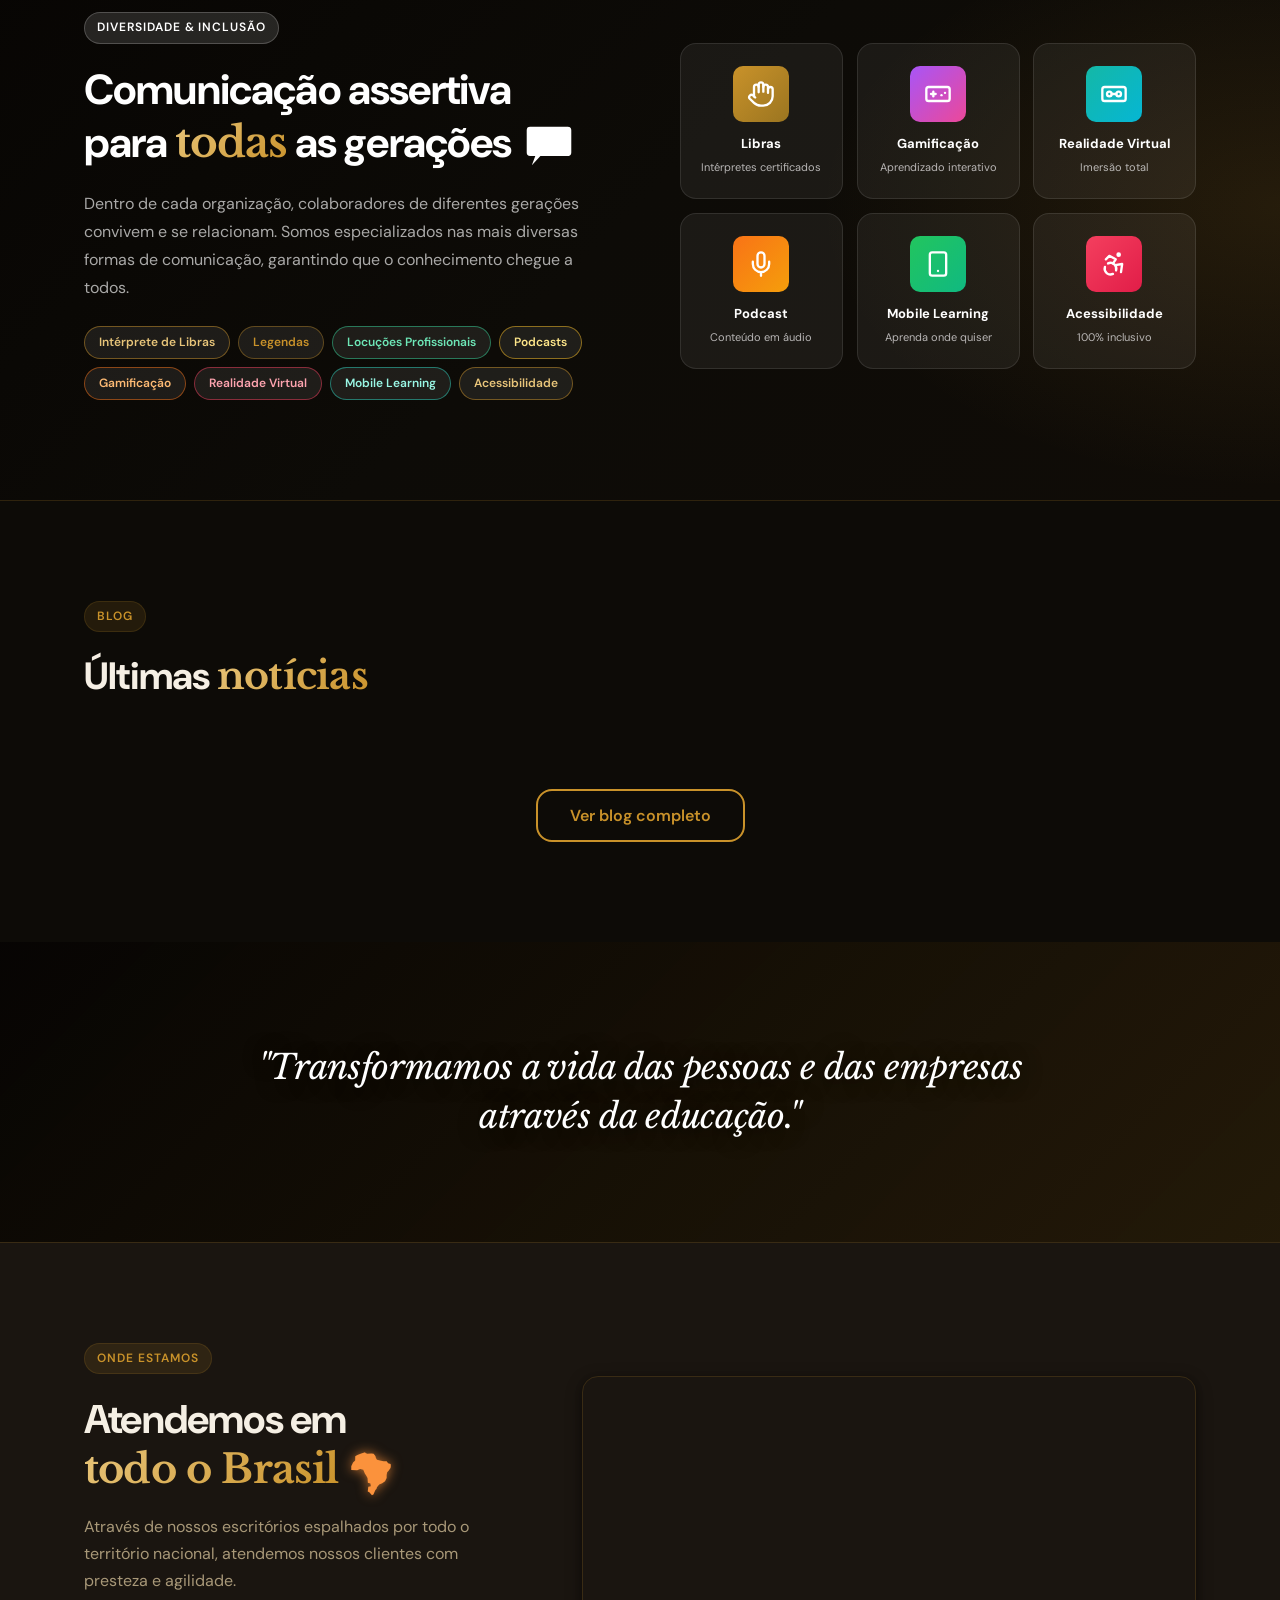
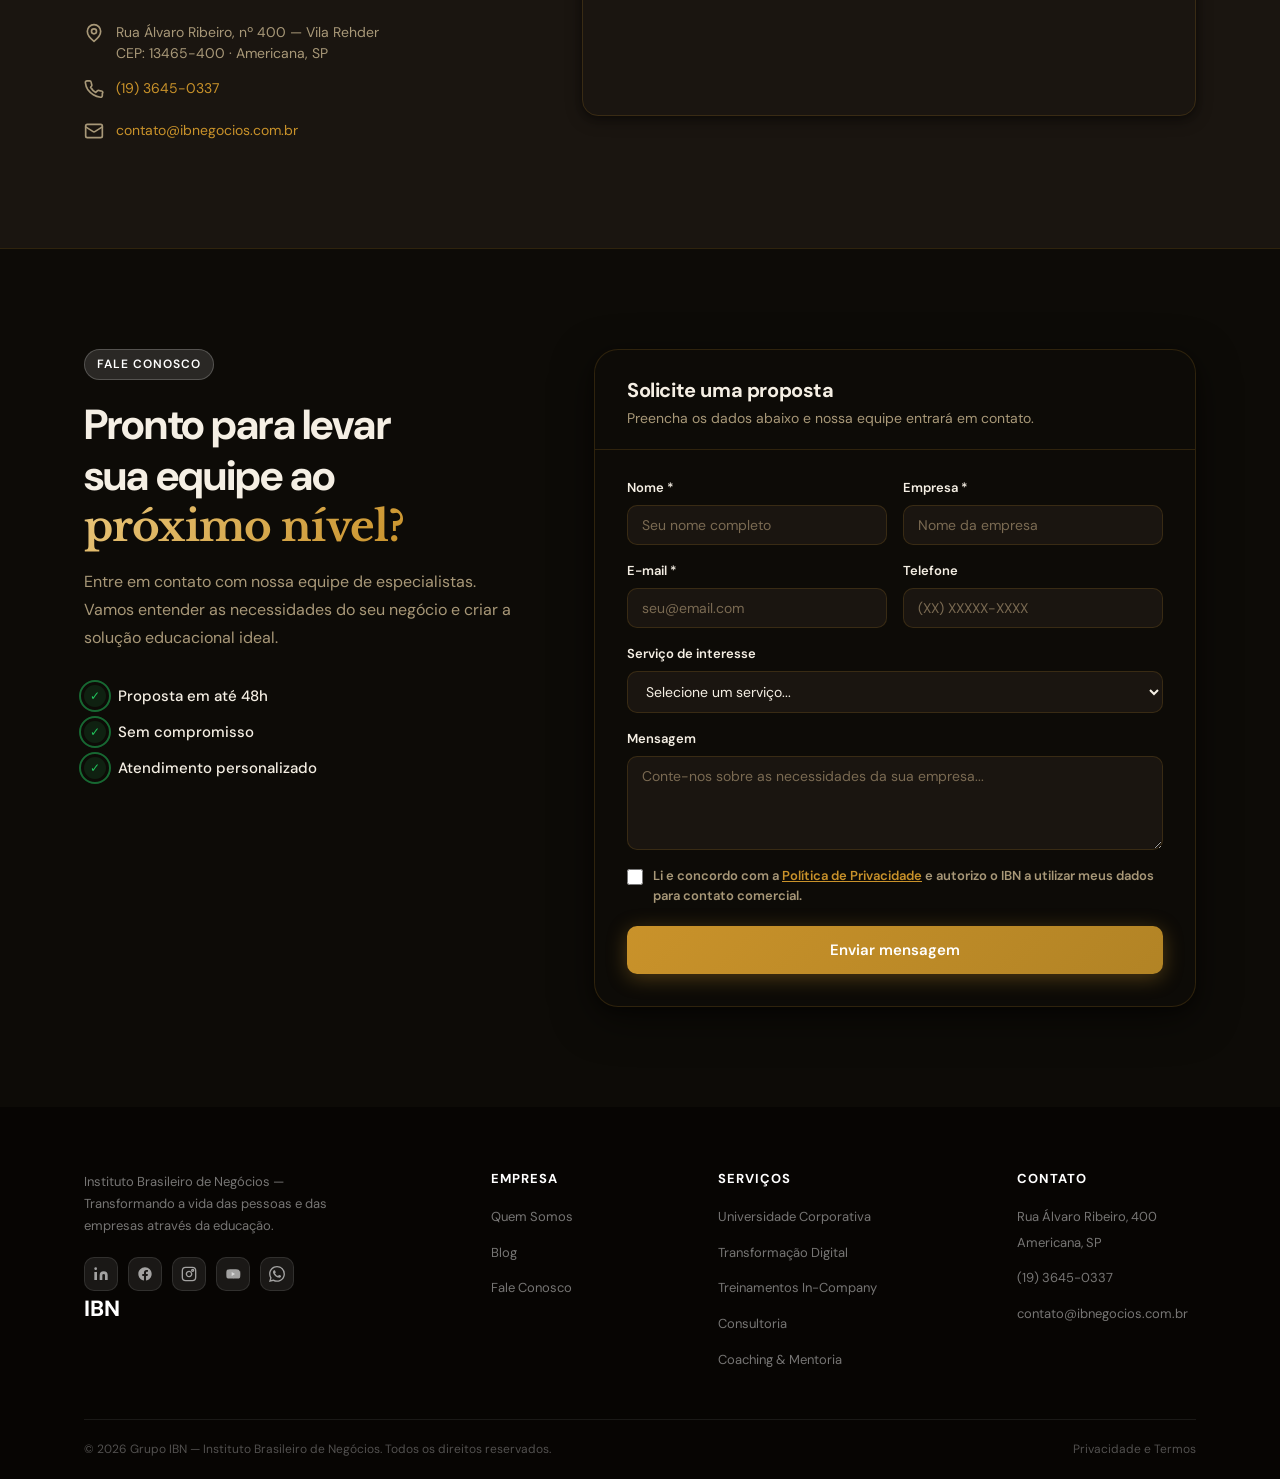
==== commit 80c974f0: "Atualização da LGPD" ====
--- a/index.html
+++ b/index.html
@@ -29,7 +29,7 @@
       <ul class="nav-links">
         <li><a href="#quem-somos">Quem Somos</a></li>
         <li><a href="#servicos">Serviços</a></li>
-        <li><a href="/blog" target="_blank" rel="noopener noreferrer">Blog</a></li>
+        <li><a href="blog.html">Blog</a></li>
         <li><a href="#contato">Fale Conosco</a></li>
         <li><a href="treinamentos-personalizados.html" class="nav-link-ext">Treinamentos Personalizados</a></li>
       </ul>
@@ -44,7 +44,7 @@
 <div class="mobile-menu" id="mobileMenu">
   <a href="#quem-somos">Quem Somos</a>
   <a href="#servicos">Serviços</a>
-  <a href="/blog" target="_blank" rel="noopener noreferrer">Blog</a>
+  <a href="blog.html">Blog</a>
   <a href="#contato" class="mobile-cta">Fale Conosco</a>
   <a href="treinamentos-personalizados.html" class="mobile-cta-ext">Treinamentos Personalizados</a>
 </div>
@@ -463,7 +463,7 @@
     <div class="blog-grid" id="posts-container"></div>
 
     <div style="text-align:center;margin-top:2.5rem;">
-      <a href="/blog" target="_blank" rel="noopener noreferrer" class="btn-ver-blog">Ver blog completo</a>
+      <a href="blog.html" class="btn-ver-blog">Ver blog completo</a>
     </div>
 
   </div>
@@ -584,12 +584,17 @@
           <label>Mensagem</label>
           <textarea rows="4" placeholder="Conte-nos sobre as necessidades da sua empresa..." id="fMensagem"></textarea>
         </div>
+        <div class="form-group form-consent">
+          <label class="consent-label">
+            <input type="checkbox" id="fConsent">
+            <span>Li e concordo com a <a href="privacidade-e-termos.html" target="_blank">Política de Privacidade</a> e autorizo o IBN a utilizar meus dados para contato comercial.</span>
+          </label>
+        </div>
         <button type="submit" class="btn-submit">Enviar mensagem</button>
         <div class="success-msg" id="successMsg">
           <svg xmlns="http://www.w3.org/2000/svg" width="18" height="18" viewBox="0 0 24 24" fill="none" stroke="#16a34a" stroke-width="2" stroke-linecap="round" stroke-linejoin="round" style="vertical-align:middle;margin-right:6px"><path d="M22 11.08V12a10 10 0 1 1-5.93-9.14"/><polyline points="22 4 12 14.01 9 11.01"/></svg>
           Mensagem enviada! Em breve nossa equipe entrará em contato.
         </div>
-        <p class="form-disclaimer">Ao enviar, você aceita nossa Política de Privacidade.</p>
       </div>
     </form>
   </div>
@@ -625,7 +630,7 @@
         <h4>Empresa</h4>
         <ul>
           <li><a href="#quem-somos">Quem Somos</a></li>
-          <li><a href="/blog" target="_blank" rel="noopener noreferrer">Blog</a></li>
+          <li><a href="blog.html">Blog</a></li>
           <li><a href="#contato">Fale Conosco</a></li>
         </ul>
       </div>
@@ -649,10 +654,9 @@
       </div>
     </div>
     <div class="footer-bottom">
-      <div>© 2024 Grupo IBN — Instituto Brasileiro de Negócios. Todos os direitos reservados.</div>
+      <div>© <span id="footer-year"></span> Grupo IBN — Instituto Brasileiro de Negócios. Todos os direitos reservados.</div>
       <div class="footer-links">
-        <a href="https://ibnegocios.com.br/politica-de-privacidade/" target="_blank">Política de Privacidade</a>
-        <a href="https://ibnegocios.com.br/termos-de-uso" target="_blank">Termos de Uso</a>
+        <a href="privacidade-e-termos.html">Privacidade e Termos</a>
       </div>
     </div>
   </div>
@@ -668,5 +672,6 @@
 <button class="whatsapp-fab" title="Fale pelo WhatsApp" onclick="window.open('https://wa.me/551936450337','_blank')">
   <svg viewBox="0 0 24 24" xmlns="http://www.w3.org/2000/svg" fill="white"><path d="M17.472 14.382c-.297-.149-1.758-.867-2.03-.967-.273-.099-.471-.148-.67.15-.197.297-.767.966-.94 1.164-.173.199-.347.223-.644.075-.297-.15-1.255-.463-2.39-1.475-.883-.788-1.48-1.761-1.653-2.059-.173-.297-.018-.458.13-.606.134-.133.298-.347.446-.52.149-.174.198-.298.298-.497.099-.198.05-.371-.025-.52-.075-.149-.669-1.612-.916-2.207-.242-.579-.487-.5-.669-.51-.173-.008-.371-.01-.57-.01-.198 0-.52.074-.792.372-.272.297-1.04 1.016-1.04 2.479 0 1.462 1.065 2.875 1.213 3.074.149.198 2.096 3.2 5.077 4.487.709.306 1.262.489 1.694.625.712.227 1.36.195 1.871.118.571-.085 1.758-.719 2.006-1.413.248-.694.248-1.289.173-1.413-.074-.124-.272-.198-.57-.347m-5.421 7.403h-.004a9.87 9.87 0 01-5.031-1.378l-.361-.214-3.741.982.998-3.648-.235-.374a9.86 9.86 0 01-1.51-5.26c.001-5.45 4.436-9.884 9.888-9.884 2.64 0 5.122 1.03 6.988 2.898a9.825 9.825 0 012.893 6.994c-.003 5.45-4.437 9.884-9.885 9.884m8.413-18.297A11.815 11.815 0 0012.05 0C5.495 0 .16 5.335.157 11.892c0 2.096.547 4.142 1.588 5.945L.057 24l6.305-1.654a11.882 11.882 0 005.683 1.448h.005c6.554 0 11.89-5.335 11.893-11.893a11.821 11.821 0 00-3.48-8.413z"/></svg>
 </button>
+<script>document.getElementById('footer-year').textContent = new Date().getFullYear();</script>
 </body>
 </html>
--- a/style.css
+++ b/style.css
@@ -2720,3 +2720,318 @@
   .tp-tab { padding: 8px 14px; font-size: 13px; }
   .tp-outros-grid { grid-template-columns: 1fr; }
 }
+
+/* ── PÁGINA DE ARTIGO ────────────────────────────────────── */
+.post-page { padding: calc(var(--nav-h) + 3rem) 0 5rem; min-height: 70vh; }
+.post-page-inner { max-width: 760px; margin: 0 auto; padding: 0 1.5rem; }
+.post-page-status { text-align: center; color: #888; padding: 4rem 0; }
+.post-back {
+  display: inline-flex;
+  align-items: center;
+  gap: .4rem;
+  font-size: 14px;
+  font-weight: 600;
+  color: var(--accent);
+  text-decoration: none;
+  margin-bottom: 2rem;
+}
+.post-back:hover { text-decoration: underline; }
+.post-hero-img { width: 100%; max-height: 420px; object-fit: cover; border-radius: 12px; margin-bottom: 2rem; display: block; }
+.post-cat {
+  font-size: 12px;
+  font-weight: 700;
+  letter-spacing: .1em;
+  text-transform: uppercase;
+  color: var(--accent);
+  display: block;
+  margin-bottom: .4rem;
+}
+.post-meta { font-size: 13px; color: #888; margin-bottom: 1.25rem; }
+.post-title { font-size: clamp(1.6rem, 4vw, 2.4rem); line-height: 1.25; color: #1a1a1a; margin-bottom: 2rem; }
+.post-body { font-size: 1.05rem; line-height: 1.85; color: #333; }
+.post-body p { margin-bottom: 1.1rem; }
+.post-body h2, .post-body h3 { margin: 2rem 0 .75rem; color: #1a1a1a; }
+.post-body img { max-width: 100%; border-radius: 8px; margin: 1.25rem 0; display: block; }
+.post-body a { color: var(--accent); }
+.post-body ul, .post-body ol { padding-left: 1.5rem; margin-bottom: 1rem; }
+.post-body li { margin-bottom: .4rem; }
+.post-body blockquote { border-left: 3px solid var(--accent); padding-left: 1.25rem; margin: 1.5rem 0; font-style: italic; color: #555; }
+
+/* ── MODAL ARTIGO ─────────────────────────────────────────── */
+.art-modal {
+  display: none;
+  position: fixed;
+  inset: 0;
+  z-index: 2000;
+  align-items: flex-start;
+  justify-content: center;
+  padding: 5vh 1rem;
+  overflow-y: auto;
+}
+.art-modal.open { display: flex; }
+.art-modal-overlay {
+  position: fixed;
+  inset: 0;
+  background: rgba(0,0,0,.65);
+  backdrop-filter: blur(3px);
+}
+.art-modal-box {
+  position: relative;
+  background: #fff;
+  width: min(780px, 100%);
+  border-radius: 14px;
+  z-index: 1;
+  overflow: hidden;
+  box-shadow: 0 24px 60px rgba(0,0,0,.3);
+}
+.art-modal-close {
+  position: absolute;
+  top: 1rem;
+  right: 1rem;
+  background: rgba(0,0,0,.45);
+  border: none;
+  border-radius: 50%;
+  width: 36px;
+  height: 36px;
+  color: #fff;
+  font-size: 18px;
+  cursor: pointer;
+  z-index: 2;
+  display: flex;
+  align-items: center;
+  justify-content: center;
+  transition: background .2s;
+}
+.art-modal-close:hover { background: rgba(0,0,0,.7); }
+.art-modal-img img {
+  width: 100%;
+  max-height: 360px;
+  object-fit: cover;
+  display: block;
+}
+.art-modal-content { padding: 2rem 2.5rem 2.5rem; }
+.art-modal-cat {
+  font-size: 12px;
+  font-weight: 700;
+  letter-spacing: .1em;
+  text-transform: uppercase;
+  color: var(--accent);
+}
+.art-modal-meta { font-size: 13px; color: #888; margin: .4rem 0 1rem; }
+.art-modal-content h2 {
+  font-size: clamp(1.35rem, 3vw, 1.9rem);
+  line-height: 1.3;
+  color: #1a1a1a;
+  margin-bottom: 1.5rem;
+}
+.art-modal-body {
+  font-size: 1rem;
+  line-height: 1.8;
+  color: #333;
+}
+.art-modal-body p { margin-bottom: 1rem; }
+.art-modal-body h2,
+.art-modal-body h3 { margin: 1.75rem 0 .6rem; color: #1a1a1a; }
+.art-modal-body img { max-width: 100%; border-radius: 8px; margin: 1rem 0; }
+.art-modal-body a { color: var(--accent); }
+.art-modal-body ul,
+.art-modal-body ol { padding-left: 1.4rem; margin-bottom: 1rem; }
+.art-modal-body li { margin-bottom: .4rem; }
+@media (max-width: 600px) {
+  .art-modal-content { padding: 1.25rem 1.25rem 2rem; }
+}
+
+/* ─── PRIVACIDADE & TERMOS ──────────────────────────────────── */
+.legal-hero {
+  padding: 100px 24px 60px;
+  text-align: center;
+  background: var(--bg-dark);
+  border-bottom: 1px solid var(--border);
+}
+.legal-hero h1 {
+  font-family: var(--font-serif);
+  font-size: clamp(28px, 5vw, 44px);
+  color: var(--text);
+  margin-bottom: 12px;
+}
+.legal-hero p {
+  color: var(--text-muted);
+  font-size: 15px;
+}
+.legal-tabs {
+  display: flex;
+  justify-content: center;
+  gap: 12px;
+  padding: 32px 24px 0;
+  max-width: 860px;
+  margin: 0 auto;
+}
+.legal-tab-btn {
+  padding: 10px 28px;
+  border-radius: 100px;
+  border: 1px solid var(--border);
+  background: transparent;
+  color: var(--text-muted);
+  font-family: var(--font-sans);
+  font-size: 14px;
+  font-weight: 600;
+  cursor: pointer;
+  transition: all .2s;
+}
+.legal-tab-btn.active,
+.legal-tab-btn:hover {
+  background: var(--accent);
+  color: #070503;
+  border-color: var(--accent);
+}
+.legal-content {
+  max-width: 860px;
+  margin: 0 auto;
+  padding: 48px 24px 80px;
+}
+.legal-section { display: none; }
+.legal-section.active { display: block; }
+.legal-section h2 {
+  font-family: var(--font-serif);
+  font-size: 22px;
+  color: var(--accent);
+  margin: 40px 0 12px;
+  padding-bottom: 8px;
+  border-bottom: 1px solid var(--border);
+}
+.legal-section h2:first-child { margin-top: 0; }
+.legal-section p {
+  color: var(--text-muted);
+  font-size: 15px;
+  line-height: 1.8;
+  margin-bottom: 16px;
+}
+.legal-section ul {
+  list-style: disc;
+  padding-left: 24px;
+  margin-bottom: 16px;
+}
+.legal-section ul li {
+  color: var(--text-muted);
+  font-size: 15px;
+  line-height: 1.8;
+  margin-bottom: 8px;
+}
+.legal-section strong {
+  color: var(--text);
+}
+.btn-nav-back {
+  display: inline-flex;
+  align-items: center;
+  gap: 6px;
+  padding: 8px 18px;
+  border-radius: 100px;
+  border: 1px solid var(--border);
+  background: transparent;
+  color: var(--text-muted);
+  font-family: var(--font-sans);
+  font-size: 13px;
+  font-weight: 600;
+  text-decoration: none;
+  transition: color .2s, border-color .2s, background .2s;
+}
+.btn-nav-back:hover {
+  color: var(--accent);
+  border-color: var(--accent);
+  background: rgba(201,146,42,.08);
+}
+
+/* ─── COOKIE BANNER ──────────────────────────────────────────── */
+#cookieBanner {
+  position: fixed;
+  bottom: 0; left: 0; right: 0;
+  z-index: 9999;
+  background: #141109;
+  border-top: 1px solid rgba(201,146,42,.22);
+  padding: 16px 28px;
+  display: flex;
+  align-items: center;
+  gap: 20px;
+  flex-wrap: wrap;
+  box-shadow: 0 -4px 28px rgba(0,0,0,.45);
+  animation: cookieSlideUp .35s cubic-bezier(.22,.61,.36,1);
+}
+@keyframes cookieSlideUp {
+  from { transform: translateY(100%); opacity: 0; }
+  to   { transform: translateY(0);    opacity: 1; }
+}
+#cookieBanner p {
+  flex: 1;
+  min-width: 220px;
+  font-family: var(--font-sans);
+  font-size: 13.5px;
+  color: var(--text-muted);
+  line-height: 1.6;
+  margin: 0;
+}
+#cookieBanner p a {
+  color: var(--accent);
+  text-decoration: underline;
+}
+.cookie-actions {
+  display: flex;
+  gap: 10px;
+  flex-shrink: 0;
+}
+#cookieAccept {
+  padding: 9px 22px;
+  border-radius: 100px;
+  border: none;
+  background: var(--accent);
+  color: #070503;
+  font-family: var(--font-sans);
+  font-size: 13px;
+  font-weight: 700;
+  cursor: pointer;
+  transition: background .2s, transform .15s;
+}
+#cookieAccept:hover { background: var(--accent-hover); transform: translateY(-1px); }
+#cookieDecline {
+  padding: 9px 22px;
+  border-radius: 100px;
+  border: 1px solid var(--border);
+  background: transparent;
+  color: var(--text-muted);
+  font-family: var(--font-sans);
+  font-size: 13px;
+  font-weight: 600;
+  cursor: pointer;
+  transition: border-color .2s, color .2s;
+}
+#cookieDecline:hover { border-color: rgba(255,255,255,.4); color: var(--text); }
+@media (max-width: 600px) {
+  #cookieBanner { padding: 16px 18px; gap: 14px; }
+  .cookie-actions { width: 100%; }
+  #cookieAccept, #cookieDecline { flex: 1; text-align: center; }
+}
+
+/* ─── FORM CONSENT CHECKBOX ──────────────────────────────────── */
+.form-consent { margin-top: 4px; }
+.consent-label {
+  display: flex;
+  align-items: flex-start;
+  gap: 10px;
+  cursor: pointer;
+}
+.consent-label input[type="checkbox"] {
+  flex-shrink: 0;
+  width: 16px;
+  height: 16px;
+  margin-top: 3px;
+  accent-color: var(--accent);
+  cursor: pointer;
+}
+.consent-label span {
+  font-size: 13px;
+  color: var(--text-muted);
+  line-height: 1.55;
+}
+.consent-label span a {
+  color: var(--accent);
+  text-decoration: underline;
+}
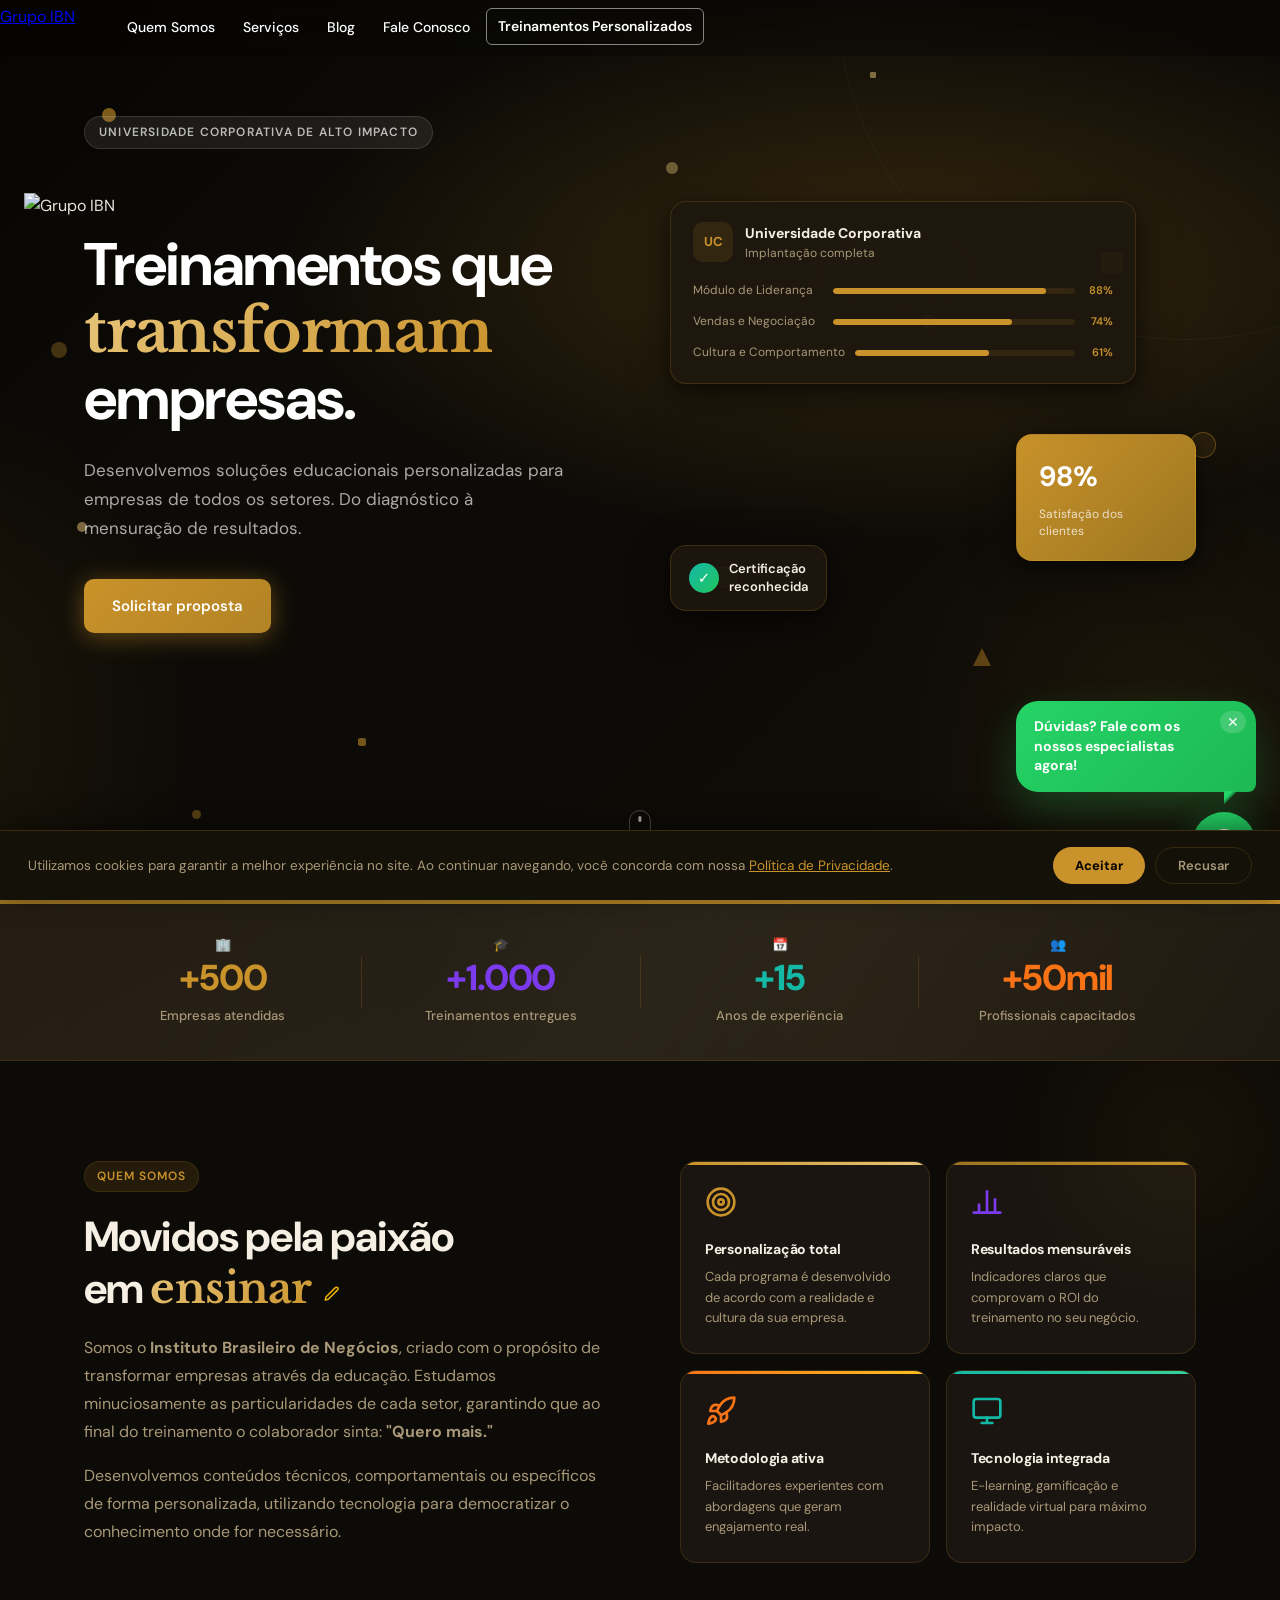
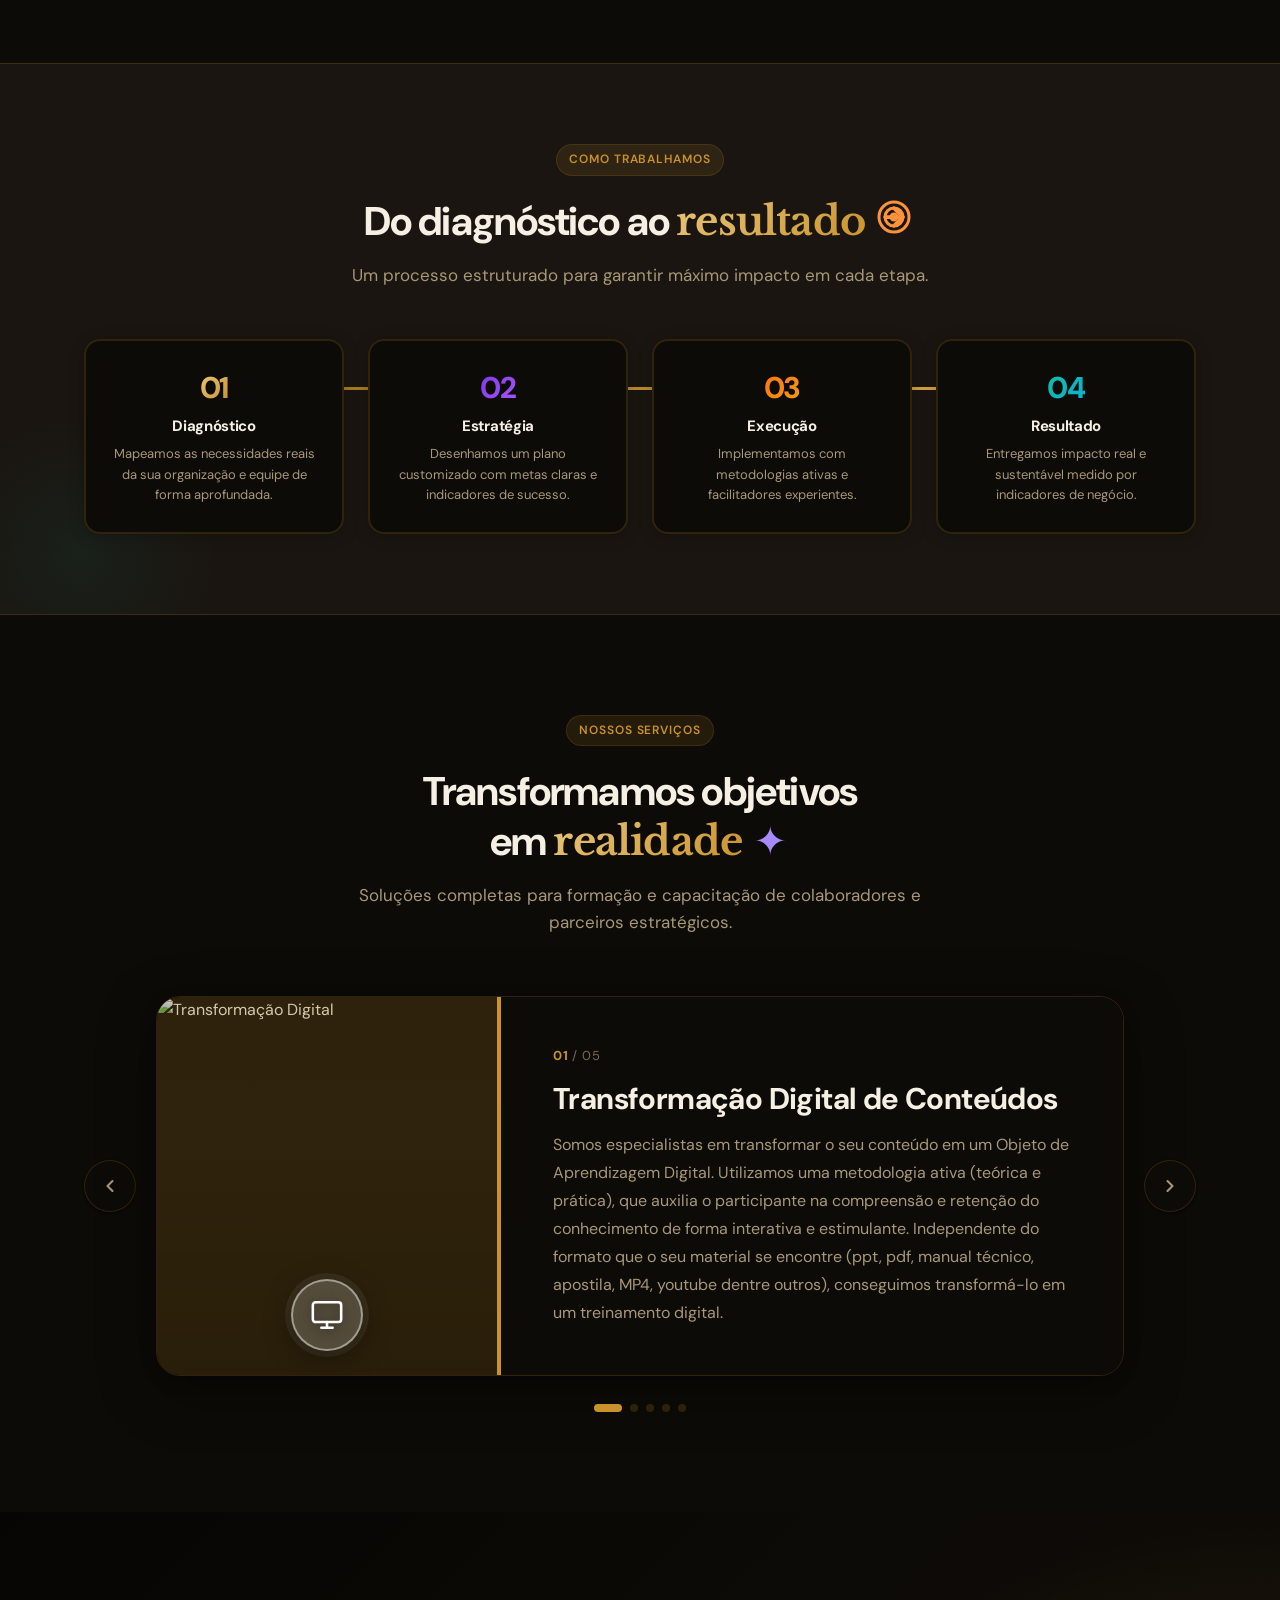
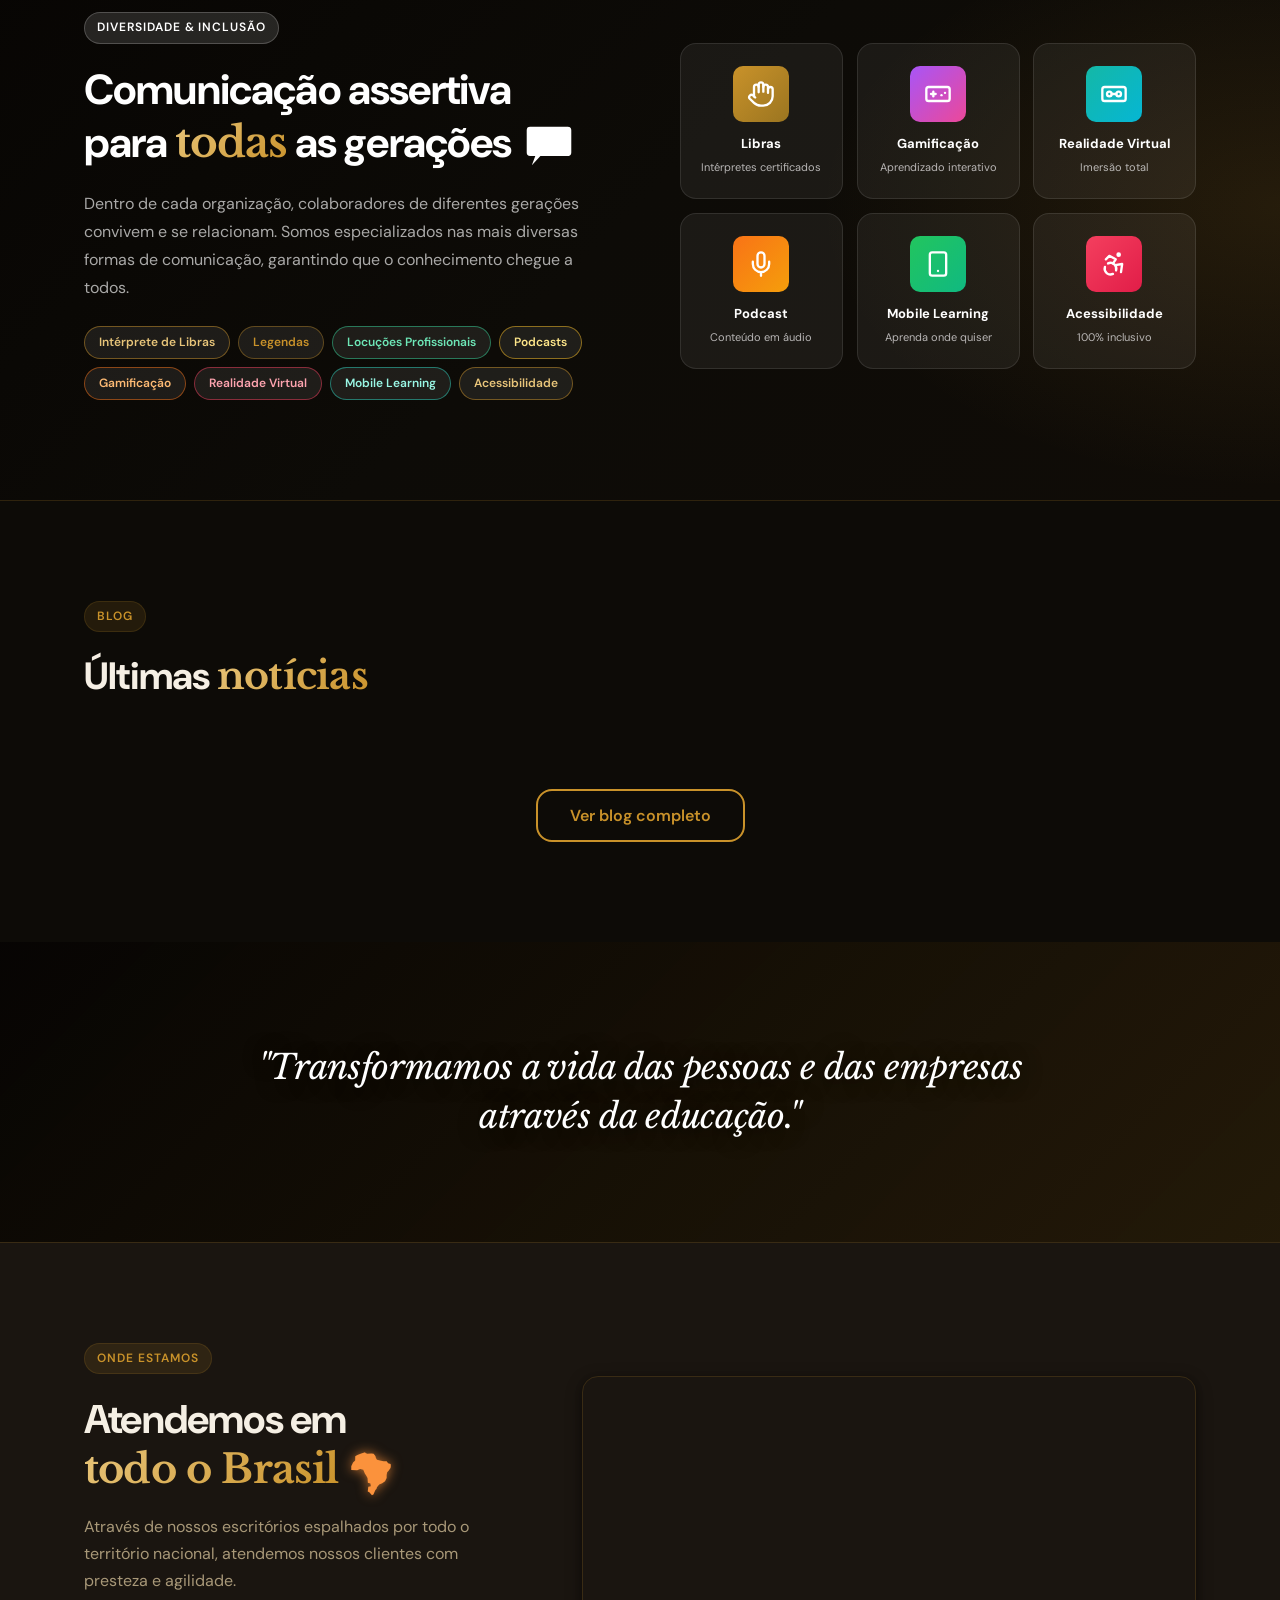
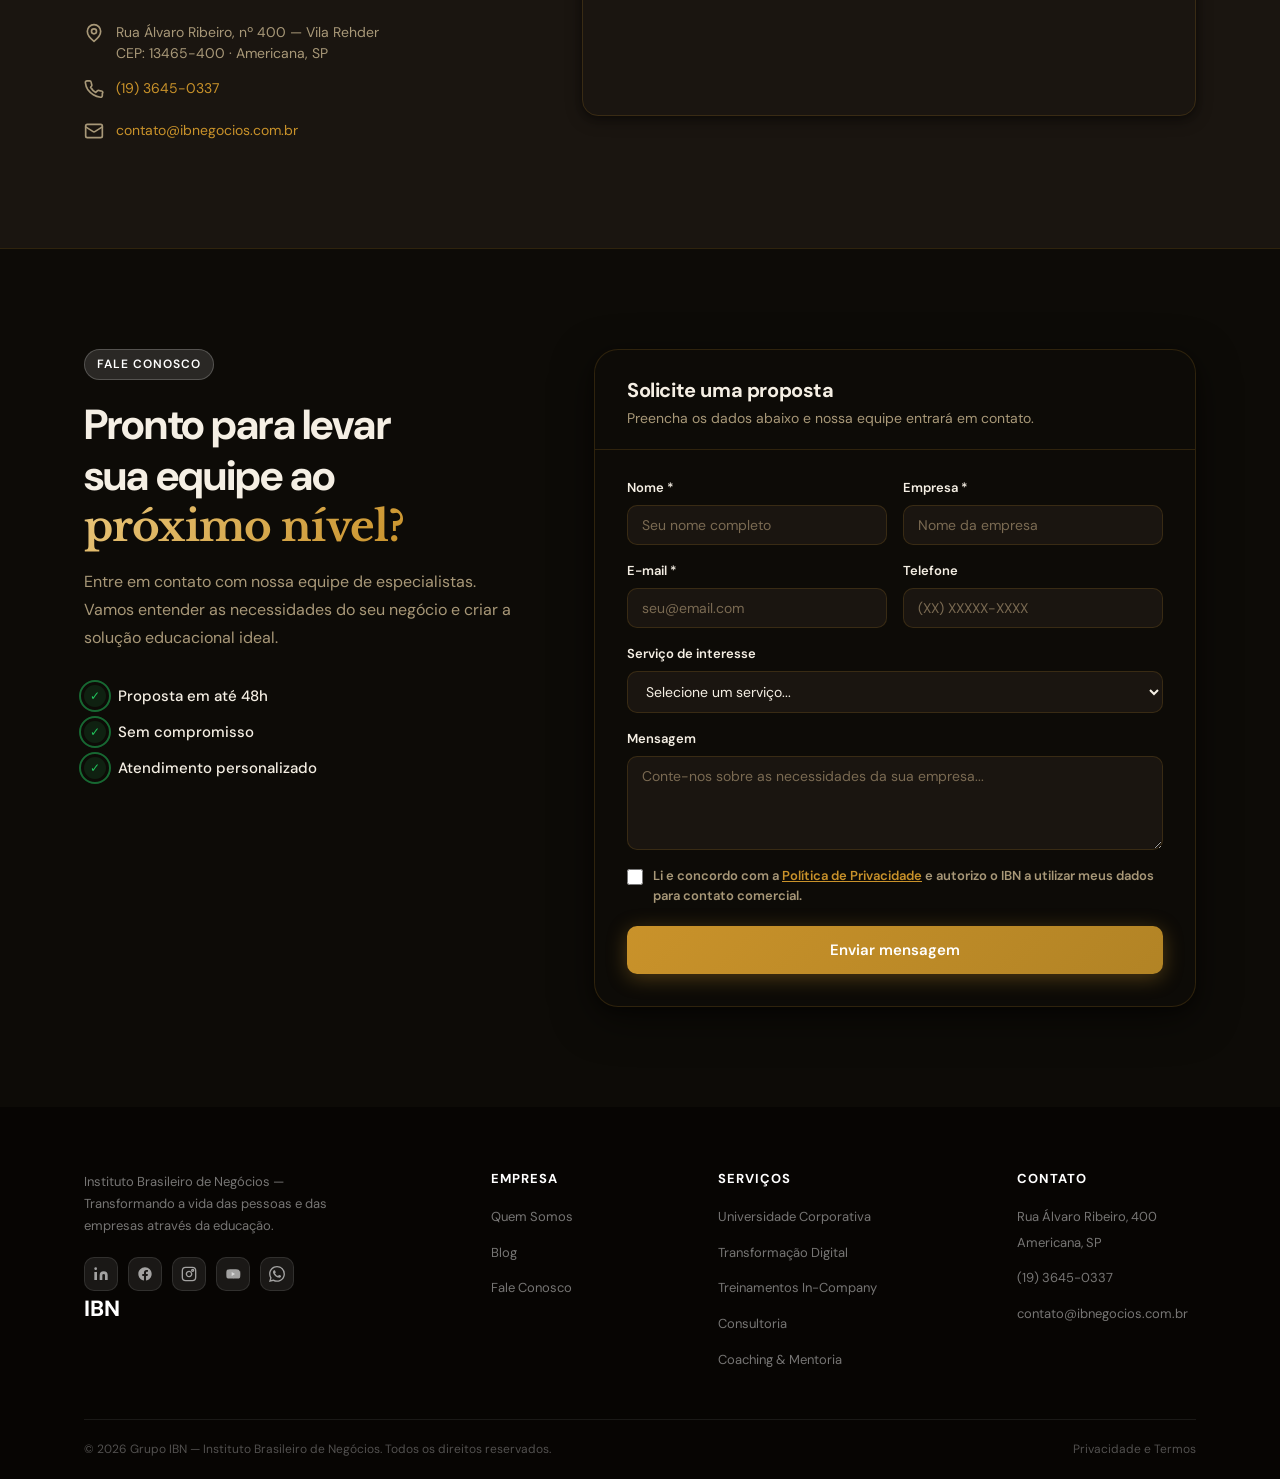
==== commit 413af1b1: "Mudando logo para acesso local e alguns ajustes de css da logo" ====
--- a/index.html
+++ b/index.html
@@ -4,6 +4,16 @@
   <meta charset="UTF-8">
   <meta name="viewport" content="width=device-width, initial-scale=1.0">
   <title>Grupo IBN — Soluções Educacionais Corporativas</title>
+  <meta name="description" content="O IBN – Instituto Brasileiro de Negócios desenvolve treinamentos corporativos personalizados, universidade corporativa, consultoria, coaching e transformação digital para empresas em todo o Brasil.">
+  <meta name="robots" content="index, follow">
+  <link rel="canonical" href="https://ibnegocios.com.br/">
+  <meta property="og:type" content="website">
+  <meta property="og:locale" content="pt_BR">
+  <meta property="og:site_name" content="Grupo IBN">
+  <meta property="og:url" content="https://ibnegocios.com.br/">
+  <meta property="og:title" content="Grupo IBN — Soluções Educacionais Corporativas">
+  <meta property="og:description" content="O IBN – Instituto Brasileiro de Negócios desenvolve treinamentos corporativos personalizados, universidade corporativa, consultoria, coaching e transformação digital para empresas em todo o Brasil.">
+  <meta property="og:image" content="IBN-LOGO.png">
   <link rel="preconnect" href="https://fonts.googleapis.com">
   <link rel="preconnect" href="https://fonts.gstatic.com" crossorigin>
   <link rel="dns-prefetch" href="//cdn-epdem.nitrocdn.com">
@@ -16,13 +26,13 @@
 <body>
 
 <!-- NAV -->
-<nav class="nav" id="mainNav">
+<nav class="nav" id="mainNav" aria-label="Navegação principal">
   <div class="nav-inner">
     <div class="nav-left">
 <a href="#inicio" class="nav-logo">
   <img 
     class="nav-logo-img"
-    src="https://cdn-epdem.nitrocdn.com/INZgRDuRzEyjvUqZLXULrzcRrbUwctNw/assets/images/optimized/rev-55c7812/ibnegocios.com.br/wp-content/uploads/2021/11/logo.png" 
+    src="IBN-LOGO.png" 
     alt="Grupo IBN"
   >
 </a>
@@ -42,6 +52,9 @@
 
 <!-- MOBILE MENU -->
 <div class="mobile-menu" id="mobileMenu">
+  <a href="#inicio" class="mobile-menu-logo">
+    <img src="IBN-LOGO.png" alt="Grupo IBN" height="50">
+  </a>
   <a href="#quem-somos">Quem Somos</a>
   <a href="#servicos">Serviços</a>
   <a href="blog.html">Blog</a>
@@ -77,7 +90,7 @@
         Universidade corporativa de alto impacto
       </div>
       <div class="hero-logo">
-        <img src="https://cdn-epdem.nitrocdn.com/INZgRDuRzEyjvUqZLXULrzcRrbUwctNw/assets/images/optimized/rev-55c7812/ibnegocios.com.br/wp-content/uploads/2021/11/logo.png" height="90" alt="Grupo IBN">
+        <img src="IBN branco.png" alt="Grupo IBN">
       </div>
       <h1>Treinamentos que<br><em>transformam</em><br>empresas.</h1>
       <p class="hero-sub">Desenvolvemos soluções educacionais personalizadas para empresas de todos os setores. Do diagnóstico à mensuração de resultados.</p>
@@ -270,7 +283,7 @@
       <p>Soluções completas para formação e capacitação de colaboradores e parceiros estratégicos.</p>
     </div>
     <div class="sc-wrapper">
-      <button class="sc-arrow sc-arrow--prev" onclick="changeService(-1)" aria-label="Serviço anterior">
+      <button class="sc-arrow sc-arrow--prev" aria-label="Serviço anterior">
         <svg xmlns="http://www.w3.org/2000/svg" width="20" height="20" viewBox="0 0 24 24" fill="none" stroke="currentColor" stroke-width="2.5" stroke-linecap="round" stroke-linejoin="round"><polyline points="15 18 9 12 15 6"/></svg>
       </button>
 
@@ -365,17 +378,17 @@
         </div>
       </div>
 
-      <button class="sc-arrow sc-arrow--next" onclick="changeService(1)" aria-label="Próximo serviço">
+      <button class="sc-arrow sc-arrow--next" aria-label="Próximo serviço">
         <svg xmlns="http://www.w3.org/2000/svg" width="20" height="20" viewBox="0 0 24 24" fill="none" stroke="currentColor" stroke-width="2.5" stroke-linecap="round" stroke-linejoin="round"><polyline points="9 18 15 12 9 6"/></svg>
       </button>
     </div>
 
     <div class="sc-dots">
-      <button class="sc-dot active" onclick="goToService(0)" aria-label="Serviço 1"></button>
-      <button class="sc-dot" onclick="goToService(1)" aria-label="Serviço 2"></button>
-      <button class="sc-dot" onclick="goToService(2)" aria-label="Serviço 3"></button>
-      <button class="sc-dot" onclick="goToService(3)" aria-label="Serviço 4"></button>
-      <button class="sc-dot" onclick="goToService(4)" aria-label="Serviço 5"></button>
+      <button class="sc-dot active" data-index="0" aria-label="Serviço 1"></button>
+      <button class="sc-dot" data-index="1" aria-label="Serviço 2"></button>
+      <button class="sc-dot" data-index="2" aria-label="Serviço 3"></button>
+      <button class="sc-dot" data-index="3" aria-label="Serviço 4"></button>
+      <button class="sc-dot" data-index="4" aria-label="Serviço 5"></button>
     </div>
   </div>
 </section>
@@ -550,44 +563,44 @@
       <div class="form-body">
         <div class="form-row">
           <div class="form-group">
-            <label>Nome *</label>
-            <input type="text" placeholder="Seu nome completo" id="fNome">
+            <label for="fNome">Nome *</label>
+            <input type="text" placeholder="Seu nome completo" id="fNome" name="nome" autocomplete="name">
           </div>
           <div class="form-group">
-            <label>Empresa *</label>
-            <input type="text" placeholder="Nome da empresa" id="fEmpresa">
+            <label for="fEmpresa">Empresa *</label>
+            <input type="text" placeholder="Nome da empresa" id="fEmpresa" name="empresa" autocomplete="organization">
           </div>
         </div>
         <div class="form-row">
           <div class="form-group">
-            <label>E-mail *</label>
-            <input type="email" placeholder="seu@email.com" id="fEmail">
+            <label for="fEmail">E-mail *</label>
+            <input type="email" placeholder="seu@email.com" id="fEmail" name="email" autocomplete="email">
           </div>
           <div class="form-group">
-            <label>Telefone</label>
-            <input type="tel" placeholder="(XX) XXXXX-XXXX" id="fTelefone">
+            <label for="fTelefone">Telefone</label>
+            <input type="tel" placeholder="(XX) XXXXX-XXXX" id="fTelefone" name="telefone" autocomplete="tel">
           </div>
         </div>
         <div class="form-group">
-          <label>Serviço de interesse</label>
-          <select id="fServico">
+          <label for="fServico">Serviço de interesse</label>
+          <select id="fServico" name="servico">
             <option value="">Selecione um serviço...</option>
-            <option>Universidade Corporativa</option>
-            <option>Transformação Digital de Conteúdos</option>
-            <option>Treinamentos In-Company</option>
-            <option>Coaching & Mentoria</option>
-            <option>Consultoria Empresarial</option>
-            <option>Outro</option>
+            <option value="universidade-corporativa">Universidade Corporativa</option>
+            <option value="transformacao-digital">Transformação Digital de Conteúdos</option>
+            <option value="treinamentos-in-company">Treinamentos In-Company</option>
+            <option value="coaching-mentoria">Coaching & Mentoria</option>
+            <option value="consultoria-empresarial">Consultoria Empresarial</option>
+            <option value="outro">Outro</option>
           </select>
         </div>
         <div class="form-group">
-          <label>Mensagem</label>
-          <textarea rows="4" placeholder="Conte-nos sobre as necessidades da sua empresa..." id="fMensagem"></textarea>
+          <label for="fMensagem">Mensagem</label>
+          <textarea rows="4" placeholder="Conte-nos sobre as necessidades da sua empresa..." id="fMensagem" name="mensagem"></textarea>
         </div>
         <div class="form-group form-consent">
-          <label class="consent-label">
-            <input type="checkbox" id="fConsent">
-            <span>Li e concordo com a <a href="privacidade-e-termos.html" target="_blank">Política de Privacidade</a> e autorizo o IBN a utilizar meus dados para contato comercial.</span>
+          <label class="consent-label" for="fConsent">
+            <input type="checkbox" id="fConsent" name="consentimento">
+            <span>Li e concordo com a <a href="privacidade-e-termos.html" target="_blank" rel="noopener noreferrer">Política de Privacidade</a> e autorizo o IBN a utilizar meus dados para contato comercial.</span>
           </label>
         </div>
         <button type="submit" class="btn-submit">Enviar mensagem</button>
@@ -606,22 +619,22 @@
   <div class="footer-inner">
     <div class="footer-top">
       <div class="footer-brand">
-        <img src="https://cdn-epdem.nitrocdn.com/INZgRDuRzEyjvUqZLXULrzcRrbUwctNw/assets/images/optimized/rev-55c7812/ibnegocios.com.br/wp-content/uploads/2021/11/logo.png" alt="Grupo IBN" height="60" loading="lazy" decoding="async" onerror="this.style.display='none';this.parentNode.insertAdjacentHTML('beforeend','<span class=footer-logo-fallback>IBN</span>')">
+        <img src="IBN-LOGO.png" alt="Grupo IBN" height="60" loading="lazy" decoding="async" onerror="this.style.display='none';this.parentNode.insertAdjacentHTML('beforeend','<span class=footer-logo-fallback>IBN</span>')">
         <p>Instituto Brasileiro de Negócios — Transformando a vida das pessoas e das empresas através da educação.</p>
         <div class="footer-social">
-          <a href="https://www.linkedin.com/company/ibnegocios" target="_blank" title="LinkedIn" class="social-link">
+          <a href="https://www.linkedin.com/company/ibnegocios" target="_blank" rel="noopener noreferrer" title="LinkedIn" class="social-link">
             <svg width="16" height="16" viewBox="0 0 24 24" fill="currentColor"><path d="M16 8a6 6 0 0 1 6 6v7h-4v-7a2 2 0 0 0-2-2 2 2 0 0 0-2 2v7h-4v-7a6 6 0 0 1 6-6z"/><rect x="2" y="9" width="4" height="12"/><circle cx="4" cy="4" r="2"/></svg>
           </a>
-          <a href="https://www.facebook.com/ibnnegocios/?_rdc=1&_rdr#" target="_blank" title="Facebook" class="social-link">
+          <a href="https://www.facebook.com/ibnnegocios/?_rdc=1&_rdr#" target="_blank" rel="noopener noreferrer" title="Facebook" class="social-link">
             <svg width="16" height="16" viewBox="0 0 24 24" fill="currentColor"><path d="M22 12c0-5.522-4.477-10-10-10S2 6.478 2 12c0 4.991 3.657 9.128 8.438 9.879v-6.99H7.898v-2.89h2.54V9.797c0-2.507 1.492-3.89 3.777-3.89 1.094 0 2.238.195 2.238.195v2.46h-1.26c-1.242 0-1.63.771-1.63 1.562v1.877h2.773l-.443 2.89h-2.33v6.99C18.343 21.128 22 16.991 22 12z"/></svg>
           </a>
-          <a href="https://www.instagram.com/ibnegocios" target="_blank" title="Instagram" class="social-link">
+          <a href="https://www.instagram.com/ibnegocios" target="_blank" rel="noopener noreferrer" title="Instagram" class="social-link">
             <svg width="16" height="16" viewBox="0 0 24 24" fill="none" stroke="currentColor" stroke-width="2"><rect x="2" y="2" width="20" height="20" rx="5"/><path d="M16 11.37A4 4 0 1 1 12.63 8 4 4 0 0 1 16 11.37z"/><circle cx="17.5" cy="6.5" r="1.5"/></svg>
           </a>
-          <a href="https://www.youtube.com/channel/UCrk_-fXrNRWTnGqI48iGsqQ" target="_blank" title="YouTube" class="social-link">
+          <a href="https://www.youtube.com/channel/UCrk_-fXrNRWTnGqI48iGsqQ" target="_blank" rel="noopener noreferrer" title="YouTube" class="social-link">
             <svg width="16" height="16" viewBox="0 0 24 24" fill="currentColor"><path d="M10 15l5-3-5-3v6z"/><path d="M21.8 8s-.2-1.4-.8-2c-.8-.8-1.7-.8-2.1-.9C15.7 5 12 5 12 5s-3.7 0-6.9.1c-.4 0-1.3.1-2.1.9-.6.6-.8 2-.8 2S2 9.7 2 11.4v1.2c0 1.7.2 3.4.2 3.4s.2 1.4.8 2c.8.8 1.9.8 2.4.9 1.8.1 7.6.1 7.6.1s3.7 0 6.9-.1c.4 0 1.3-.1 2.1-.9.6-.6.8-2 .8-2s.2-1.7.2-3.4v-1.2c0-1.7-.2-3.4-.2-3.4z"/></svg>
           </a>
-          <a href="https://wa.me/551936450337" target="_blank" title="WhatsApp" class="social-link">
+          <a href="https://wa.me/551936450337" target="_blank" rel="noopener noreferrer" title="WhatsApp" class="social-link">
             <svg width="16" height="16" viewBox="0 0 24 24" fill="currentColor"><path d="M17.472 14.382c-.297-.149-1.758-.867-2.03-.967-.273-.099-.471-.148-.67.15-.197.297-.767.966-.94 1.164-.173.199-.347.223-.644.075-.297-.15-1.255-.463-2.39-1.475-.883-.788-1.48-1.761-1.653-2.059-.173-.297-.018-.458.13-.606.134-.133.298-.347.446-.52.149-.174.198-.298.298-.497.099-.198.05-.371-.025-.52-.075-.149-.669-1.612-.916-2.207-.242-.579-.487-.5-.669-.51-.173-.008-.371-.01-.57-.01-.198 0-.52.074-.792.372-.272.297-1.04 1.016-1.04 2.479 0 1.462 1.065 2.875 1.213 3.074.149.198 2.096 3.2 5.077 4.487.709.306 1.262.489 1.694.625.712.227 1.36.195 1.871.118.571-.085 1.758-.719 2.006-1.413.248-.694.248-1.289.173-1.413-.074-.124-.272-.198-.57-.347m-5.421 7.403h-.004a9.87 9.87 0 01-5.031-1.378l-.361-.214-3.741.982.998-3.648-.235-.374a9.86 9.86 0 01-1.51-5.26c.001-5.45 4.436-9.884 9.888-9.884 2.64 0 5.122 1.03 6.988 2.898a9.825 9.825 0 012.893 6.994c-.003 5.45-4.437 9.884-9.885 9.884m8.413-18.297A11.815 11.815 0 0012.05 0C5.495 0 .16 5.335.157 11.892c0 2.096.547 4.142 1.588 5.945L.057 24l6.305-1.654a11.882 11.882 0 005.683 1.448h.005c6.554 0 11.89-5.335 11.893-11.893a11.821 11.821 0 00-3.48-8.413z"/></svg>
           </a>
         </div>
@@ -637,17 +650,17 @@
       <div class="footer-col">
         <h4>Serviços</h4>
         <ul>
-          <li><a href="#servicos" onclick="goToService(4)">Universidade Corporativa</a></li>
-          <li><a href="#servicos" onclick="goToService(0)">Transformação Digital</a></li>
-          <li><a href="#servicos" onclick="goToService(1)">Treinamentos In-Company</a></li>
-          <li><a href="#servicos" onclick="goToService(2)">Consultoria</a></li>
-          <li><a href="#servicos" onclick="goToService(3)">Coaching & Mentoria</a></li>
+          <li><a href="#servicos" data-service="4">Universidade Corporativa</a></li>
+          <li><a href="#servicos" data-service="0">Transformação Digital</a></li>
+          <li><a href="#servicos" data-service="1">Treinamentos In-Company</a></li>
+          <li><a href="#servicos" data-service="2">Consultoria</a></li>
+          <li><a href="#servicos" data-service="3">Coaching & Mentoria</a></li>
         </ul>
       </div>
       <div class="footer-col">
         <h4>Contato</h4>
         <ul>
-          <li><a href="https://goo.gl/maps/3FzGDxPaBnF6KYU89" target="_blank">Rua Álvaro Ribeiro, 400<br>Americana, SP</a></li>
+          <li><a href="https://goo.gl/maps/3FzGDxPaBnF6KYU89" target="_blank" rel="noopener noreferrer">Rua Álvaro Ribeiro, 400<br>Americana, SP</a></li>
           <li><a href="tel:1936450337">(19) 3645-0337</a></li>
           <li><a href="mailto:contato@ibnegocios.com.br">contato@ibnegocios.com.br</a></li>
         </ul>
@@ -665,13 +678,12 @@
 <!-- WHATSAPP CHAT BUBBLE -->
 <div class="wpp-chat-bubble" id="wppChatBubble">
   <p>Dúvidas? Fale com os nossos especialistas agora!</p>
-  <button class="wpp-bubble-close" onclick="document.getElementById('wppChatBubble').style.display='none'" aria-label="Fechar">✕</button>
+  <button class="wpp-bubble-close" aria-label="Fechar">✕</button>
 </div>
 
 <!-- WHATSAPP FAB -->
-<button class="whatsapp-fab" title="Fale pelo WhatsApp" onclick="window.open('https://wa.me/551936450337','_blank')">
+<button class="whatsapp-fab" title="Fale pelo WhatsApp">
   <svg viewBox="0 0 24 24" xmlns="http://www.w3.org/2000/svg" fill="white"><path d="M17.472 14.382c-.297-.149-1.758-.867-2.03-.967-.273-.099-.471-.148-.67.15-.197.297-.767.966-.94 1.164-.173.199-.347.223-.644.075-.297-.15-1.255-.463-2.39-1.475-.883-.788-1.48-1.761-1.653-2.059-.173-.297-.018-.458.13-.606.134-.133.298-.347.446-.52.149-.174.198-.298.298-.497.099-.198.05-.371-.025-.52-.075-.149-.669-1.612-.916-2.207-.242-.579-.487-.5-.669-.51-.173-.008-.371-.01-.57-.01-.198 0-.52.074-.792.372-.272.297-1.04 1.016-1.04 2.479 0 1.462 1.065 2.875 1.213 3.074.149.198 2.096 3.2 5.077 4.487.709.306 1.262.489 1.694.625.712.227 1.36.195 1.871.118.571-.085 1.758-.719 2.006-1.413.248-.694.248-1.289.173-1.413-.074-.124-.272-.198-.57-.347m-5.421 7.403h-.004a9.87 9.87 0 01-5.031-1.378l-.361-.214-3.741.982.998-3.648-.235-.374a9.86 9.86 0 01-1.51-5.26c.001-5.45 4.436-9.884 9.888-9.884 2.64 0 5.122 1.03 6.988 2.898a9.825 9.825 0 012.893 6.994c-.003 5.45-4.437 9.884-9.885 9.884m8.413-18.297A11.815 11.815 0 0012.05 0C5.495 0 .16 5.335.157 11.892c0 2.096.547 4.142 1.588 5.945L.057 24l6.305-1.654a11.882 11.882 0 005.683 1.448h.005c6.554 0 11.89-5.335 11.893-11.893a11.821 11.821 0 00-3.48-8.413z"/></svg>
 </button>
-<script>document.getElementById('footer-year').textContent = new Date().getFullYear();</script>
 </body>
 </html>
--- a/style.css
+++ b/style.css
@@ -217,6 +217,14 @@
   visibility: visible;
   pointer-events: all;
 }
+.mobile-menu-logo {
+  display: flex;
+  justify-content: center;
+  padding: 8px 16px 16px;
+  margin-bottom: 4px;
+  border-bottom: 1px solid rgba(201,146,42,0.15);
+}
+.mobile-menu-logo:hover { background: transparent !important; }
 .mobile-menu a {
   padding: 12px 16px;
   font-size: 15px;
@@ -338,11 +346,14 @@
 }
 .hero-logo {
   display: block;
-  height: 120px;
+  margin: 20px 0 12px;
+  animation: hero-enter .7s .15s cubic-bezier(.22,.61,.36,1) both;
+}
+.hero-logo img {
+  height: 240px;
   width: auto;
-  margin: 20px 0 30px;
-  opacity: 0.9;
-  animation: hero-enter .7s .15s cubic-bezier(.22,.61,.36,1) both;
+  opacity: 0.95;
+  margin-left: -60px;
 }
 .btn-primary-lg {
   text-decoration: none;
@@ -989,6 +1000,13 @@
   box-shadow: 0 0 0 3px rgba(201,146,42,.12);
   background: #231F18;
 }
+.form-group input:focus-visible,
+.form-group select:focus-visible,
+.form-group textarea:focus-visible {
+  outline: 2px solid var(--accent);
+  outline-offset: 2px;
+  box-shadow: 0 0 0 4px rgba(201,146,42,.20);
+}
 .form-group input::placeholder,
 .form-group textarea::placeholder { color: var(--text-light); }
 .btn-submit {
@@ -1256,6 +1274,8 @@
   .nav { background: rgba(13,11,7,1); backdrop-filter: none; -webkit-backdrop-filter: none; }
   .nav-links, .nav-right { display: none; }
   .hamburger { display: flex; }
+  .nav-logo img { transform: translateX(0); }
+  .nav-logo:hover img { transform: scale(1.03); }
   .hamburger span { background: var(--accent); }
   .nav-links a:hover { background: var(--bg-subtle); }
   .hero h1 { font-size: 34px; }
@@ -2562,36 +2582,36 @@
   top: 2px;
 }
 
-/* Variantes por categoria */
-.tp-card--blue::before   { background: linear-gradient(90deg,#1d6ef5,#60a5fa); }
-.tp-card--teal::before   { background: linear-gradient(90deg,#14b8a6,#2dd4bf); }
-.tp-card--purple::before { background: linear-gradient(90deg,#7c3aed,#a855f7); }
-.tp-card--orange::before { background: linear-gradient(90deg,#f97316,#fbbf24); }
-.tp-card--pink::before   { background: linear-gradient(90deg,#f43f5e,#fb7185); }
-
-.tp-card--blue   .tp-card-icon { background: rgba(29,110,245,.1);  color: #1d6ef5; }
-.tp-card--teal   .tp-card-icon { background: rgba(20,184,166,.1);  color: #14b8a6; }
-.tp-card--purple .tp-card-icon { background: rgba(124,58,237,.1);  color: #7c3aed; }
-.tp-card--orange .tp-card-icon { background: rgba(249,115,22,.1);  color: #f97316; }
-.tp-card--pink   .tp-card-icon { background: rgba(244,63,94,.1);   color: #f43f5e; }
-
-.tp-card--blue   h3 { color: #1d6ef5; }
-.tp-card--teal   h3 { color: #14b8a6; }
-.tp-card--purple h3 { color: #7c3aed; }
-.tp-card--orange h3 { color: #f97316; }
-.tp-card--pink   h3 { color: #f43f5e; }
-
-.tp-card--blue   ul li::before { color: #1d6ef5; }
-.tp-card--teal   ul li::before { color: #14b8a6; }
-.tp-card--purple ul li::before { color: #7c3aed; }
-.tp-card--orange ul li::before { color: #f97316; }
-.tp-card--pink   ul li::before { color: #f43f5e; }
-
-.tp-card--blue:hover   { border-color: rgba(29,110,245,.35); }
-.tp-card--teal:hover   { border-color: rgba(20,184,166,.35); }
-.tp-card--purple:hover { border-color: rgba(124,58,237,.35); }
-.tp-card--orange:hover { border-color: rgba(249,115,22,.35); }
-.tp-card--pink:hover   { border-color: rgba(244,63,94,.35); }
+/* Variantes por categoria — paleta dourada/âmbar do site */
+.tp-card--blue::before   { background: linear-gradient(90deg,#C9922A,#E8B84B); }
+.tp-card--teal::before   { background: linear-gradient(90deg,#A97720,#C9922A); }
+.tp-card--purple::before { background: linear-gradient(90deg,#7A5510,#A87828); }
+.tp-card--orange::before { background: linear-gradient(90deg,#D4A820,#F0C848); }
+.tp-card--pink::before   { background: linear-gradient(90deg,#B87830,#D4A050); }
+
+.tp-card--blue   .tp-card-icon { background: rgba(201,146,42,.12); color: #C9922A; }
+.tp-card--teal   .tp-card-icon { background: rgba(169,119,32,.12); color: #A97720; }
+.tp-card--purple .tp-card-icon { background: rgba(122, 85,16,.12); color: #9A6C1E; }
+.tp-card--orange .tp-card-icon { background: rgba(212,168,32,.12); color: #C8A020; }
+.tp-card--pink   .tp-card-icon { background: rgba(184,120,48,.12); color: #B07828; }
+
+.tp-card--blue   h3 { color: #C9922A; }
+.tp-card--teal   h3 { color: #A97720; }
+.tp-card--purple h3 { color: #9A6C1E; }
+.tp-card--orange h3 { color: #C8A020; }
+.tp-card--pink   h3 { color: #B07828; }
+
+.tp-card--blue   ul li::before { color: #C9922A; }
+.tp-card--teal   ul li::before { color: #A97720; }
+.tp-card--purple ul li::before { color: #9A6C1E; }
+.tp-card--orange ul li::before { color: #C8A020; }
+.tp-card--pink   ul li::before { color: #B07828; }
+
+.tp-card--blue:hover   { border-color: rgba(201,146,42,.40); }
+.tp-card--teal:hover   { border-color: rgba(169,119,32,.40); }
+.tp-card--purple:hover { border-color: rgba(122, 85,16,.40); }
+.tp-card--orange:hover { border-color: rgba(212,168,32,.40); }
+.tp-card--pink:hover   { border-color: rgba(184,120,48,.40); }
 
 /* ── OUTROS SERVIÇOS ─────────────────────────────────────── */
 .tp-outros {
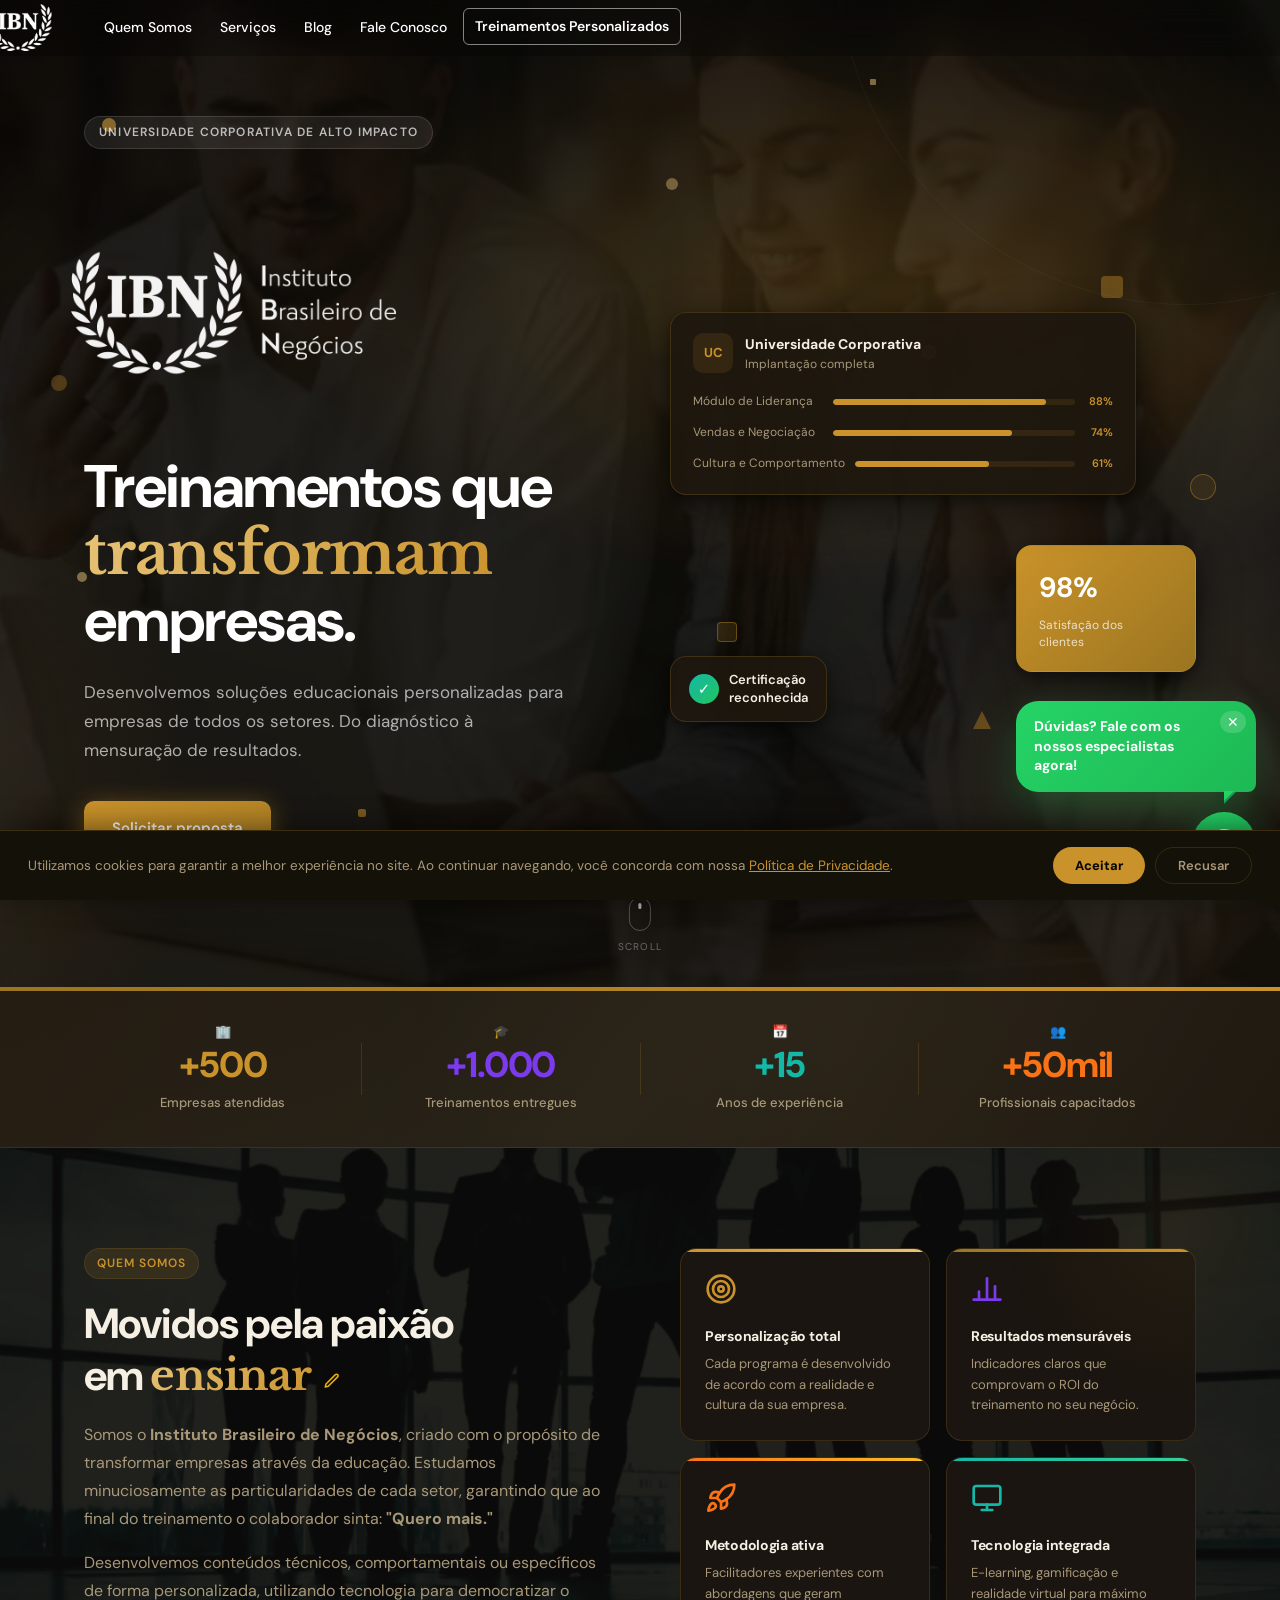
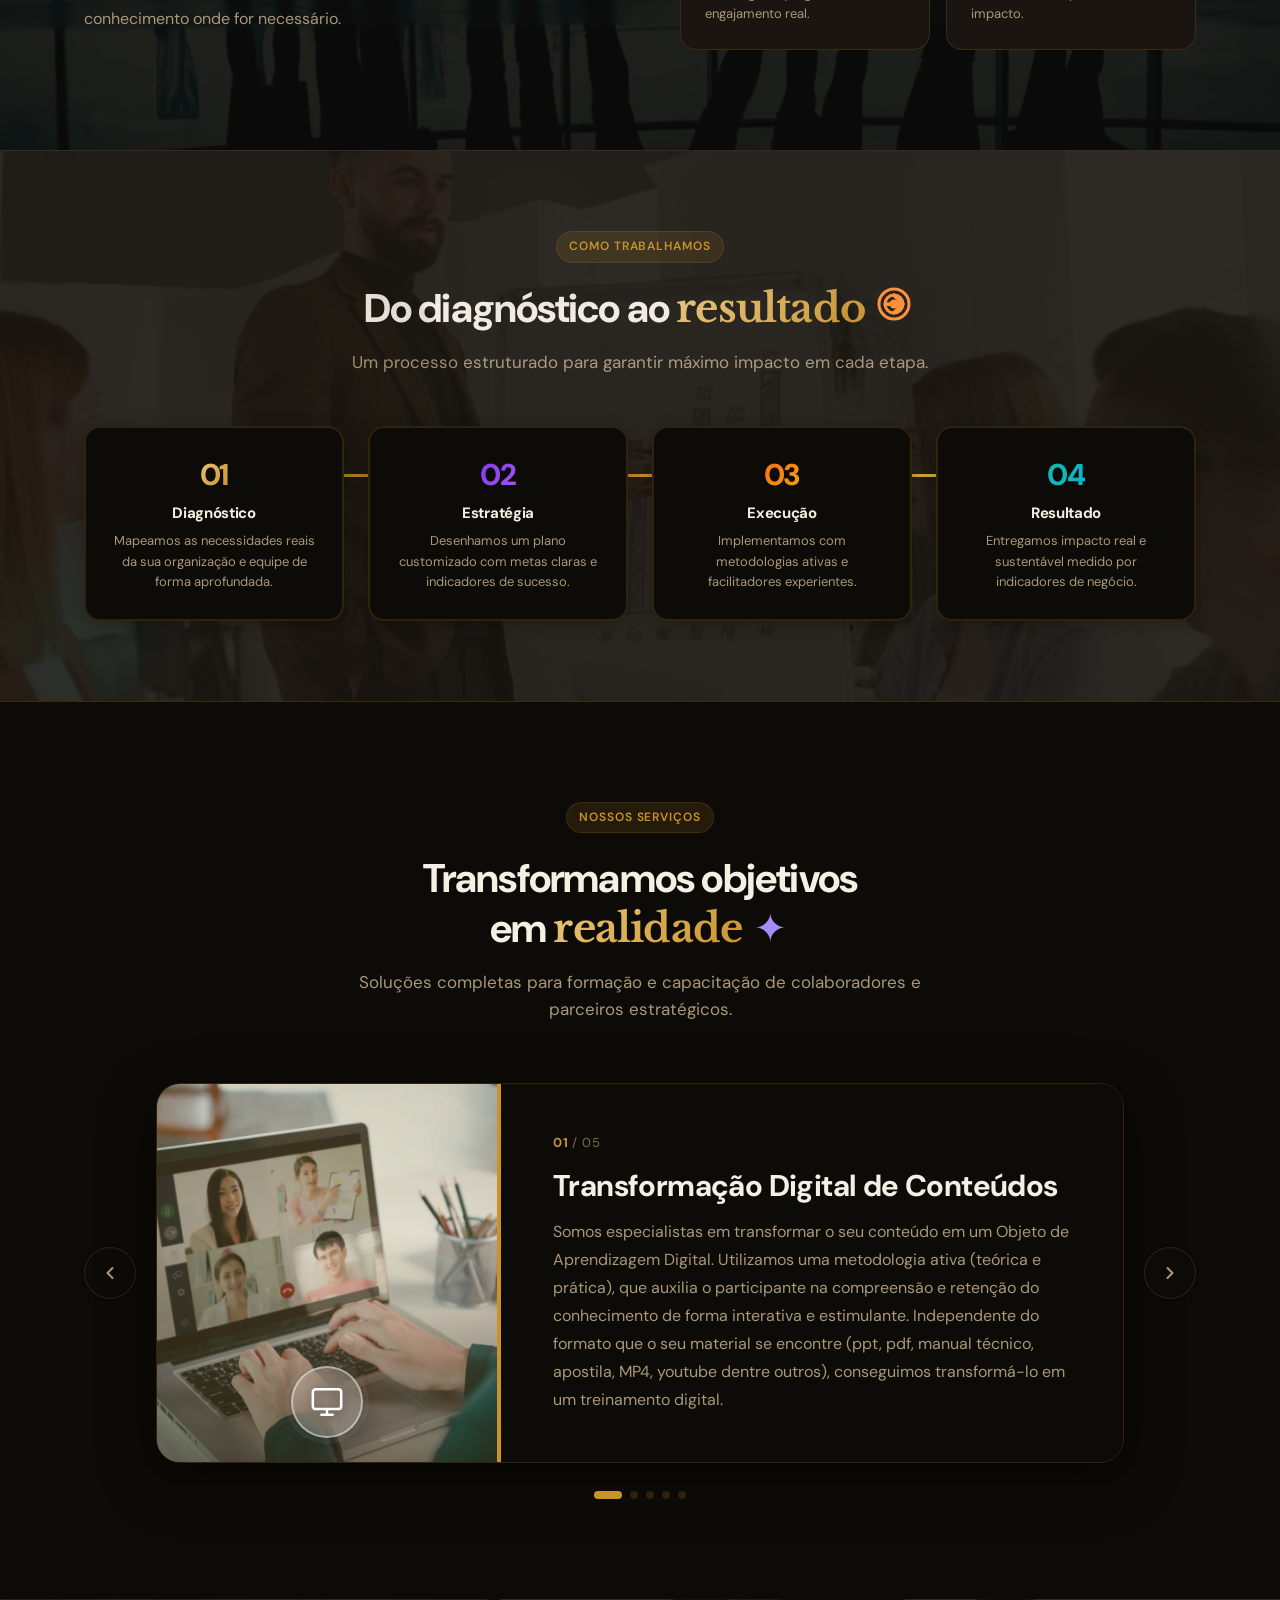
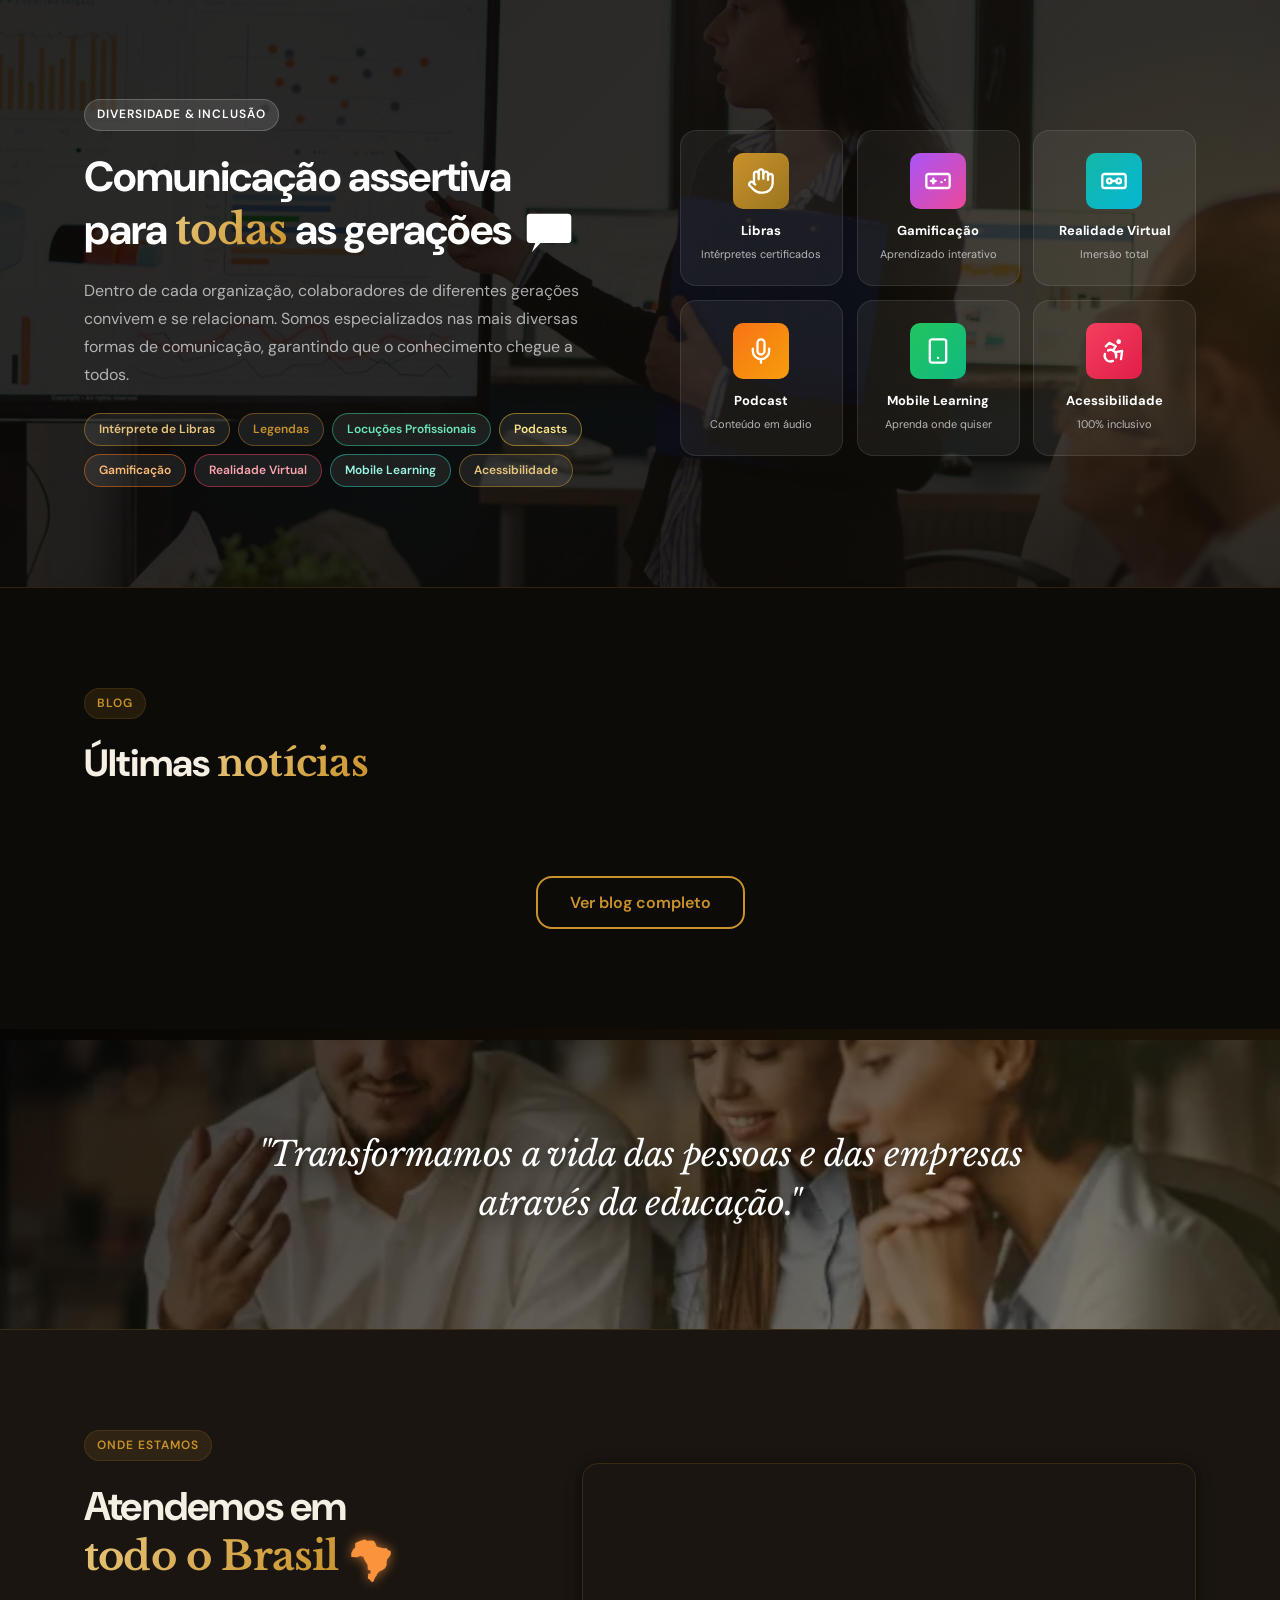
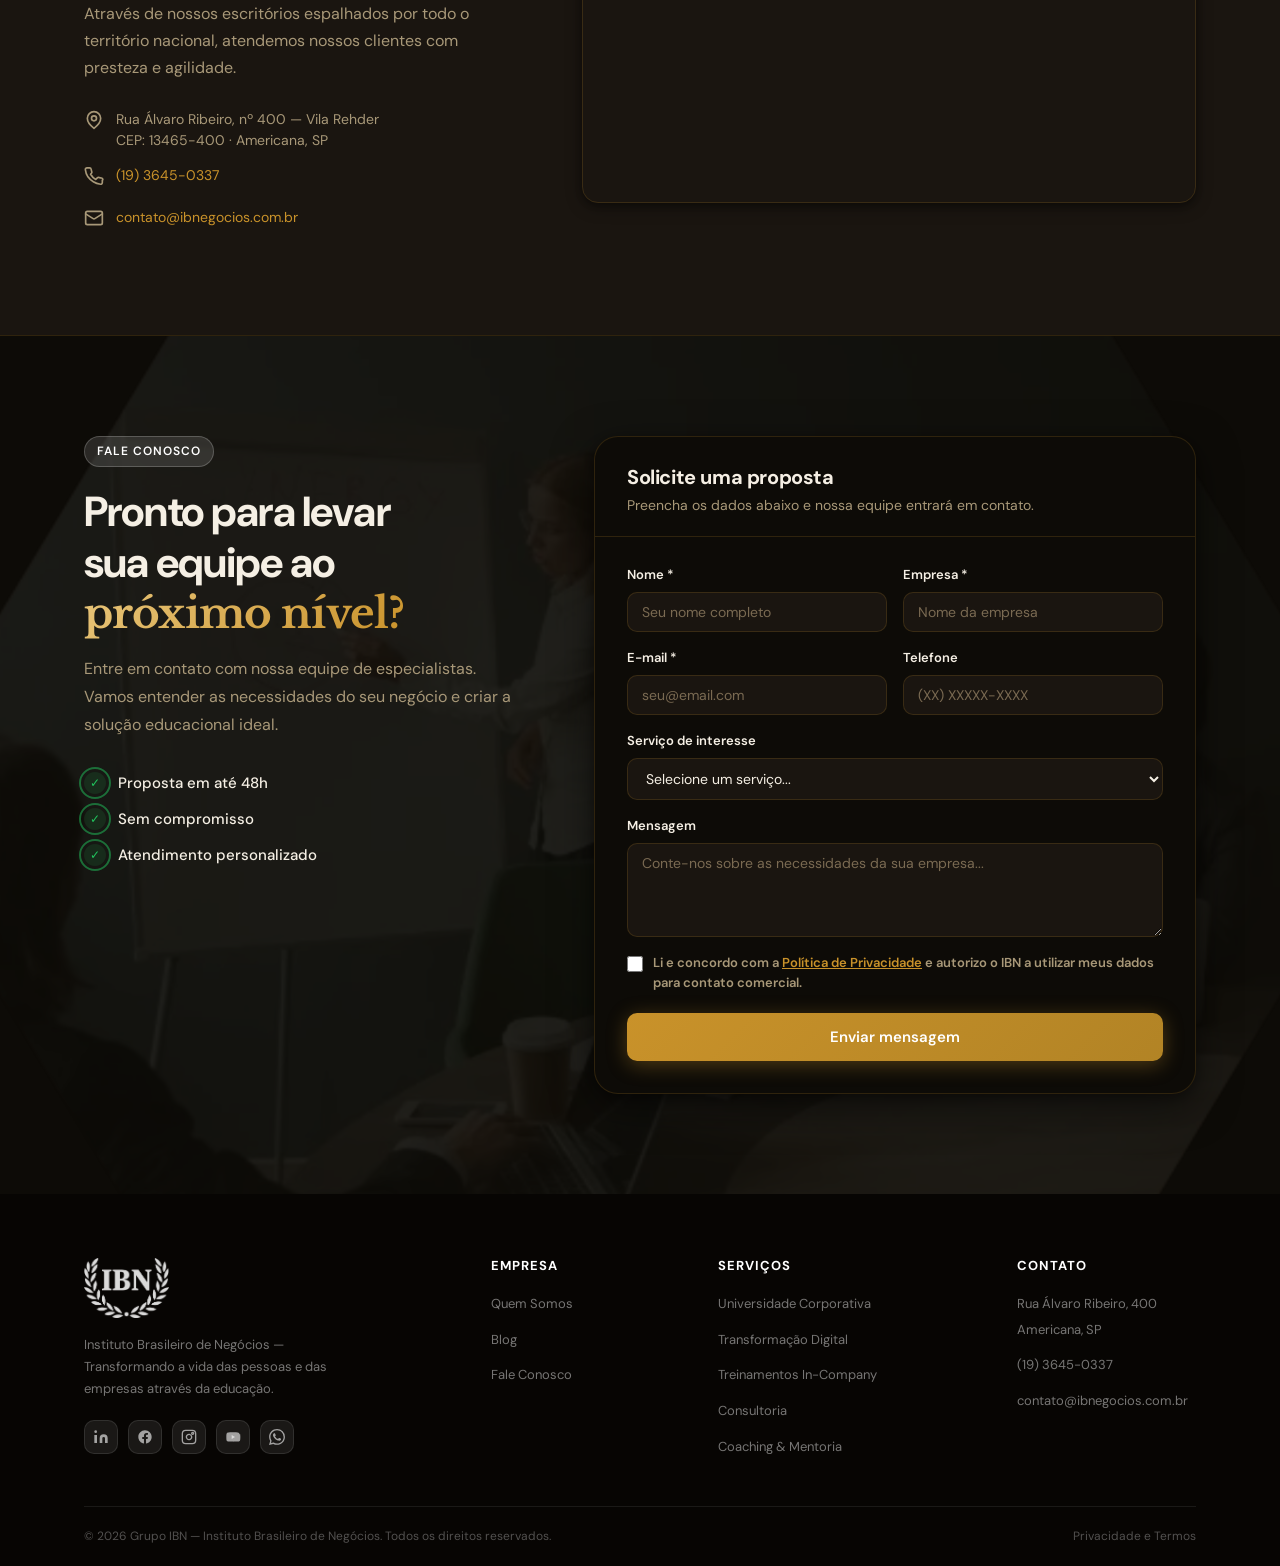
==== commit e8e8c24d: "reupando as imagens dessa vez em webp para melhor otimização do site (algumas foram mantidas em png)" ====
--- a/index.html
+++ b/index.html
@@ -1,4 +1,4 @@
-<!DOCTYPE html>
+﻿<!DOCTYPE html>
 <html lang="pt-BR">
 <head>
   <meta charset="UTF-8">
@@ -7,13 +7,14 @@
   <meta name="description" content="O IBN – Instituto Brasileiro de Negócios desenvolve treinamentos corporativos personalizados, universidade corporativa, consultoria, coaching e transformação digital para empresas em todo o Brasil.">
   <meta name="robots" content="index, follow">
   <link rel="canonical" href="https://ibnegocios.com.br/">
+  <link rel="icon" type="image/png" href="IBN-LOGO.png">
   <meta property="og:type" content="website">
   <meta property="og:locale" content="pt_BR">
   <meta property="og:site_name" content="Grupo IBN">
   <meta property="og:url" content="https://ibnegocios.com.br/">
   <meta property="og:title" content="Grupo IBN — Soluções Educacionais Corporativas">
   <meta property="og:description" content="O IBN – Instituto Brasileiro de Negócios desenvolve treinamentos corporativos personalizados, universidade corporativa, consultoria, coaching e transformação digital para empresas em todo o Brasil.">
-  <meta property="og:image" content="IBN-LOGO.png">
+  <meta property="og:image" content="https://ibnegocios.com.br/IBN-LOGO.png">
   <link rel="preconnect" href="https://fonts.googleapis.com">
   <link rel="preconnect" href="https://fonts.gstatic.com" crossorigin>
   <link rel="dns-prefetch" href="//cdn-epdem.nitrocdn.com">
@@ -67,7 +68,7 @@
 <section class="hero" id="inicio">
   <!-- Imagem de fundo semitransparente -->
   <div class="hero-bg-photo">
-    <img src="group-people-working-out-business-plan-office.jpg" alt="" fetchpriority="high" decoding="async">
+    <img src="group-people-working-out-business-plan-office.webp" alt="" fetchpriority="high" decoding="async">
   </div>
   <!-- Partículas flutuantes -->
   <div class="hero-particles">
@@ -177,7 +178,7 @@
 <!-- PROPOSTA DE VALOR -->
 <section class="value-section" id="quem-somos">
   <div class="section-bg-photo">
-    <img src="quem-somos.png" alt="" loading="lazy" decoding="async">
+    <img src="quem-somos.webp" alt="" loading="lazy" decoding="async">
   </div>
   <div class="value-inner">
     <div class="value-text reveal reveal-left">
@@ -222,7 +223,7 @@
 <!-- COMO FUNCIONA -->
 <section class="process-section">
   <div class="section-bg-photo">
-    <img src="treinamentos-in-company-cursos-presenciais-scaled.jpg" alt="" loading="lazy" decoding="async">
+    <img src="treinamentos-in-company-cursos-presenciais-scaled.webp" alt="" loading="lazy" decoding="async">
   </div>
   <div class="process-inner">
     <div class="section-head">
@@ -291,7 +292,7 @@
         <div class="sc-slide active">
           <div class="sc-banner">
             <div class="sc-banner-icon">
-              <img src="transformacao-digital-de-conteudos-scaled.jpg" alt="Transformação Digital" class="sc-service-img" loading="lazy" decoding="async">
+              <img src="transformacao-digital-de-conteudos-scaled.webp" alt="Transformação Digital" class="sc-service-img" loading="lazy" decoding="async">
               <div class="sc-img-overlay"></div>
               <div class="sc-img-tint"></div>
               <div class="sc-img-badge">
@@ -309,7 +310,7 @@
         <div class="sc-slide">
           <div class="sc-banner">
             <div class="sc-banner-icon">
-              <img src="treinamentos-in-company-cursos-presenciais-scaled.jpg" alt="Treinamentos In-Company" class="sc-service-img" loading="lazy" decoding="async">
+              <img src="treinamentos-in-company-cursos-presenciais-scaled.webp" alt="Treinamentos In-Company" class="sc-service-img" loading="lazy" decoding="async">
               <div class="sc-img-overlay"></div>
               <div class="sc-img-tint"></div>
               <div class="sc-img-badge">
@@ -327,7 +328,7 @@
         <div class="sc-slide">
           <div class="sc-banner">
             <div class="sc-banner-icon">
-              <img src="Whisk_fc9102a6edfa07291b5440bf84771aa3dr.jpeg" alt="Consultoria Especializada" class="sc-service-img" loading="lazy" decoding="async">
+              <img src="Whisk_fc9102a6edfa07291b5440bf84771aa3dr.webp" alt="Consultoria Especializada" class="sc-service-img" loading="lazy" decoding="async">
               <div class="sc-img-overlay"></div>
               <div class="sc-img-tint"></div>
               <div class="sc-img-badge">
@@ -345,7 +346,7 @@
         <div class="sc-slide">
           <div class="sc-banner">
             <div class="sc-banner-icon">
-              <img src="estrategia-scaled-e1637437691777.jpg" alt="Coaching e Mentoria" class="sc-service-img" loading="lazy" decoding="async">
+              <img src="estrategia-scaled-e1637437691777.webp" alt="Coaching e Mentoria" class="sc-service-img" loading="lazy" decoding="async">
               <div class="sc-img-overlay"></div>
               <div class="sc-img-tint"></div>
               <div class="sc-img-badge">
@@ -362,7 +363,7 @@
         <div class="sc-slide">
           <div class="sc-banner">
             <div class="sc-banner-icon">
-              <img src="image-9.jpg" alt="Universidade Corporativa" class="sc-service-img" loading="lazy" decoding="async">
+              <img src="image-9.webp" alt="Universidade Corporativa" class="sc-service-img" loading="lazy" decoding="async">
               <div class="sc-img-overlay"></div>
               <div class="sc-img-tint"></div>
               <div class="sc-img-badge">
@@ -396,7 +397,7 @@
 <!-- DIFERENCIAIS / DIVERSIDADE -->
 <section class="diff-section" id="diversidade">
   <div class="section-bg-photo section-bg-photo--dark">
-    <img src="consultoria-em-equipe-de-alta-performance-scaled.jpg" alt="" loading="lazy" decoding="async">
+    <img src="consultoria-em-equipe-de-alta-performance-scaled.webp" alt="" loading="lazy" decoding="async">
   </div>
   <div class="diff-inner">
     <div class="diff-left">
@@ -484,7 +485,7 @@
 
 <!-- FAIXA FOTOGRÁFICA -->
 <div class="photo-strip">
-  <img src="group-people-working-out-business-plan-office.jpg" alt="Equipe IBN" class="photo-strip-img" loading="lazy" decoding="async">
+  <img src="group-people-working-out-business-plan-office.webp" alt="Equipe IBN" class="photo-strip-img" loading="lazy" decoding="async">
   <div class="photo-strip-overlay"></div>
   <div class="photo-strip-content">
     <blockquote class="photo-strip-quote">"Transformamos a vida das pessoas e das empresas através da educação."</blockquote>
@@ -533,7 +534,7 @@
 <!-- CONTATO -->
 <section class="contato-section" id="contato">
   <div class="section-bg-photo">
-    <img src="prontos-experiencia-unica.png" alt="" loading="lazy" decoding="async">
+    <img src="prontos-experiencia-unica.webp" alt="" loading="lazy" decoding="async">
   </div>
   <div class="contato-inner">
     <div class="contato-left reveal reveal-left">
@@ -681,6 +682,21 @@
   <button class="wpp-bubble-close" aria-label="Fechar">✕</button>
 </div>
 
+<!-- MODAL ARTIGO -->
+<div class="art-modal" id="artModal" role="dialog" aria-modal="true" aria-labelledby="artModalTitle">
+  <div class="art-modal-overlay" id="artModalOverlay"></div>
+  <div class="art-modal-box">
+    <button class="art-modal-close" id="artModalClose" aria-label="Fechar">✕</button>
+    <div class="art-modal-img" id="artModalImg"></div>
+    <div class="art-modal-content">
+      <span class="art-modal-cat" id="artModalCat"></span>
+      <div class="art-modal-meta" id="artModalMeta"></div>
+      <h2 id="artModalTitle"></h2>
+      <div class="art-modal-body" id="artModalBody"></div>
+    </div>
+  </div>
+</div>
+
 <!-- WHATSAPP FAB -->
 <button class="whatsapp-fab" title="Fale pelo WhatsApp">
   <svg viewBox="0 0 24 24" xmlns="http://www.w3.org/2000/svg" fill="white"><path d="M17.472 14.382c-.297-.149-1.758-.867-2.03-.967-.273-.099-.471-.148-.67.15-.197.297-.767.966-.94 1.164-.173.199-.347.223-.644.075-.297-.15-1.255-.463-2.39-1.475-.883-.788-1.48-1.761-1.653-2.059-.173-.297-.018-.458.13-.606.134-.133.298-.347.446-.52.149-.174.198-.298.298-.497.099-.198.05-.371-.025-.52-.075-.149-.669-1.612-.916-2.207-.242-.579-.487-.5-.669-.51-.173-.008-.371-.01-.57-.01-.198 0-.52.074-.792.372-.272.297-1.04 1.016-1.04 2.479 0 1.462 1.065 2.875 1.213 3.074.149.198 2.096 3.2 5.077 4.487.709.306 1.262.489 1.694.625.712.227 1.36.195 1.871.118.571-.085 1.758-.719 2.006-1.413.248-.694.248-1.289.173-1.413-.074-.124-.272-.198-.57-.347m-5.421 7.403h-.004a9.87 9.87 0 01-5.031-1.378l-.361-.214-3.741.982.998-3.648-.235-.374a9.86 9.86 0 01-1.51-5.26c.001-5.45 4.436-9.884 9.888-9.884 2.64 0 5.122 1.03 6.988 2.898a9.825 9.825 0 012.893 6.994c-.003 5.45-4.437 9.884-9.885 9.884m8.413-18.297A11.815 11.815 0 0012.05 0C5.495 0 .16 5.335.157 11.892c0 2.096.547 4.142 1.588 5.945L.057 24l6.305-1.654a11.882 11.882 0 005.683 1.448h.005c6.554 0 11.89-5.335 11.893-11.893a11.821 11.821 0 00-3.48-8.413z"/></svg>
